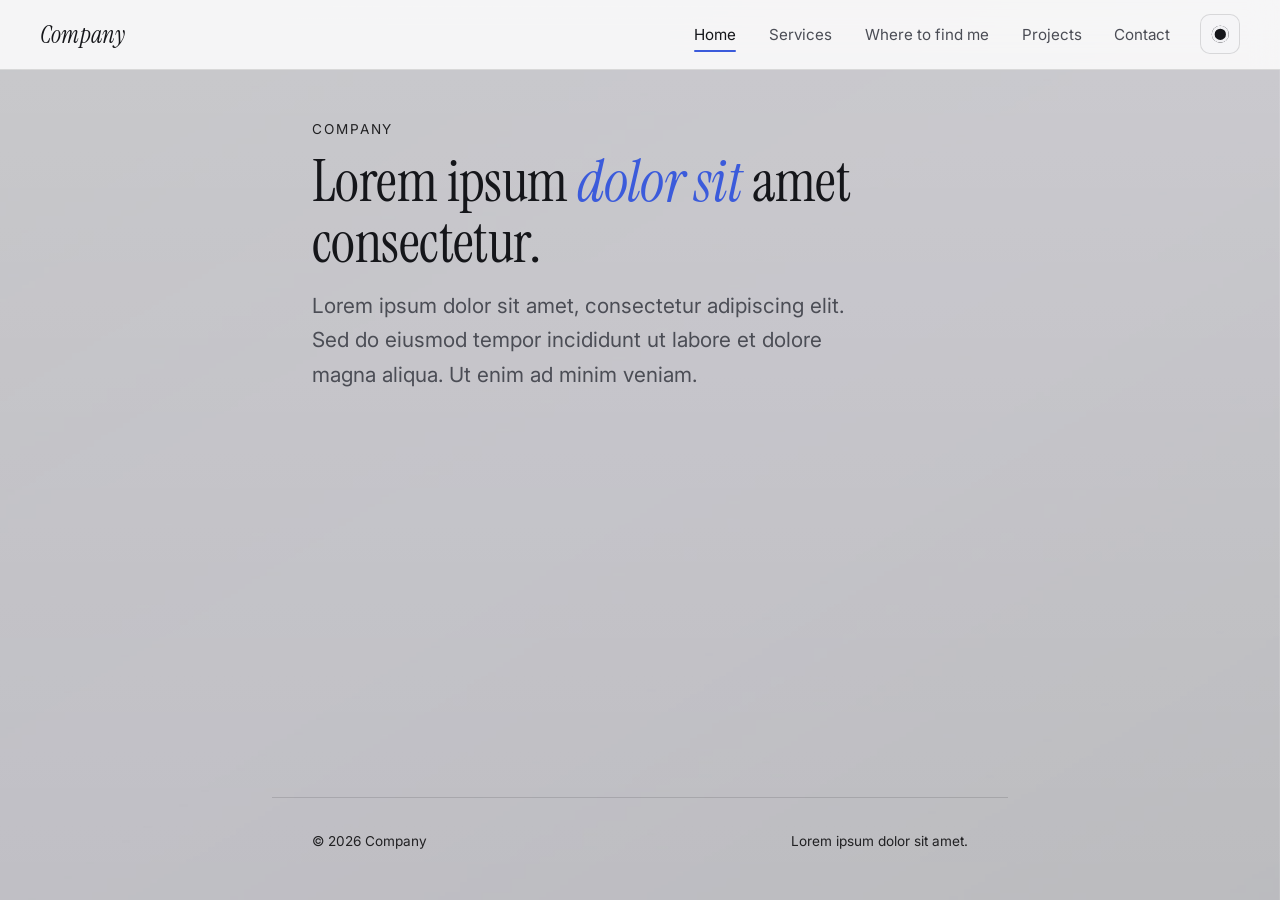
==== index.html @ 8a59957b "mobile changes - firefox bug" ====
<!DOCTYPE html>
<html lang="en">
<head>
    <meta charset="UTF-8"/>
    <meta name="viewport" content="width=device-width, initial-scale=1.0"/>

    <title>Company — Name</title>
    <meta name="description" content="Lorem ipsum dolor sit amet, consectetur adipiscing elit."/>
    <meta name="author" content="Name"/>
    <meta name="theme-color" content="#0e0f13"/>

    <!-- Open Graph / social -->
    <meta property="og:type" content="website"/>
    <meta property="og:title" content="Company — Name"/>
    <meta property="og:description" content="Lorem ipsum dolor sit amet, consectetur adipiscing elit."/>
    <meta property="og:url" content="https://m-remis.github.io/static-web-template/"/>
    <meta name="twitter:card" content="summary"/>

    <link rel="canonical" href="https://m-remis.github.io/static-web-template/"/>
    <link rel="icon" href="assets/favicon.ico" sizes="any"/>
    <link rel="manifest" href="site.webmanifest"/>

    <link rel="preconnect" href="https://fonts.googleapis.com"/>
    <link rel="preconnect" href="https://fonts.gstatic.com" crossorigin/>
    <link href="https://fonts.googleapis.com/css2?family=Inter:wght@400;500;600&family=Instrument+Serif:ital@0;1&display=swap"
          rel="stylesheet"/>

    <link rel="stylesheet" href="styles.css"/>
</head>
<body data-theme="dark">
<!-- Background layer (image + overlay), painted by JS -->
<div class="bg" id="bg" aria-hidden="true"></div>
<div class="bg-overlay" aria-hidden="true"></div>

<!-- Skip link for keyboard users -->
<a class="skip-link" href="#main">Skip to content</a>

<header class="site-header">
    <a class="brand" href="#home" id="brand" aria-label="Home"></a>

    <!-- Desktop navigation -->
    <nav class="nav-desktop" id="navDesktop" aria-label="Primary"></nav>

    <div class="header-actions">
        <button class="theme-toggle" id="themeToggle" type="button" aria-label="Toggle color theme"
                aria-pressed="false">
            <span class="theme-toggle__icon" aria-hidden="true"></span>
        </button>

        <!-- Mobile menu trigger -->
        <button class="menu-toggle" id="menuToggle" type="button" aria-label="Open menu" aria-expanded="false"
                aria-controls="navMobile">
            <span class="menu-toggle__bar"></span>
            <span class="menu-toggle__bar"></span>
            <span class="menu-toggle__bar"></span>
        </button>
    </div>
</header>

<!-- Mobile navigation (separate behavior from desktop) -->
<nav class="nav-mobile" id="navMobile" aria-label="Mobile" aria-hidden="true"></nav>
<div class="nav-mobile__scrim" id="navScrim" hidden></div>

<main id="main" class="content" tabindex="-1"></main>

<footer class="site-footer" id="siteFooter"></footer>

<script src="script.js" defer></script>
</body>
</html>
---- styles.css ----
/* =========================================================
   Static site template
   styles.css
   ========================================================= */

/* ---- Design tokens ---------------------------------------------------- */
:root {
    --font-sans: "Inter", system-ui, -apple-system, "Segoe UI", Roboto, sans-serif;
    --font-serif: "Instrument Serif", Georgia, "Times New Roman", serif;

    --max-width: 46rem;
    --gutter: clamp(1.25rem, 4vw, 2.5rem);
    --radius: 14px;
    --radius-sm: 10px;

    --transition: 220ms cubic-bezier(0.4, 0, 0.2, 1);

    --shadow: 0 1px 2px rgba(0, 0, 0, 0.06),
    0 8px 30px rgba(0, 0, 0, 0.08);
}

/* Dark (default) */
[data-theme="dark"] {
    /* — Backgrounds — */
    --bg-base: #0e0f13; /* page background */
    --bg-panel: rgba(22, 24, 30, 0.62); /* cards / link rows (translucent) */
    --bg-panel-solid: #16181e; /* mobile drawer, buttons (opaque) */

    /* — Text — */
    --text: #ecedf1; /* headings + body */
    --text-soft: #a6a9b4; /* secondary / lead text */
    --text-faint: #6f7280; /* footer / captions */

    /* — Menu / nav — */
    --menu-text: #a6a9b4; /* idle nav link */
    --menu-text-active: #ecedf1; /* hovered / active nav link */
    --menu-hover-bg: rgba(138, 180, 255, 0.14); /* hover pill behind link */

    /* — Accents & lines — */
    --accent: #8ab4ff;
    --accent-soft: rgba(138, 180, 255, 0.14);
    --border: rgba(255, 255, 255, 0.10);

    /* — Background-image overlay & header (advanced) — */
    --overlay: rgba(10, 11, 14, 0.40);
    --overlay-top: rgba(14, 15, 19, 0.48);
    --overlay-bottom: rgba(14, 15, 19, 0.66);
    --header-bg: rgba(14, 15, 19, 0.82);
    --panel-blur: 14px;
}

/* Light */
[data-theme="light"] {
    /* — Backgrounds — */
    --bg-base: #ffffff; /* page background */
    --bg-panel: rgba(244, 244, 246, 0.78); /* cards / link rows (translucent) */
    --bg-panel-solid: #f1f1f4; /* mobile drawer, buttons (opaque) */

    /* — Text — */
    --text: #15161a; /* headings + body */
    --text-soft: #4b4d55; /* secondary / lead text */
    --text-faint: #212123; /* footer / captions */

    /* — Menu / nav — */
    --menu-text: #4b4d55; /* idle nav link */
    --menu-text-active: #15161a; /* hovered / active nav link */
    --menu-hover-bg: rgba(59, 91, 219, 0.10); /* hover pill behind link */

    /* — Accents & lines — */
    --accent: #3b5bdb;
    --accent-soft: rgba(59, 91, 219, 0.10);
    --border: rgba(0, 0, 0, 0.12);

    /* — Background-image overlay & header (advanced) — */
    --overlay: rgba(255, 255, 255, 0.32);
    --overlay-top: rgba(255, 255, 255, 0.77);
    --overlay-bottom: rgba(255, 255, 255, 0.72);
    --header-bg: rgba(255, 255, 255, 0.82);
    --panel-blur: 14px;
}

/* ---- Reset-ish -------------------------------------------------------- */
*,
*::before,
*::after {
    box-sizing: border-box;
}

/* No text I-beam anywhere — mouse stays a normal arrow over text.
   Interactive elements still get the pointer hand below. */
* {
    cursor: default;
}

a, button, [role="tab"], label, summary,
input[type="checkbox"], input[type="radio"],
.menu-toggle, .theme-toggle {
    cursor: pointer;
}

/* No blinking text caret on non-editable content. Clicking text focuses the
   <main> container (it's focusable so the skip-link can target it), which would
   otherwise show an editing caret. Real form fields keep a normal caret + cursor. */
* {
    caret-color: transparent;
}

input, textarea, [contenteditable] {
    caret-color: auto;
    cursor: text;
}

html {
    -webkit-text-size-adjust: 100%;
    scroll-behavior: smooth;
}

body {
    margin: 0;
    min-height: 100vh;
    min-height: 100dvh;
    display: flex;
    flex-direction: column;
    font-family: var(--font-sans);
    font-size: clamp(1rem, 0.96rem + 0.2vw, 1.075rem);
    line-height: 1.65;
    color: var(--text);
    background: var(--bg-base);
    overflow-x: hidden;
    transition: background-color var(--transition), color var(--transition);
}

@media (prefers-reduced-motion: reduce) {
    html {
        scroll-behavior: auto;
    }

    *, *::before, *::after {
        animation-duration: 0.001ms !important;
        transition-duration: 0.001ms !important;
    }
}

img {
    max-width: 100%;
    display: block;
}

a {
    color: inherit;
    text-decoration: none;
}

/* Kill fake mobile/touch focus rings.
   Focus styling appears only after real keyboard navigation. */
:focus {
    outline: none;
}

body.keyboard-nav :focus-visible {
    outline: 2px solid var(--accent);
    outline-offset: 3px;
    border-radius: 4px;
}

body:not(.keyboard-nav) :focus-visible {
    outline: none;
}

/* Extra protection for mobile Firefox / touch browsers. */
@media (hover: none), (pointer: coarse) {
    a:focus,
    button:focus,
    [role="tab"]:focus,
    a:focus-visible,
    button:focus-visible,
    [role="tab"]:focus-visible {
        outline: none;
    }
}

/* Remove the grey/blue tap-highlight rectangle mobile browsers draw on tap. */
a, button, [role="tab"], .menu-toggle, .theme-toggle {
    -webkit-tap-highlight-color: transparent;
}

/* ---- Background ------------------------------------------------------- */
.bg,
.bg-overlay {
    position: fixed;
    inset: 0;
    z-index: -2;
    pointer-events: none;
}

.bg {
    background-size: cover;
    background-position: center;
    background-repeat: no-repeat;
    opacity: 0;
    transition: opacity 600ms ease;
}

.bg.is-loaded {
    opacity: 1;
}

.bg-overlay {
    z-index: -1;
    background: linear-gradient(to bottom, var(--overlay-top), var(--overlay-bottom));
    backdrop-filter: saturate(112%);
    transition: background var(--transition);
}

/* ---- Skip link -------------------------------------------------------- */
.skip-link {
    position: absolute;
    left: 50%;
    top: -3rem;
    transform: translateX(-50%);
    background: var(--accent);
    color: #fff;
    padding: 0.5rem 1rem;
    border-radius: var(--radius-sm);
    z-index: 100;
    transition: top var(--transition);
}

.skip-link:focus {
    top: 0.75rem;
}

/* ---- Header ----------------------------------------------------------- */
.site-header {
    position: sticky;
    top: 0;
    z-index: 40;
    display: flex;
    align-items: center;
    gap: 1rem;
    padding: 0.9rem var(--gutter);
    background: var(--header-bg);
    -webkit-backdrop-filter: blur(var(--panel-blur));
    backdrop-filter: blur(var(--panel-blur));
    border-bottom: 1px solid var(--border);
}

.brand {
    font-family: var(--font-serif);
    font-size: 1.5rem;
    letter-spacing: 0.01em;
    font-style: italic;
    margin-right: auto;
    transition: opacity var(--transition);
}

.brand:hover {
    opacity: 0.7;
}

.nav-desktop {
    display: flex;
    gap: 0.35rem;
}

.nav-desktop a {
    position: relative;
    padding: 0.45rem 0.85rem;
    font-size: 0.95rem;
    color: var(--menu-text);
    border-radius: var(--radius-sm);
    transition: color var(--transition), background var(--transition);
}

.nav-desktop a:hover {
    color: var(--menu-text-active);
    background: var(--menu-hover-bg);
}

.nav-desktop a.is-active {
    color: var(--menu-text-active);
}

.nav-desktop a.is-active::after {
    content: "";
    position: absolute;
    left: 0.85rem;
    right: 0.85rem;
    bottom: 0.15rem;
    height: 2px;
    background: var(--accent);
    border-radius: 2px;
}

.header-actions {
    display: flex;
    align-items: center;
    gap: 0.5rem;
}

/* Theme toggle */
.theme-toggle,
.menu-toggle {
    display: inline-flex;
    align-items: center;
    justify-content: center;
    width: 2.5rem;
    height: 2.5rem;
    border: 1px solid var(--border);
    background: var(--bg-panel);
    backdrop-filter: blur(var(--panel-blur));
    color: var(--text);
    border-radius: var(--radius-sm);
    cursor: pointer;
    transition: border-color var(--transition), background var(--transition), transform var(--transition);
}

.theme-toggle:hover,
.menu-toggle:hover {
    border-color: var(--accent);
}

.theme-toggle:active,
.menu-toggle:active {
    transform: scale(0.94);
}

.theme-toggle__icon {
    width: 1.05rem;
    height: 1.05rem;
    border-radius: 50%;
    background: var(--text);
    box-shadow: inset -0.4rem -0.4rem 0 0 var(--bg-panel-solid);
    transition: all var(--transition);
}

[data-theme="light"] .theme-toggle__icon {
    background: var(--text);
    box-shadow: inset 0 0 0 0.18rem var(--bg-panel-solid);
    transform: rotate(180deg);
}

/* Mobile menu toggle (hidden on desktop) */
.menu-toggle {
    display: none;
    flex-direction: column;
    gap: 4px;
}

.menu-toggle__bar {
    width: 1.1rem;
    height: 2px;
    background: var(--text);
    border-radius: 2px;
    transition: transform var(--transition), opacity var(--transition);
}

.menu-toggle[aria-expanded="true"] .menu-toggle__bar:nth-child(1) {
    transform: translateY(6px) rotate(45deg);
}

.menu-toggle[aria-expanded="true"] .menu-toggle__bar:nth-child(2) {
    opacity: 0;
}

.menu-toggle[aria-expanded="true"] .menu-toggle__bar:nth-child(3) {
    transform: translateY(-6px) rotate(-45deg);
}

/* ---- Mobile nav ------------------------------------------------------- */
.nav-mobile {
    position: fixed;
    top: 0;
    right: 0;
    z-index: 50;
    width: min(78vw, 20rem);
    height: 100vh;
    height: 100dvh;
    padding: 5rem 1.5rem 2rem;
    display: flex;
    flex-direction: column;
    gap: 0.25rem;
    background: var(--bg-panel-solid);
    border-left: 1px solid var(--border);
    transform: translateX(105%);
    transition: transform var(--transition);
    overflow-y: auto;
}

.nav-mobile.is-open {
    transform: translateX(0);
}

.nav-mobile a {
    padding: 0.9rem 1rem;
    font-size: 1.1rem;
    color: var(--menu-text);
    border-radius: var(--radius-sm);
    transition: color var(--transition), background var(--transition);
}

.nav-mobile a:hover,
.nav-mobile a.is-active {
    color: var(--menu-text-active);
    background: var(--menu-hover-bg);
}

.nav-mobile__scrim {
    position: fixed;
    inset: 0;
    z-index: 45;
    background: rgba(0, 0, 0, 0.45);
    opacity: 0;
    transition: opacity var(--transition);
}

.nav-mobile__scrim.is-visible {
    opacity: 1;
}

/* ---- Content ---------------------------------------------------------- */
.content {
    width: 100%;
    max-width: var(--max-width);
    margin: 0 auto;
    padding: clamp(2rem, 6vw, 3rem) var(--gutter) 3rem;
    outline: none;
    flex: 1 0 auto;
}

.section {
    margin-bottom: clamp(3rem, 8vw, 5rem);
}

.section:last-child {
    margin-bottom: 0;
}

/* Tab panels: hidden ones are removed; active one fades in gently */
.content > .section[hidden] {
    display: none;
}

.section--active {
    animation: panel-in 320ms cubic-bezier(0.4, 0, 0.2, 1);
}

@keyframes panel-in {
    from {
        opacity: 0;
        transform: translateY(8px);
    }
    to {
        opacity: 1;
        transform: translateY(0);
    }
}

@media (prefers-reduced-motion: reduce) {
    .section--active {
        animation: none;
    }
}

/* Intro / hero */
.intro__eyebrow {
    font-size: 0.85rem;
    letter-spacing: 0.14em;
    text-transform: uppercase;
    color: var(--text-faint);
    margin: 0 0 0.75rem;
}

.intro__title {
    font-family: var(--font-serif);
    font-weight: 400;
    font-size: clamp(2.4rem, 7vw, 3.6rem);
    line-height: 1.05;
    margin: 0 0 1rem;
    letter-spacing: -0.01em;
}

.intro__title em {
    font-style: italic;
    color: var(--accent);
}

.intro__lead {
    font-size: clamp(1.1rem, 1rem + 0.6vw, 1.3rem);
    color: var(--text-soft);
    max-width: 34rem;
    margin: 0;
}

/* Section headings */
.section__title {
    font-family: var(--font-serif);
    font-weight: 400;
    font-size: clamp(1.6rem, 4vw, 2rem);
    margin: 0 0 1.25rem;
    display: flex;
    align-items: baseline;
    gap: 0.6rem;
}

.section__title::before {
    content: "";
    width: 0.5rem;
    height: 0.5rem;
    border-radius: 50%;
    background: var(--accent);
    flex: none;
}

/* Generic prose */
.prose p {
    color: var(--text-soft);
    margin: 0 0 1rem;
}

.prose p:last-child {
    margin-bottom: 0;
}

/* Card grid (services / projects) */
.card-grid {
    display: grid;
    grid-template-columns: repeat(auto-fit, minmax(min(100%, 15rem), 1fr));
    gap: 1rem;
}

.card {
    padding: 1.35rem 1.4rem;
    background: var(--bg-panel);
    backdrop-filter: blur(var(--panel-blur));
    border: 1px solid var(--border);
    border-radius: var(--radius);
    transition: transform var(--transition), border-color var(--transition);
}

.card:hover {
    transform: translateY(-3px);
    border-color: var(--accent);
}

.card h3 {
    margin: 0 0 0.4rem;
    font-size: 1.1rem;
    font-weight: 600;
}

.card p {
    margin: 0;
    color: var(--text-soft);
    font-size: 0.95rem;
}

a.card__link {
    display: block;
}

.card__meta {
    display: inline-block;
    margin-top: 0.85rem;
    font-size: 0.8rem;
    letter-spacing: 0.06em;
    text-transform: uppercase;
    color: var(--accent);
}

/* Link list (where to find me / contact) */
.link-list {
    list-style: none;
    margin: 0;
    padding: 0;
    display: grid;
    gap: 0.4rem;
}

.link-list a {
    display: flex;
    align-items: center;
    justify-content: space-between;
    gap: 1rem;
    padding: 0.85rem 1.1rem;
    border: 1px solid var(--border);
    border-radius: var(--radius-sm);
    background: var(--bg-panel);
    backdrop-filter: blur(var(--panel-blur));
    color: var(--text);
    transition: border-color var(--transition), transform var(--transition);
}

.link-list a:hover {
    border-color: var(--accent);
    transform: translateX(3px);
}

.link-list .label {
    font-weight: 500;
}

.link-list .handle {
    color: var(--text-faint);
    font-size: 0.9rem;
}

/* Map embed (Where to find me) */
.map-embed {
    margin-top: 1.5rem;
    border: 1px solid var(--border);
    border-radius: var(--radius);
    overflow: hidden;
    background: var(--bg-panel);
    aspect-ratio: 16 / 10;
}

.map-embed iframe {
    width: 100%;
    height: 100%;
    border: 0;
    display: block;
    /* gently match the site mood without breaking legibility */
    filter: saturate(0.95);
}

.map-embed--placeholder {
    display: grid;
    place-items: center;
    min-height: 16rem;
    aspect-ratio: auto;
}

.map-embed__placeholder {
    padding: 1.5rem;
    text-align: center;
    color: var(--text-soft);
}

.map-embed__placeholder p {
    margin: 0 0 1rem;
}

.map-embed__actions {
    display: flex;
    flex-wrap: wrap;
    justify-content: center;
    gap: 0.75rem;
}

.map-embed__load,
.map-embed__open {
    display: inline-flex;
    align-items: center;
    justify-content: center;
    min-height: 2.6rem;
    padding: 0.65rem 1rem;
    border-radius: var(--radius-sm);
    border: 1px solid var(--border);
    background: var(--bg-panel-solid);
    color: var(--text);
    font: inherit;
    line-height: 1;
    transition: border-color var(--transition), transform var(--transition);
}

.map-embed__load:hover,
.map-embed__open:hover {
    border-color: var(--accent);
}

.map-embed__load:active,
.map-embed__open:active {
    transform: scale(0.97);
}

@media (max-width: 640px) {
    .map-embed {
        aspect-ratio: 4 / 5;
    }
}

/* Touch browsers often keep :hover stuck after a tap, especially mobile Firefox.
   Keep hover polish on desktop, but neutralize sticky hover state on touch. */
@media (hover: none), (pointer: coarse) {
    .brand:hover {
        opacity: 1;
    }

    .nav-desktop a:hover,
    .nav-mobile a:hover {
        color: var(--menu-text);
        background: transparent;
    }

    .nav-desktop a.is-active,
    .nav-mobile a.is-active {
        color: var(--menu-text-active);
    }

    .nav-mobile a.is-active {
        background: var(--menu-hover-bg);
    }

    .theme-toggle:hover,
    .menu-toggle:hover,
    .map-embed__load:hover,
    .map-embed__open:hover {
        border-color: var(--border);
    }

    .card:hover {
        transform: none;
        border-color: var(--border);
    }

    .link-list a:hover {
        transform: none;
        border-color: var(--border);
    }

    .site-footer a:hover {
        color: var(--text-soft);
    }
}

/* ---- Footer ----------------------------------------------------------- */
.site-footer {
    width: 100%;
    max-width: var(--max-width);
    margin: 0 auto;
    flex-shrink: 0;
    padding: 2rem var(--gutter) 3rem;
    display: flex;
    flex-wrap: wrap;
    gap: 0.5rem 1rem;
    justify-content: space-between;
    align-items: center;
    color: var(--text-faint);
    font-size: 0.85rem;
    border-top: 1px solid var(--border);
}

.site-footer a {
    color: var(--text-soft);
}

.site-footer a:hover {
    color: var(--accent);
}

/* ---- Responsive ------------------------------------------------------- */
@media (max-width: 640px) {
    .nav-desktop {
        display: none;
    }

    .menu-toggle {
        display: inline-flex;
    }

    .link-list a {
        padding: 1rem 1.1rem;
    }
}

/* Lock scroll when mobile menu open */
body.menu-open {
    overflow: hidden;
}
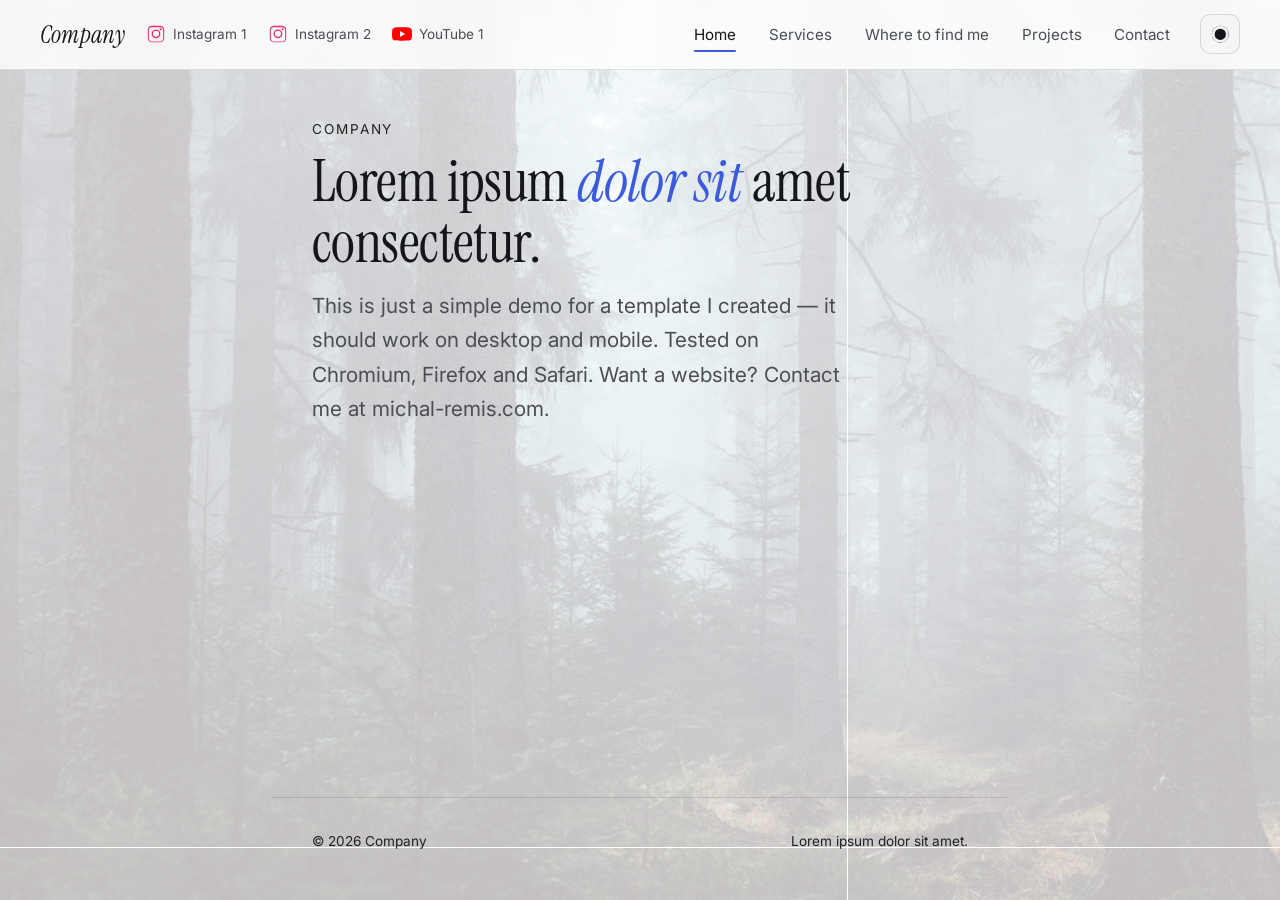
==== commit 3b2e0e87: "docs" ====
--- a/index.html
+++ b/index.html
@@ -67,4 +67,8 @@
 
 <script src="script.js" defer></script>
 </body>
-</html>+<!--
+  Built from m-remis/static-web-template
+  https://github.com/m-remis/static-web-template
+-->
+</html>
--- a/styles.css
+++ b/styles.css
@@ -43,8 +43,8 @@
 
     /* — Background-image overlay & header (advanced) — */
     --overlay: rgba(10, 11, 14, 0.40);
-    --overlay-top: rgba(14, 15, 19, 0.48);
-    --overlay-bottom: rgba(14, 15, 19, 0.66);
+    --overlay-top: rgba(14, 15, 19, 0.79);
+    --overlay-bottom: rgba(14, 15, 19, 0.98);
     --header-bg: rgba(14, 15, 19, 0.82);
     --panel-blur: 14px;
 }
@@ -127,6 +127,9 @@
     color: var(--text);
     background: var(--bg-base);
     overflow-x: hidden;
+    /* Don't let late-loading content (background image, map iframe) pin the
+       viewport to a nearby element and drag the scroll position on refresh. */
+    overflow-anchor: none;
     transition: background-color var(--transition), color var(--transition);
 }
 
@@ -261,6 +264,7 @@
 .nav-desktop {
     display: flex;
     gap: 0.35rem;
+    flex: none;
 }
 
 .nav-desktop a {
@@ -296,6 +300,7 @@
     display: flex;
     align-items: center;
     gap: 0.5rem;
+    flex: none;
 }
 
 /* Theme toggle */
@@ -367,6 +372,69 @@
     transform: translateY(-6px) rotate(-45deg);
 }
 
+/* ---- Brand + socials (header) ----------------------------------------- */
+/* The brand anchor is wrapped in .brand-wrap by JS so social icons can sit
+   right beside it. The wrapper takes over the brand's auto-margin so the
+   header layout (nav + actions pushed right) is unchanged. */
+.brand-wrap {
+    display: flex;
+    align-items: center;
+    gap: 0.75rem;
+    margin-right: auto;
+    /* Hold natural width (don't shrink or clip): the socials keep their real
+       size so they genuinely approach the nav as the window narrows. JS
+       (initHeaderFit) watches that gap and switches to the hamburger before
+       they touch, hiding both the nav and these socials. */
+    flex: none;
+}
+
+.brand-wrap .brand {
+    margin-right: 0;
+    flex: none;
+}
+
+/* ---- Socials ---------------------------------------------------------- */
+.socials {
+    display: flex;
+    align-items: center;
+    gap: 0.25rem;
+}
+
+.socials__link {
+    display: inline-flex;
+    align-items: center;
+    gap: 0.4rem;
+    padding: 0.4rem 0.55rem;
+    border-radius: var(--radius-sm);
+    font-size: 0.85rem;
+    color: var(--menu-text);
+    transition: color var(--transition), background var(--transition);
+}
+
+.socials__link:hover {
+    color: var(--menu-text-active);
+    background: var(--menu-hover-bg);
+}
+
+.socials__label {
+    line-height: 1;
+}
+
+/* Icon takes its brand color; the label stays in the readable menu color.
+   The svg uses fill="currentColor", so we set color only on the svg here. */
+.socials__link svg {
+    display: block;
+    flex: none;
+}
+
+.socials__link--instagram svg {
+    color: #e1306c;
+}
+
+.socials__link--youtube svg {
+    color: #ff0000;
+}
+
 /* ---- Mobile nav ------------------------------------------------------- */
 .nav-mobile {
     position: fixed;
@@ -405,6 +473,25 @@
     background: var(--menu-hover-bg);
 }
 
+/* Social links sit at the bottom of the drawer, stacked one per row, styled
+   exactly like the header version (colored icon + visible label). The generic
+   ".nav-mobile a" rule above sets the row padding/size; these just lay them out
+   vertically and restore the inline icon+label gap. */
+.nav-mobile .socials {
+    display: flex;
+    flex-direction: column;
+    align-items: stretch;
+    gap: 0.25rem;
+    margin-top: 1rem;
+    padding-top: 1rem;
+    border-top: 1px solid var(--border);
+}
+
+.nav-mobile .socials .socials__link {
+    gap: 0.6rem;
+    font-size: 1.1rem;
+}
+
 .nav-mobile__scrim {
     position: fixed;
     inset: 0;
@@ -624,32 +711,11 @@
     filter: saturate(0.95);
 }
 
-.map-embed--placeholder {
-    display: grid;
-    place-items: center;
-    min-height: 16rem;
-    aspect-ratio: auto;
-}
-
-.map-embed__placeholder {
-    padding: 1.5rem;
-    text-align: center;
-    color: var(--text-soft);
-}
-
-.map-embed__placeholder p {
-    margin: 0 0 1rem;
-}
-
-.map-embed__actions {
-    display: flex;
-    flex-wrap: wrap;
-    justify-content: center;
-    gap: 0.75rem;
-}
-
-.map-embed__load,
-.map-embed__open {
+.map-open-row {
+    margin: 0.75rem 0 0;
+}
+
+.map-open-row a {
     display: inline-flex;
     align-items: center;
     justify-content: center;
@@ -657,20 +723,18 @@
     padding: 0.65rem 1rem;
     border-radius: var(--radius-sm);
     border: 1px solid var(--border);
-    background: var(--bg-panel-solid);
+    background: var(--bg-panel);
     color: var(--text);
     font: inherit;
     line-height: 1;
     transition: border-color var(--transition), transform var(--transition);
 }
 
-.map-embed__load:hover,
-.map-embed__open:hover {
+.map-open-row a:hover {
     border-color: var(--accent);
 }
 
-.map-embed__load:active,
-.map-embed__open:active {
+.map-open-row a:active {
     transform: scale(0.97);
 }
 
@@ -681,8 +745,20 @@
 }
 
 /* Touch browsers often keep :hover stuck after a tap, especially mobile Firefox.
-   Keep hover polish on desktop, but neutralize sticky hover state on touch. */
+   Keep hover polish on desktop, but neutralize sticky hover state on touch.
+
+   The map iframe is still visible on mobile, but non-interactive on touch.
+   That prevents Firefox/Android from hijacking random taps and opening Maps.
+   Users can intentionally open it via the explicit "Open in Maps" link. */
 @media (hover: none), (pointer: coarse) {
+    .map-embed iframe {
+        pointer-events: none;
+    }
+
+    .map-open-row {
+        text-align: center;
+    }
+
     .brand:hover {
         opacity: 1;
     }
@@ -704,8 +780,7 @@
 
     .theme-toggle:hover,
     .menu-toggle:hover,
-    .map-embed__load:hover,
-    .map-embed__open:hover {
+    .map-open-row a:hover {
         border-color: var(--border);
     }
 
@@ -721,6 +796,12 @@
 
     .site-footer a:hover {
         color: var(--text-soft);
+    }
+
+    /* Socials: neutralize sticky hover on touch (matches the rest of the site) */
+    .socials__link:hover {
+        color: var(--menu-text);
+        background: transparent;
     }
 }
 
@@ -750,11 +831,37 @@
 }
 
 /* ---- Responsive ------------------------------------------------------- */
+
+/* Mobile nav mode, triggered two ways that behave identically:
+   (1) genuinely small screens via the media query below;
+   (2) the .force-mobile-nav class, added by JS (initHeaderFit) the instant the
+       desktop nav and the header socials would touch. In that mode the desktop
+       nav AND the header socials are both hidden and the hamburger takes over —
+       the socials still live in the mobile drawer, so nothing is lost.
+   CSS can't @media on a class, so the two triggers are kept as parallel rules. */
+.site-header.force-mobile-nav .nav-desktop {
+    display: none;
+}
+
+.site-header.force-mobile-nav .brand-wrap .socials {
+    display: none;
+}
+
+.site-header.force-mobile-nav .menu-toggle {
+    display: inline-flex;
+}
+
 @media (max-width: 640px) {
     .nav-desktop {
         display: none;
     }
 
+    /* On small screens the header socials are hidden too; they appear in the
+       drawer instead. */
+    .brand-wrap .socials {
+        display: none;
+    }
+
     .menu-toggle {
         display: inline-flex;
     }
@@ -767,4 +874,9 @@
 /* Lock scroll when mobile menu open */
 body.menu-open {
     overflow: hidden;
-}+}
+
+/*
+  Built from m-remis/static-web-template
+  https://github.com/m-remis/static-web-template
+*/
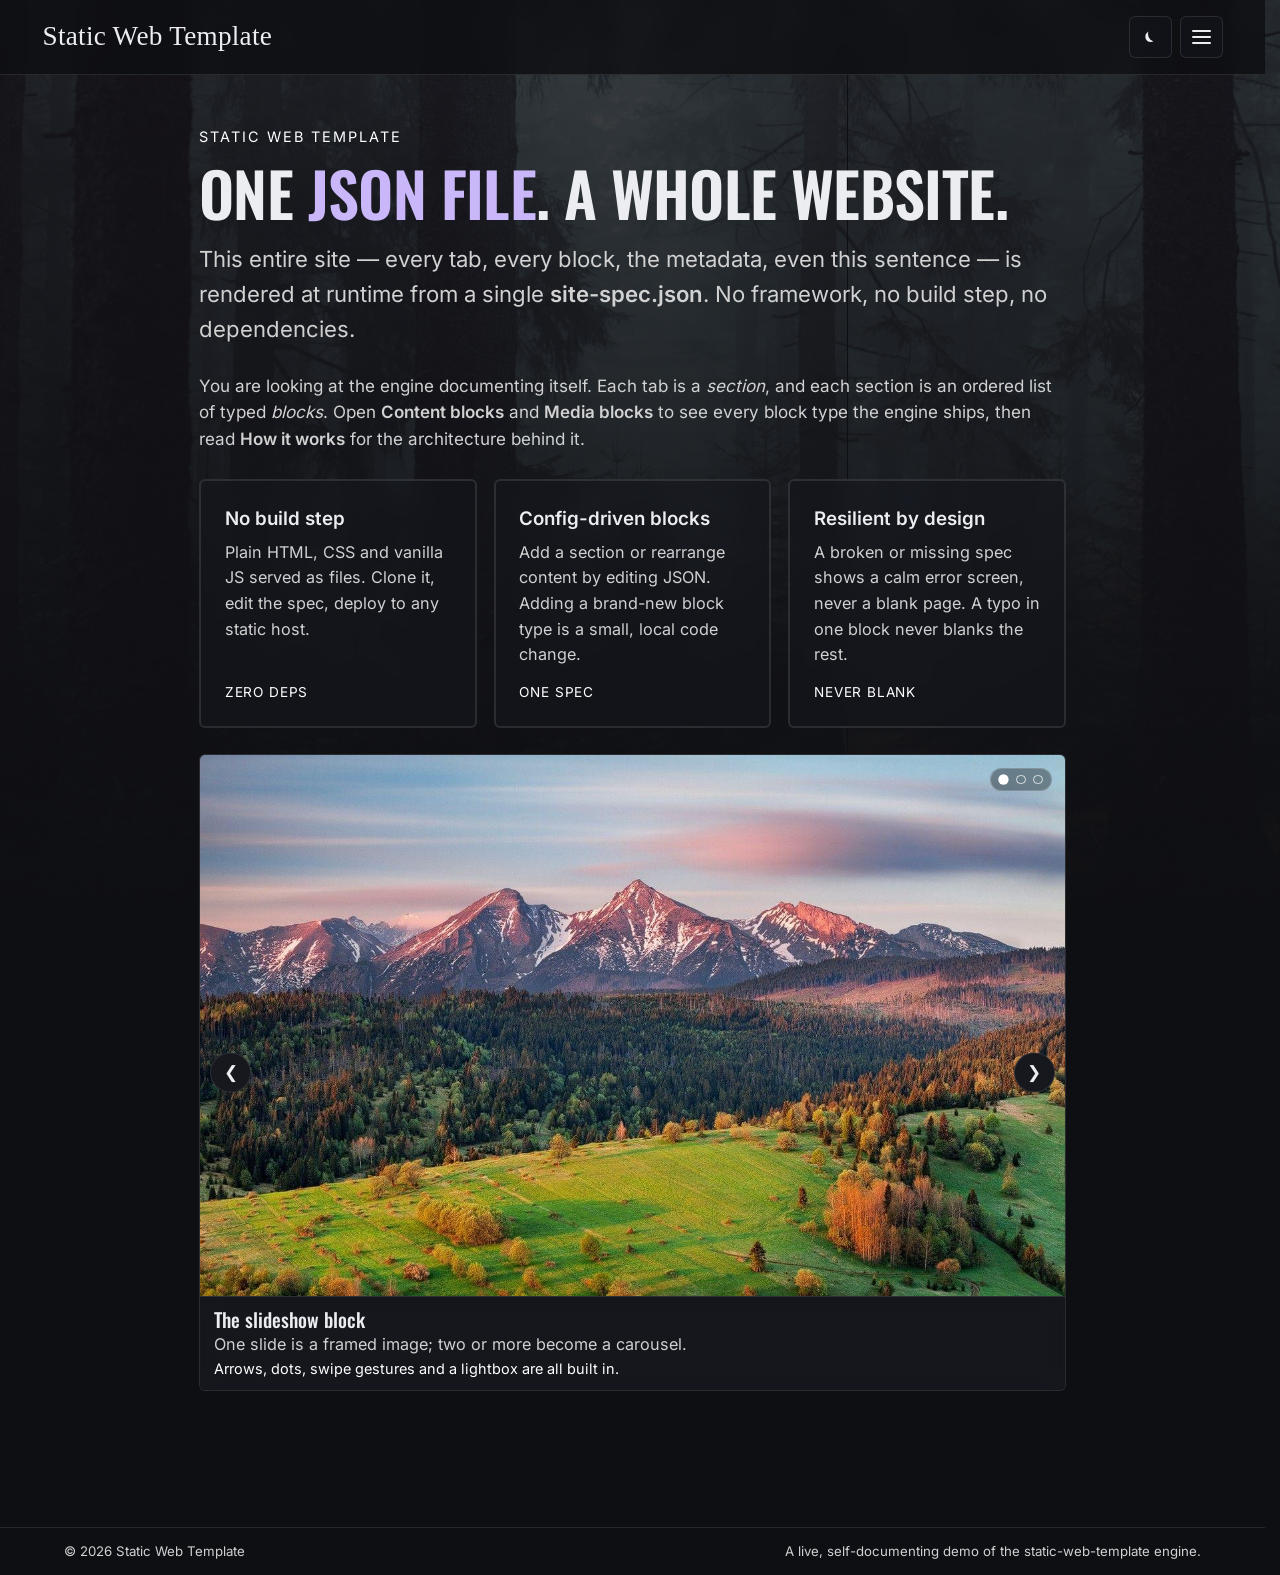
==== commit c6754af1: "refactor" ====
--- a/index.html
+++ b/index.html
@@ -1,53 +1,110 @@
 <!DOCTYPE html>
-<html lang="en">
+<html lang="en" class="site-booting">
 <head>
     <meta charset="UTF-8"/>
     <meta name="viewport" content="width=device-width, initial-scale=1.0"/>
 
-    <title>Company — Name</title>
-    <meta name="description" content="Lorem ipsum dolor sit amet, consectetur adipiscing elit."/>
-    <meta name="author" content="Name"/>
+    <!-- Metadata below is the SSR fallback for crawlers/scrapers. The engine
+         (renderHead in engine.js) overwrites it from SITE.meta in site-spec.json
+         at load — edit the values THERE, not here, and keep these in sync. -->
+    <title>Static Web Template — a JSON-driven static site engine</title>
+    <meta name="description" content="A small, fast static site engine: one site-spec.json renders the whole page — no framework, no build step, no dependencies."/>
+    <meta name="author" content="Static Web Template"/>
     <meta name="theme-color" content="#0e0f13"/>
 
     <!-- Open Graph / social -->
     <meta property="og:type" content="website"/>
-    <meta property="og:title" content="Company — Name"/>
-    <meta property="og:description" content="Lorem ipsum dolor sit amet, consectetur adipiscing elit."/>
-    <meta property="og:url" content="https://m-remis.github.io/static-web-template/"/>
+    <meta property="og:site_name" content="Static Web Template"/>
+    <meta property="og:title" content="Static Web Template — a JSON-driven static site engine"/>
+    <meta property="og:description" content="A small, fast static site engine: one site-spec.json renders the whole page — no framework, no build step, no dependencies."/>
+    <meta property="og:url" content="https://example.com/"/>
+    <!-- Add an og:image once you have one (see meta.ogImage in site-spec.json);
+         the engine + generate-static.mjs will stamp og:image/twitter:image then. -->
     <meta name="twitter:card" content="summary"/>
 
-    <link rel="canonical" href="https://m-remis.github.io/static-web-template/"/>
+    <link rel="canonical" href="https://example.com/"/>
     <link rel="icon" href="assets/favicon.ico" sizes="any"/>
     <link rel="manifest" href="site.webmanifest"/>
+    <!-- Non-standard hint at the LLM-readable summary. Discovery is by
+         convention (/llms.txt at the root, like robots.txt) — this link is
+         belt-and-braces for tools that parse HTML for it. -->
+    <link rel="alternate" type="text/markdown" href="llms.txt" title="LLM-friendly content"/>
 
-    <link rel="preconnect" href="https://fonts.googleapis.com"/>
-    <link rel="preconnect" href="https://fonts.gstatic.com" crossorigin/>
-    <link href="https://fonts.googleapis.com/css2?family=Inter:wght@400;500;600&family=Instrument+Serif:ital@0;1&display=swap"
-          rel="stylesheet"/>
+    <!-- Fonts are self-hosted variable woff2 (declared in styles.css) — no
+         Google Fonts request chain. Preload latin + latin-ext of both families
+         for the first paint. crossorigin is required on font preloads even
+         same-origin. -->
+    <link rel="preload" href="assets/fonts/oswald-latin.woff2" as="font" type="font/woff2" crossorigin/>
+    <link rel="preload" href="assets/fonts/oswald-latin-ext.woff2" as="font" type="font/woff2" crossorigin/>
+    <link rel="preload" href="assets/fonts/inter-latin.woff2" as="font" type="font/woff2" crossorigin/>
+    <link rel="preload" href="assets/fonts/inter-latin-ext.woff2" as="font" type="font/woff2" crossorigin/>
 
     <link rel="stylesheet" href="styles.css"/>
+
+    <!-- Parallelize the content waterfall: without these hints the browser
+         only discovers site-spec.json after engine.js has downloaded, parsed,
+         and started executing (loadContent() runs on boot). Preloading both
+         lets them fetch concurrently instead of serially. -->
+    <link rel="modulepreload" href="engine.js"/>
+    <link rel="preload" href="site-spec.json" as="fetch" crossorigin="anonymous"/>
+
+    <!-- Anti-flash safety net: html.site-booting hides the shell until the
+         engine swaps it to site-ready. If JS is off or fails to load, that
+         swap never happens — so force the page visible for no-JS users. -->
+    <noscript>
+        <style>html.site-booting body { opacity: 1 !important; }</style>
+    </noscript>
+
+    <!-- Static mirror of the runtime JSON-LD for crawlers that don't run JS.
+         GENERATED — do not edit: run `node generate-static.mjs`. The engine
+         upserts this same tag (by its data-jsonld marker) at boot. -->
+    <script type="application/ld+json" data-jsonld="business">{"@context":"https://schema.org","@type":"BikeStore","name":"Static Web Template","legalName":"Static Web Template","telephone":"+1 (000) 000-0000","email":"name@example.com","description":"A small, fast static site engine: one site-spec.json renders the whole page — no framework, no build step, no dependencies.","url":"https://example.com/","address":{"@type":"PostalAddress","streetAddress":"123 Example Street","addressLocality":"Anytown","postalCode":"00000","addressCountry":"Country"},"hasMap":"https://www.google.com/maps/search/?api=1&query=Times%20Square%2C%20New%20York%2C%20NY","sameAs":["https://instagram.com/","https://youtube.com/","https://spotify.com/"],"openingHoursSpecification":[{"@type":"OpeningHoursSpecification","dayOfWeek":"Monday","opens":"09:00","closes":"17:00"},{"@type":"OpeningHoursSpecification","dayOfWeek":"Tuesday","opens":"09:00","closes":"17:00"},{"@type":"OpeningHoursSpecification","dayOfWeek":"Wednesday","opens":"09:00","closes":"17:00"},{"@type":"OpeningHoursSpecification","dayOfWeek":"Thursday","opens":"09:00","closes":"17:00"},{"@type":"OpeningHoursSpecification","dayOfWeek":"Friday","opens":"09:00","closes":"17:00"}]}</script>
+    <!-- Preload of the default tab's first image (the likely LCP element),
+         so it downloads in parallel with engine.js instead of waiting for
+         the render. GENERATED — do not edit: run `node generate-static.mjs`. -->
+    <link rel="preload" data-preload="lcp" as="image" href="assets/slides/mountains.jpg" fetchpriority="high"/>
 </head>
 <body data-theme="dark">
+<!-- Keyboard/screen-reader skip link: jumps past the header to the main
+     content. Visually hidden until focused (see .skip-link in styles.css);
+     targets #main, which is tabindex="-1" so it can receive focus. -->
+<a class="skip-link" href="#main">Skip to content</a>
 <!-- Background layer (image + overlay), painted by JS -->
 <div class="bg" id="bg" aria-hidden="true"></div>
+<div class="bg" id="bg2" aria-hidden="true"></div>
 <div class="bg-overlay" aria-hidden="true"></div>
-
-<!-- Skip link for keyboard users -->
-<a class="skip-link" href="#main">Skip to content</a>
 
 <header class="site-header">
     <a class="brand" href="#home" id="brand" aria-label="Home"></a>
 
-    <!-- Desktop navigation -->
     <nav class="nav-desktop" id="navDesktop" aria-label="Primary"></nav>
 
     <div class="header-actions">
         <button class="theme-toggle" id="themeToggle" type="button" aria-label="Toggle color theme"
                 aria-pressed="false">
-            <span class="theme-toggle__icon" aria-hidden="true"></span>
+            <svg class="theme-toggle__icon" aria-hidden="true" viewBox="0 0 24 24" width="20" height="20">
+                <!-- One shape morphs between a crescent moon (dark) and a rayed sun (light).
+                     The bite is a mask circle that slides away in light mode; the rays
+                     fade in. All transitions are CSS, driven by [data-theme] on <body>. -->
+                <mask id="themeToggleMoonCut">
+                    <rect x="0" y="0" width="24" height="24" fill="#fff"/>
+                    <circle class="theme-toggle__cut" cx="18" cy="9" r="9" fill="#000"/>
+                </mask>
+                <circle class="theme-toggle__core" cx="12" cy="12" r="6"
+                        fill="currentColor" mask="url(#themeToggleMoonCut)"/>
+                <g class="theme-toggle__rays" stroke="currentColor" stroke-width="2" stroke-linecap="round">
+                    <line x1="12" y1="1" x2="12" y2="3.5"/>
+                    <line x1="12" y1="20.5" x2="12" y2="23"/>
+                    <line x1="1" y1="12" x2="3.5" y2="12"/>
+                    <line x1="20.5" y1="12" x2="23" y2="12"/>
+                    <line x1="4.2" y1="4.2" x2="5.9" y2="5.9"/>
+                    <line x1="18.1" y1="18.1" x2="19.8" y2="19.8"/>
+                    <line x1="4.2" y1="19.8" x2="5.9" y2="18.1"/>
+                    <line x1="18.1" y1="5.9" x2="19.8" y2="4.2"/>
+                </g>
+            </svg>
         </button>
 
-        <!-- Mobile menu trigger -->
         <button class="menu-toggle" id="menuToggle" type="button" aria-label="Open menu" aria-expanded="false"
                 aria-controls="navMobile">
             <span class="menu-toggle__bar"></span>
@@ -58,14 +115,26 @@
 </header>
 
 <!-- Mobile navigation (separate behavior from desktop) -->
-<nav class="nav-mobile" id="navMobile" aria-label="Mobile" aria-hidden="true"></nav>
+<nav class="nav-mobile" id="navMobile" aria-label="Mobile" aria-hidden="true" inert></nav>
 <div class="nav-mobile__scrim" id="navScrim" hidden></div>
 
-<main id="main" class="content" tabindex="-1"></main>
+<main id="main" class="content" tabindex="-1">
+    <!-- No-JS fallback: the engine renders all content from site-spec.json,
+         so without JavaScript this page is an empty shell. Content-free by
+         design (no contact data duplicated here — the golden rule); it just
+         explains the situation and points at the plain-text mirror. -->
+    <noscript>
+        <div class="block">
+            <h1>Company</h1>
+            <p>This website requires JavaScript for rendering the content.</p>
+            <p><a href="llms.txt">Text version of the site</a></p>
+        </div>
+    </noscript>
+</main>
 
 <footer class="site-footer" id="siteFooter"></footer>
 
-<script src="script.js" defer></script>
+<script type="module" src="engine.js"></script>
 </body>
 <!--
   Built from m-remis/static-web-template
--- a/styles.css
+++ b/styles.css
@@ -3,23 +3,117 @@
    styles.css
    ========================================================= */
 
+/* ---- Webfonts (self-hosted) -------------------------------------------
+   Variable woff2 files served from our own origin — no Google Fonts request
+   chain in the critical path, no third-party connection (EU-friendly). One
+   file per family+subset covers every weight the site uses (Inter 400–600,
+   Oswald 500–600); the browser only fetches the subsets the text needs
+   (Slovak pulls latin + latin-ext). index.html preloads all four. */
+@font-face {
+    font-family: "Inter";
+    font-style: normal;
+    font-weight: 400 600;
+    font-display: swap;
+    src: url("assets/fonts/inter-latin.woff2") format("woff2");
+    unicode-range: U+0000-00FF, U+0131, U+0152-0153, U+02BB-02BC, U+02C6, U+02DA, U+02DC, U+0304, U+0308, U+0329, U+2000-206F, U+20AC, U+2122, U+2191, U+2193, U+2212, U+2215, U+FEFF, U+FFFD;
+}
+
+@font-face {
+    font-family: "Inter";
+    font-style: normal;
+    font-weight: 400 600;
+    font-display: swap;
+    src: url("assets/fonts/inter-latin-ext.woff2") format("woff2");
+    unicode-range: U+0100-02BA, U+02BD-02C5, U+02C7-02CC, U+02CE-02D7, U+02DD-02FF, U+0304, U+0308, U+0329, U+1D00-1DBF, U+1E00-1E9F, U+1EF2-1EFF, U+2020, U+20A0-20AB, U+20AD-20C0, U+2113, U+2C60-2C7F, U+A720-A7FF;
+}
+
+@font-face {
+    font-family: "Oswald";
+    font-style: normal;
+    font-weight: 500 600;
+    font-display: swap;
+    src: url("assets/fonts/oswald-latin.woff2") format("woff2");
+    unicode-range: U+0000-00FF, U+0131, U+0152-0153, U+02BB-02BC, U+02C6, U+02DA, U+02DC, U+0304, U+0308, U+0329, U+2000-206F, U+20AC, U+2122, U+2191, U+2193, U+2212, U+2215, U+FEFF, U+FFFD;
+}
+
+@font-face {
+    font-family: "Oswald";
+    font-style: normal;
+    font-weight: 500 600;
+    font-display: swap;
+    src: url("assets/fonts/oswald-latin-ext.woff2") format("woff2");
+    unicode-range: U+0100-02BA, U+02BD-02C5, U+02C7-02CC, U+02CE-02D7, U+02DD-02FF, U+0304, U+0308, U+0329, U+1D00-1DBF, U+1E00-1E9F, U+1EF2-1EFF, U+2020, U+20A0-20AB, U+20AD-20C0, U+2113, U+2C60-2C7F, U+A720-A7FF;
+}
+
 /* ---- Design tokens ---------------------------------------------------- */
 :root {
     --font-sans: "Inter", system-ui, -apple-system, "Segoe UI", Roboto, sans-serif;
-    --font-serif: "Instrument Serif", Georgia, "Times New Roman", serif;
-
-    --max-width: 46rem;
+    /* Headings: bold/industrial condensed face. */
+    --font-serif: "Oswald", "Arial Narrow", system-ui, sans-serif;
+    /* Brand wordmark only. The header brand renders as an image (spec-level
+       brandImage), so this only shows on the error screen's text fallback —
+       no webfont is loaded for it, system serif is enough. */
+    --font-brand: Georgia, "Times New Roman", serif;
+
+    /* Single content column width. Blocks fill it; the page gutter keeps them
+       off the screen edges on small viewports. */
+    --content-width: 56rem;
+
+    /* Uniform vertical rhythm between consecutive blocks in a section. */
+    --block-gap: 1.5rem;
+
+    /* GLOBAL SIZE DIAL. Everything below is in rem / rem-based clamp(), so it
+       all scales off the root font-size. Change this one value to make the
+       whole site (text, headings, gutters, gaps, content widths) bigger or
+       smaller proportionally. 100% = browser default (usually 16px);
+       106.25% ≈ 17px; 112.5% ≈ 18px. Applied on `html` below. */
+    --root-scale: 106.25%;
+
     --gutter: clamp(1.25rem, 4vw, 2.5rem);
-    --radius: 14px;
-    --radius-sm: 10px;
+    --radius: 6px;
+    --radius-sm: 6px;
 
     --transition: 220ms cubic-bezier(0.4, 0, 0.2, 1);
 
-    --shadow: 0 1px 2px rgba(0, 0, 0, 0.06),
-    0 8px 30px rgba(0, 0, 0, 0.08);
-}
-
-/* Dark (default) */
+    /* Interaction tokens — theme-independent (same in light + dark).
+       Keyboard focus ring (only shown after real keyboard nav) and the
+       subtle "press" shrink shared by every button-like control. */
+    --focus-ring: 2px solid var(--accent);
+    --focus-offset: 3px;
+
+    --unicode-arrow: "\2192"; /* Unicode for → */
+
+    /* Theme-independent tokens — identical in light + dark, so defined once
+       here instead of duplicated in both [data-theme] blocks.
+
+       --brand-* : per-platform social/contact icon tints. renderTheme() can
+                   override these from SITE.theme.socialColors.
+       --on-image-* / --dot-* / --carousel-chip-* : controls that sit ON TOP of
+                   photos (lightbox, carousel dots/counter), so they stay
+                   dark-on-light in BOTH themes for legibility over any image. */
+    --panel-blur: 8px; /* frosted-glass radius; kept modest to ease scroll repaint cost */
+
+    --brand-instagram: #e1306c;
+    --brand-youtube: #ff0000;
+    --brand-spotify: #1db954;
+    --brand-phone: #2e9e4f;
+    --brand-email: #3b5bdb;
+
+    --on-image-text: #fff;
+    --on-image-btn-bg: rgba(0, 0, 0, 0.45);
+    --on-image-btn-bg-hover: rgba(0, 0, 0, 0.7);
+    --on-image-hairline: rgba(255, 255, 255, 0.25);
+    --on-image-veil: rgba(0, 0, 0, 0.88);
+
+    --dot-veil-bg: rgba(0, 0, 0, 0.35);
+    --dot-ring: rgba(255, 255, 255, 0.75);
+    --dot-fill-hover: rgba(255, 255, 255, 0.35);
+
+    --carousel-chip-text: #f4f5f8;
+}
+
+/* Dark (default) — only tokens that DIFFER from light live here. Shared,
+   theme-independent tokens (brand/on-image/dot/chip/panel-blur) are in :root. */
 [data-theme="dark"] {
     /* — Backgrounds — */
     --bg-base: #0e0f13; /* page background */
@@ -28,55 +122,68 @@
 
     /* — Text — */
     --text: #ecedf1; /* headings + body */
-    --text-soft: #a6a9b4; /* secondary / lead text */
-    --text-faint: #6f7280; /* footer / captions */
+    --text-soft: #d1d1d1; /* secondary / lead text */
+    --text-faint: #ffffff; /* footer / captions */
 
     /* — Menu / nav — */
     --menu-text: #a6a9b4; /* idle nav link */
     --menu-text-active: #ecedf1; /* hovered / active nav link */
-    --menu-hover-bg: rgba(138, 180, 255, 0.14); /* hover pill behind link */
+    --menu-hover-bg: var(--accent-soft); /* hover pill behind link */
 
     /* — Accents & lines — */
-    --accent: #8ab4ff;
-    --accent-soft: rgba(138, 180, 255, 0.14);
+    --accent: #C9B7FA;
+    /* Derived from --accent so changing the brand color updates the soft
+       accent (hover pills, focus glow) automatically — one value, many uses. */
+    --accent-soft: color-mix(in srgb, var(--accent) 14%, transparent);
     --border: rgba(255, 255, 255, 0.10);
 
-    /* — Background-image overlay & header (advanced) — */
-    --overlay: rgba(10, 11, 14, 0.40);
+    /* — Background-image overlay & header — */
     --overlay-top: rgba(14, 15, 19, 0.79);
     --overlay-bottom: rgba(14, 15, 19, 0.98);
     --header-bg: rgba(14, 15, 19, 0.82);
-    --panel-blur: 14px;
-}
-
-/* Light */
+
+    /* — Monochrome icon/logo inversion —
+       Card icons and the optional header logo are black PNGs on transparent
+      .  Black art is invisible on the dark
+       theme, so dark inverts it to white; light leaves it untouched. */
+    --mono-icon-filter: invert(1);
+}
+
+/* Light — only tokens that DIFFER from dark; shared tokens are in :root. */
 [data-theme="light"] {
     /* — Backgrounds — */
     --bg-base: #ffffff; /* page background */
-    --bg-panel: rgba(244, 244, 246, 0.78); /* cards / link rows (translucent) */
+    /* Cards/rows are more opaque in light mode so text sits on a near-solid
+       surface instead of letting the background photo bleed through. */
+    --bg-panel: rgba(248, 248, 250, 0.90); /* cards / link rows */
     --bg-panel-solid: #f1f1f4; /* mobile drawer, buttons (opaque) */
 
     /* — Text — */
     --text: #15161a; /* headings + body */
-    --text-soft: #4b4d55; /* secondary / lead text */
+    --text-soft: #131415; /* secondary / lead text */
     --text-faint: #212123; /* footer / captions */
 
     /* — Menu / nav — */
     --menu-text: #4b4d55; /* idle nav link */
     --menu-text-active: #15161a; /* hovered / active nav link */
-    --menu-hover-bg: rgba(59, 91, 219, 0.10); /* hover pill behind link */
+    --menu-hover-bg: var(--accent-soft); /* hover pill behind link */
 
     /* — Accents & lines — */
-    --accent: #3b5bdb;
-    --accent-soft: rgba(59, 91, 219, 0.10);
-    --border: rgba(0, 0, 0, 0.12);
-
-    /* — Background-image overlay & header (advanced) — */
-    --overlay: rgba(255, 255, 255, 0.32);
-    --overlay-top: rgba(255, 255, 255, 0.77);
-    --overlay-bottom: rgba(255, 255, 255, 0.72);
-    --header-bg: rgba(255, 255, 255, 0.82);
-    --panel-blur: 14px;
+    --accent: #8C1C6C;
+    /* Derived from --accent. Light mode uses a slightly lower 10% tint. */
+    --accent-soft: color-mix(in srgb, var(--accent) 10%, transparent);
+    --border: rgba(43, 43, 43, 0.49);
+
+    /* — Background-image overlay & header —
+       Heavier than dark: pushes the background photo back so cards/text read
+       cleanly in light mode while still showing the image. */
+    --overlay-top: rgba(255, 255, 255, 0.47);
+    --overlay-bottom: rgba(255, 255, 255, 0.62);
+    --header-bg: rgba(255, 255, 255, 0.90);
+
+    /* — Monochrome icon/logo inversion —
+       Black art already reads on the white theme — no filter. */
+    --mono-icon-filter: none;
 }
 
 /* ---- Reset-ish -------------------------------------------------------- */
@@ -111,8 +218,41 @@
 }
 
 html {
+    /* Root font-size = the global size dial (--root-scale in :root). All rem
+       units resolve against this, so changing the token rescales the whole
+       site. Must live here on `html`, not body — rem is anchored to the root. */
+    font-size: var(--root-scale);
+
     -webkit-text-size-adjust: 100%;
     scroll-behavior: smooth;
+
+    /* Reserve vertical scrollbar space even on tabs that do not need scrolling.
+       Without this, switching from a short tab to a tall tab makes the browser
+       add the right scrollbar, shrink the layout viewport, and visually squish
+       / shift the centered content by the scrollbar width. */
+    scrollbar-gutter: stable;
+}
+
+html, body {
+    overscroll-behavior-y: none;
+}
+
+html.site-booting body {
+    opacity: 0;
+}
+
+html.site-ready body {
+    opacity: 1;
+    transition: opacity 100ms ease;
+}
+
+/* Fallback for older browsers that do not support scrollbar-gutter.
+   Keep this on the root scroll container, not body, so the page layout width
+   stays consistent between short and long tabs. */
+@supports not (scrollbar-gutter: stable) {
+    html {
+        overflow-y: scroll;
+    }
 }
 
 body {
@@ -122,8 +262,8 @@
     display: flex;
     flex-direction: column;
     font-family: var(--font-sans);
-    font-size: clamp(1rem, 0.96rem + 0.2vw, 1.075rem);
-    line-height: 1.65;
+    font-size: clamp(0.94rem, 0.9rem + 0.15vw, 1rem);
+    line-height: 1.58;
     color: var(--text);
     background: var(--bg-base);
     overflow-x: hidden;
@@ -161,8 +301,8 @@
 }
 
 body.keyboard-nav :focus-visible {
-    outline: 2px solid var(--accent);
-    outline-offset: 3px;
+    outline: var(--focus-ring);
+    outline-offset: var(--focus-offset);
     border-radius: 4px;
 }
 
@@ -187,25 +327,66 @@
     -webkit-tap-highlight-color: transparent;
 }
 
+/* ---- Hover / press policy ---------------------------------------------
+   Hover styling lives in per-component `@media (hover: hover)` blocks, so
+   touch devices never get sticky hover states — no per-component "undo on
+   touch" rules needed. Press feedback (:active) stays unconditional so taps
+   still respond. The bordered controls share one press rule: */
+.theme-toggle:active,
+.menu-toggle:active,
+.nav-mobile__close:active,
+.map-open-row a:active,
+.carousel__nav:active,
+.gallery__item:active {
+    border-color: var(--accent);
+}
+
 /* ---- Background ------------------------------------------------------- */
 .bg,
 .bg-overlay {
     position: fixed;
-    inset: 0;
+    top: 0;
+    left: 0;
+    right: 0;
+    width: 100%;
+    height: 100vh; /* fallback */
+    height: 100lvh; /* LARGE viewport height: the tallest state (URL bar hidden), and it does NOT change as the bar slides — so no resize on scroll */
     z-index: -2;
     pointer-events: none;
 }
 
+/* Two stacked background layers so we can crossfade between images without a
+   flash. JS toggles .is-active to fade one in while the other fades out, and
+   each active layer runs a slow Ken Burns drift/zoom. */
 .bg {
     background-size: cover;
     background-position: center;
     background-repeat: no-repeat;
     opacity: 0;
-    transition: opacity 600ms ease;
-}
-
-.bg.is-loaded {
+    transition: opacity 1200ms ease;
+    /* Continuous, seamless drift — zoom in and back out forever, no snap.
+       Runs on both layers always; opacity (.is-active) decides which shows. */
+    /* Ken Burns drift — toggle by commenting line below. */
+    animation: bg-drift 15s ease-in-out infinite alternate;
+}
+
+.bg.is-active {
     opacity: 1;
+}
+
+@keyframes bg-drift {
+    from {
+        transform: scale(1.02) translate(0, 0);
+    }
+    to {
+        transform: scale(1.12) translate(-1.5%, -1.5%);
+    }
+}
+
+@media (prefers-reduced-motion: reduce) {
+    .bg {
+        animation: none;
+    }
 }
 
 .bg-overlay {
@@ -249,16 +430,39 @@
 }
 
 .brand {
-    font-family: var(--font-serif);
-    font-size: 1.5rem;
+    font-family: var(--font-brand);
+    font-size: 1.6rem;
     letter-spacing: 0.01em;
-    font-style: italic;
+    font-style: normal;
     margin-right: auto;
     transition: opacity var(--transition);
 }
 
-.brand:hover {
-    opacity: 0.7;
+@media (hover: hover) {
+    .brand:hover {
+        opacity: 0.7;
+    }
+}
+
+/* Brand as a PNG logo — set by renderNav() when the spec has `brandImage`.
+   The image is height-bound to roughly the text brand's visual size so the
+   header layout and header-fit math stay unchanged; width follows the asset's
+   aspect ratio. Monochrome black logos get the same dark-theme inversion as
+   card icons via --mono-icon-filter. */
+.brand--image {
+    display: flex;
+    align-items: center;
+}
+
+.brand__img {
+    display: block;
+    height: 2.1rem;
+    width: auto;
+    max-width: 8rem;
+    object-fit: contain;
+    filter: var(--mono-icon-filter);
+    user-select: none;
+    -webkit-user-select: none;
 }
 
 .nav-desktop {
@@ -276,9 +480,11 @@
     transition: color var(--transition), background var(--transition);
 }
 
-.nav-desktop a:hover {
-    color: var(--menu-text-active);
-    background: var(--menu-hover-bg);
+@media (hover: hover) {
+    .nav-desktop a:hover {
+        color: var(--menu-text-active);
+        background: var(--menu-hover-bg);
+    }
 }
 
 .nav-desktop a.is-active {
@@ -320,29 +526,49 @@
     transition: border-color var(--transition), background var(--transition), transform var(--transition);
 }
 
-.theme-toggle:hover,
-.menu-toggle:hover {
-    border-color: var(--accent);
-}
-
-.theme-toggle:active,
-.menu-toggle:active {
-    transform: scale(0.94);
-}
-
+@media (hover: hover) {
+    .theme-toggle:hover,
+    .menu-toggle:hover {
+        border-color: var(--accent);
+    }
+}
+
+/* Theme toggle icon — one SVG that morphs between a crescent moon (dark mode,
+   default) and a rayed sun (light mode). The "bite" is a mask circle that
+   slides off-shape in light mode; the rays fade + scale in. Pure CSS, driven
+   by [data-theme="light"] on <body>. The global prefers-reduced-motion rule
+   collapses these transitions to an instant swap. */
 .theme-toggle__icon {
-    width: 1.05rem;
-    height: 1.05rem;
-    border-radius: 50%;
-    background: var(--text);
-    box-shadow: inset -0.4rem -0.4rem 0 0 var(--bg-panel-solid);
-    transition: all var(--transition);
-}
-
-[data-theme="light"] .theme-toggle__icon {
-    background: var(--text);
-    box-shadow: inset 0 0 0 0.18rem var(--bg-panel-solid);
-    transform: rotate(180deg);
+    width: 1.25rem;
+    height: 1.25rem;
+    color: var(--text);
+    overflow: visible;
+}
+
+.theme-toggle__cut {
+    /* Slides between biting into the core (crescent) and fully clear (disc). */
+    transition: transform var(--transition);
+    transform: translateX(0);
+}
+
+.theme-toggle__rays {
+    opacity: 0;
+    transform: scale(0.4);
+    transform-origin: center;
+    transition: opacity var(--transition), transform var(--transition);
+}
+
+/* Light mode → sun: the mask bite slides fully clear (disc), rays bloom in.
+   The core radius is intentionally NOT animated: animating the SVG `r`
+   property isn't a valid CSS length without a unit and isn't supported in
+   Firefox, and the bite-slide + rays carry the morph on their own. */
+[data-theme="light"] .theme-toggle__cut {
+    transform: translateX(20px);
+}
+
+[data-theme="light"] .theme-toggle__rays {
+    opacity: 1;
+    transform: scale(1);
 }
 
 /* Mobile menu toggle (hidden on desktop) */
@@ -411,9 +637,11 @@
     transition: color var(--transition), background var(--transition);
 }
 
-.socials__link:hover {
-    color: var(--menu-text-active);
-    background: var(--menu-hover-bg);
+@media (hover: hover) {
+    .socials__link:hover {
+        color: var(--menu-text-active);
+        background: var(--menu-hover-bg);
+    }
 }
 
 .socials__label {
@@ -428,11 +656,23 @@
 }
 
 .socials__link--instagram svg {
-    color: #e1306c;
+    color: var(--brand-instagram);
 }
 
 .socials__link--youtube svg {
-    color: #ff0000;
+    color: var(--brand-youtube);
+}
+
+.socials__link--spotify svg {
+    color: var(--brand-spotify);
+}
+
+.socials__link--phone svg {
+    color: var(--brand-phone);
+}
+
+.socials__link--email svg {
+    color: var(--brand-email);
 }
 
 /* ---- Mobile nav ------------------------------------------------------- */
@@ -448,11 +688,42 @@
     display: flex;
     flex-direction: column;
     gap: 0.25rem;
-    background: var(--bg-panel-solid);
+    /* Frosted, like the header — translucent panel + blur instead of solid. */
+    background: var(--header-bg);
+    -webkit-backdrop-filter: blur(var(--panel-blur));
+    backdrop-filter: blur(var(--panel-blur));
     border-left: 1px solid var(--border);
     transform: translateX(105%);
     transition: transform var(--transition);
     overflow-y: auto;
+    overscroll-behavior: contain;
+}
+
+/* Close button pinned top-right inside the drawer. */
+.nav-mobile__close {
+    position: absolute;
+    top: 1rem;
+    right: 1rem;
+    width: 2.5rem;
+    height: 2.5rem;
+    display: inline-flex;
+    align-items: center;
+    justify-content: center;
+    border: 1px solid var(--border);
+    border-radius: var(--radius-sm);
+    background: var(--bg-panel);
+    -webkit-backdrop-filter: blur(var(--panel-blur));
+    backdrop-filter: blur(var(--panel-blur));
+    color: var(--text);
+    font-size: 1.4rem;
+    line-height: 1;
+    transition: border-color var(--transition), transform var(--transition);
+}
+
+@media (hover: hover) {
+    .nav-mobile__close:hover {
+        border-color: var(--accent);
+    }
 }
 
 .nav-mobile.is-open {
@@ -467,10 +738,16 @@
     transition: color var(--transition), background var(--transition);
 }
 
-.nav-mobile a:hover,
 .nav-mobile a.is-active {
     color: var(--menu-text-active);
     background: var(--menu-hover-bg);
+}
+
+@media (hover: hover) {
+    .nav-mobile a:hover {
+        color: var(--menu-text-active);
+        background: var(--menu-hover-bg);
+    }
 }
 
 /* Social links sit at the bottom of the drawer, stacked one per row, styled
@@ -499,16 +776,17 @@
     background: rgba(0, 0, 0, 0.45);
     opacity: 0;
     transition: opacity var(--transition);
-}
-
-.nav-mobile__scrim.is-visible {
-    opacity: 1;
+    /* When visible, swallow scroll/touch so the page behind can't be scrolled. */
+    touch-action: none;
+    overscroll-behavior: contain;
 }
 
 /* ---- Content ---------------------------------------------------------- */
+/* The content column is the single site width; blocks fill it and the gutter
+   keeps them off the edges on small screens. */
 .content {
     width: 100%;
-    max-width: var(--max-width);
+    max-width: var(--content-width);
     margin: 0 auto;
     padding: clamp(2rem, 6vw, 3rem) var(--gutter) 3rem;
     outline: none;
@@ -528,18 +806,47 @@
     display: none;
 }
 
+/* Off-screen embed warm-up — driven by warmUpIframes() in engine.js, which
+   pre-loads a hidden tab's map/video iframes so opening that tab is instant.
+   A display:none panel gives its iframes no box, and a zero-size YouTube
+   player locks onto its smallest (cropped, pixelated) poster rendition, so
+   for the few seconds the embeds are loading the panel is laid out at its
+   real width instead — parked outside the viewport.
+
+   Two properties are load-bearing, and both are the way they are because the
+   obvious alternatives failed:
+   - `left: -200vw` (not `visibility: hidden`) is what keeps the panel from
+     being seen. `visibility` is inherited but a DESCENDANT CAN TURN IT BACK
+     ON, and the carousel does exactly that (`.carousel__slide.is-active,
+     .carousel--single .carousel__slide { visibility: visible }`) — a warming
+     panel's slideshow painted straight over the live page. Being genuinely
+     off-screen can't be overridden from the inside. `opacity: 0` backs it up
+     for the same reason: it applies to the subtree as a group.
+   - `position: fixed` keeps the panel out of the scrollable area, so warming
+     can never add a scrollbar or shift the centered layout. Fixed elements
+     don't contribute to scroll overflow, so the negative offset is free.
+   The [hidden] in the selector means opening the tab mid-warm cancels all of
+   this by itself. */
+.content > .section[hidden].is-warming {
+    display: block;
+    position: fixed;
+    top: 0;
+    left: -200vw;
+    width: var(--warm-width, 100%);
+    opacity: 0;
+    pointer-events: none;
+}
+
 .section--active {
-    animation: panel-in 320ms cubic-bezier(0.4, 0, 0.2, 1);
+    animation: panel-in 150ms cubic-bezier(0.4, 0, 0.2, 1);
 }
 
 @keyframes panel-in {
     from {
         opacity: 0;
-        transform: translateY(8px);
     }
     to {
         opacity: 1;
-        transform: translateY(0);
     }
 }
 
@@ -547,6 +854,48 @@
     .section--active {
         animation: none;
     }
+}
+
+/* ---- Block layout: uniform spacing ----------------------------------- */
+/* Every rendered block is wrapped by JS in a .block element. This is the
+   single source of truth for the vertical rhythm between blocks. Adding a new
+   block type needs no new spacing CSS — it inherits .block + .block. Blocks
+   fill the content column; control a block's own width inside its builder/CSS
+   if it ever needs to be narrower. */
+.block {
+    width: 100%;
+    margin-inline: auto;
+}
+
+/* Uniform gap between consecutive blocks. Replaces the old per-pair adjacency
+   rules (.section__text + .card-grid, etc.) with one rule that covers every
+   combination, present and future. */
+.block + .block {
+    margin-top: var(--block-gap);
+}
+
+/* A section title sits above the first block; give the first block air below
+   the title without needing the block to know about it. */
+.section__title + .block {
+    margin-top: 0;
+}
+
+/* Shared block heading + intro line. Seven block types (table, faq, slideshow,
+   gallery, hours, review, text) open with an optional serif name and a prose blurb;
+   these were six identical rule pairs. Builders now emit `block__name` /
+   `block__blurb` alongside the type-specific class (e.g. "block__name
+   table__name"), so the common look lives here once and a new block's heading
+   is styled for free. Override per type by adding rules to the specific class. */
+.block__name {
+    font-family: var(--font-serif);
+    font-weight: 500;
+    font-size: 1.25rem;
+    margin: 0 0 0.6rem;
+    color: var(--text);
+}
+
+.block__blurb {
+    margin: 0 0 0.75rem;
 }
 
 /* Intro / hero */
@@ -560,43 +909,45 @@
 
 .intro__title {
     font-family: var(--font-serif);
-    font-weight: 400;
+    font-weight: 600;
     font-size: clamp(2.4rem, 7vw, 3.6rem);
     line-height: 1.05;
     margin: 0 0 1rem;
     letter-spacing: -0.01em;
+    text-transform: uppercase;
 }
 
 .intro__title em {
-    font-style: italic;
+    font-style: normal;
     color: var(--accent);
 }
 
 .intro__lead {
     font-size: clamp(1.1rem, 1rem + 0.6vw, 1.3rem);
     color: var(--text-soft);
-    max-width: 34rem;
     margin: 0;
 }
 
 /* Section headings */
 .section__title {
     font-family: var(--font-serif);
-    font-weight: 400;
+    font-weight: 600;
     font-size: clamp(1.6rem, 4vw, 2rem);
     margin: 0 0 1.25rem;
     display: flex;
     align-items: baseline;
     gap: 0.6rem;
-}
-
-.section__title::before {
-    content: "";
-    width: 0.5rem;
-    height: 0.5rem;
-    border-radius: 50%;
-    background: var(--accent);
-    flex: none;
+    text-transform: uppercase;
+    letter-spacing: 0.01em;
+}
+
+/* Accent via <em> in the spec's section `title` — same treatment as
+   .intro__title em: accent color, no italics. NOTE: .section__title is a
+   flex container, so spec titles should wrap the WHOLE text in one <em>
+   (a partial <em> would split the title into gap-separated flex items). */
+.section__title em {
+    font-style: normal;
+    color: var(--accent);
 }
 
 /* Generic prose */
@@ -608,7 +959,6 @@
 .prose p:last-child {
     margin-bottom: 0;
 }
-
 /* Card grid (services / projects) */
 .card-grid {
     display: grid;
@@ -620,14 +970,66 @@
     padding: 1.35rem 1.4rem;
     background: var(--bg-panel);
     backdrop-filter: blur(var(--panel-blur));
-    border: 1px solid var(--border);
+    border: 2px solid var(--border);
     border-radius: var(--radius);
-    transition: transform var(--transition), border-color var(--transition);
-}
-
-.card:hover {
-    transform: translateY(-3px);
-    border-color: var(--accent);
+    /* transform uses a short ease-OUT (fast start, gentle settle) so the 3px
+       lift feels crisp, not draggy; border-color keeps the shared curve. The
+       lift is composited (see will-change on a.card__link) so moving the
+       blurred panel doesn't repaint the backdrop-filter every frame — that
+       repaint was the stutter. */
+    transition: transform 140ms cubic-bezier(0.2, 0.7, 0.3, 1), border-color var(--transition);
+    display: flex;
+    flex-direction: column;
+}
+
+/* Only clickable cards react to the cursor. A plain (non-linked) .card stays
+   put — reacting like a button would be a false affordance (user hovers, it
+   lifts and glows, click does nothing). The lift/accent is reserved for
+   a.card__link, which is what buildCards adds only when the card is a link. */
+@media (hover: hover) {
+    a.card__link:hover {
+        transform: translateY(-3px);
+        border-color: var(--accent);
+    }
+}
+
+/* Card icon — set by buildCards() when an item has an `icon`: a monochrome
+   black-on-transparent PNG, sat to the LEFT of the text
+   and vertically centered against it (.card--icon switches the card from the
+   default column to a row). The --mono-icon-filter token inverts it to white
+   in dark theme and leaves it alone in light, so one asset works on both
+   themes. */
+.card--icon {
+    flex-direction: row;
+    align-items: center;
+    gap: 1.1rem;
+}
+
+.card__icon {
+    display: block;
+    width: 4rem;
+    height: 4rem;
+    flex: none;
+}
+
+.card__icon img {
+    display: block;
+    width: 100%;
+    height: 100%;
+    object-fit: contain;
+    filter: var(--mono-icon-filter);
+    user-select: none;
+    -webkit-user-select: none;
+}
+
+/* The text column inside an icon card. Mirrors the plain card's column flow
+   so .card__meta's margin-top:auto (stick to bottom) keeps working; min-width
+   lets long titles wrap instead of pushing the icon out of the card. */
+.card__body {
+    display: flex;
+    flex-direction: column;
+    flex: 1;
+    min-width: 0;
 }
 
 .card h3 {
@@ -643,16 +1045,67 @@
 }
 
 a.card__link {
-    display: block;
+    display: flex;
+    cursor: pointer;
+    position: relative;
+    will-change: transform;
+}
+
+/* Persistent "go" cue on clickable cards, so the affordance survives on touch
+   (no hover on mobile) — not just on desktop hover. The arrow rides on the
+   accent meta line and nudges right on hover. */
+a.card__link .card__meta::after {
+    /* content: var(--unicode-arrow); */ /* arrow cue intentionally disabled */
+    margin-left: 0.4rem;
+    display: inline-block;
+    font-size: 2.5em;
+    line-height: 0.5;
+    vertical-align: -0.09em;
+    transition: transform var(--transition);
+}
+
+@media (hover: hover) {
+    a.card__link:hover .card__meta::after {
+        transform: translateX(3px);
+    }
+}
+
+/* Fallback for clickable cards with no meta line: a corner arrow on the card
+   itself, so the cue is guaranteed regardless of content. (The card is
+   position:relative above to anchor this.) */
+a.card__link:not(:has(.card__meta))::after {
+    /* content: var(--unicode-arrow); */
+    position: absolute;
+    top: 1.1rem;
+    right: 1.2rem;
+    font-size: 1.2rem;
+    line-height: 1;
+    color: var(--accent);
+    transition: transform var(--transition);
+}
+
+@media (hover: hover) {
+    a.card__link:not(:has(.card__meta)):hover::after {
+        transform: translateX(3px);
+    }
 }
 
 .card__meta {
     display: inline-block;
-    margin-top: 0.85rem;
+    margin-top: auto;
+    padding-top: 0.85rem;
     font-size: 0.8rem;
     letter-spacing: 0.06em;
     text-transform: uppercase;
     color: var(--accent);
+}
+
+/* The accent meta line doubles as the "this card is a link" cue (paired with
+   the hover lift on a.card__link). On a plain, non-clickable card the same
+   accent would be a false affordance — mute it to the caption color so the
+   accent keeps meaning "clickable" everywhere. */
+article.card .card__meta {
+    color: var(--text-faint);
 }
 
 /* Link list (where to find me / contact) */
@@ -667,8 +1120,7 @@
 .link-list a {
     display: flex;
     align-items: center;
-    justify-content: space-between;
-    gap: 1rem;
+    gap: 0.6rem;
     padding: 0.85rem 1.1rem;
     border: 1px solid var(--border);
     border-radius: var(--radius-sm);
@@ -678,28 +1130,460 @@
     transition: border-color var(--transition), transform var(--transition);
 }
 
-.link-list a:hover {
-    border-color: var(--accent);
-    transform: translateX(3px);
-}
-
+@media (hover: hover) {
+    .link-list a:hover {
+        border-color: var(--accent);
+        transform: translateX(3px);
+    }
+}
+
+/* Kind + value stack in a column next to the icon */
+.link-list__text {
+    display: flex;
+    flex-direction: column;
+    gap: 0.1rem;
+    min-width: 0;
+}
+
+/* Small muted "what is this" line ("Telefón", "Instagram", …) */
+.link-list__kind {
+    font-size: 0.72rem;
+    letter-spacing: 0.07em;
+    text-transform: uppercase;
+    color: var(--text-faint);
+}
+
+/* Label hugs the icon on the left */
 .link-list .label {
     font-weight: 500;
-}
-
+    overflow-wrap: anywhere;
+}
+
+/* Persistent clickability cue — same arrow language as redirect cards, so
+   contact rows never need a "these are clickable" sentence in the copy. */
+.link-list__arrow {
+    margin-left: auto;
+    flex: none;
+    display: inline-flex;
+    align-items: center;
+    color: var(--accent);
+}
+
+.link-list__arrow::after {
+    /* content: var(--unicode-arrow); */
+    font-size: 1.5rem;
+    line-height: 1;
+}
+
+/* When a handle is present it takes the auto-push; the arrow just trails it. */
+.link-list a:has(.handle) .link-list__arrow {
+    margin-left: 0.75rem;
+}
+
+/* layout: "grid" — rows become side-by-side tiles (auto-stacks when narrow). */
+.link-list--grid {
+    grid-template-columns: repeat(auto-fit, minmax(15rem, 1fr));
+    gap: 0.6rem;
+}
+
+.link-list--grid a {
+    padding: 1.05rem 1.15rem;
+}
+
+@media (hover: hover) {
+    .link-list--grid a:hover {
+        transform: translateY(-2px);
+    }
+}
+
+/* Handle pushed to the right end. margin-left:auto does the "space-between"
+   job without forcing a wrap. */
 .link-list .handle {
+    margin-left: auto;
     color: var(--text-faint);
     font-size: 0.9rem;
-}
-
-/* Map embed (Where to find me) */
+    text-align: right;
+    overflow-wrap: anywhere;
+}
+
+/* Below this width, EVERY button stacks the handle under the label, so they
+   all stay consistent (not one wrapped, others not). Tune the 26rem to taste. */
+@media (max-width: 26rem) {
+    .link-list a {
+        flex-wrap: wrap;
+    }
+
+    .link-list .handle {
+        margin-left: 0; /* drop to its own line, align under label */
+        flex-basis: 100%;
+        text-align: left;
+        padding-left: calc(2rem + 0.6rem); /* indent under the label, past the icon */
+        order: 10; /* wrap below; the arrow stays up on the value line */
+    }
+
+    /* With the handle on its own line, the arrow takes the auto-push again. */
+    .link-list a:has(.handle) .link-list__arrow {
+        margin-left: auto;
+    }
+}
+
+.link-list__icon {
+    display: inline-flex;
+    align-items: center;
+    flex: none;
+    margin-right: 0.75rem;
+    color: var(--text-soft);
+}
+
+/* Per-platform brand colors for contact-row icons. Brand colors, not theme
+   tokens — intentionally identical in light and dark mode, and kept on hover. */
+.link-list--phone .link-list__icon {
+    color: var(--brand-phone);
+}
+
+.link-list--email .link-list__icon {
+    color: var(--brand-email);
+}
+
+.link-list--instagram .link-list__icon {
+    color: var(--brand-instagram);
+}
+
+.link-list--youtube .link-list__icon {
+    color: var(--brand-youtube);
+}
+
+.link-list--spotify .link-list__icon {
+    color: var(--brand-spotify);
+}
+
+/* ---- Table (price list / structured rows) ----------------------------- */
+/* A structured table rendered by buildTable() in engine.js from a `table`
+   block: an optional name + blurb, then `headings` (the columns) and `rows`
+   (arrays of cells in heading order). Colors come from the same theme tokens
+   as cards and the link list, so it re-themes automatically. The .table-scroll
+   wrapper lets a wide table scroll sideways on narrow screens instead of
+   squashing columns or forcing the whole page wider.
+
+   On mobile (<= 640px) the table is restructured into stacked row-cards — see
+   the stacking block inside the responsive section near the bottom. The base
+   rules here are the DESKTOP table; do not put display:block / card styling
+   here or it leaks onto desktop. */
+
+/* Scroll container: holds the panel frame and clips the corners. On desktop a
+   very wide table can scroll sideways here; on mobile this is neutralized and
+   the rows stack instead (see responsive section). */
+.table-scroll {
+    border: 1px solid var(--border);
+    border-radius: var(--radius);
+    overflow-x: auto;
+    background: var(--bg-panel);
+    backdrop-filter: blur(var(--panel-blur));
+}
+
+/* Collapsible table (opt-in via `collapsible: true` in the spec): styled like
+   a FAQ item — the block carries the frame, the name renders as a flat toggle
+   row inside it, and the inner .table-scroll frame is stripped so the open
+   state reads as ONE table continuing under the toggle row. The +/- icon is
+   drawn by the shared .faq__icon rules (they also target .table__toggle-icon);
+   the panel collapses via [hidden] set in JS. */
+.table-block--collapsible {
+    border: 1px solid var(--border);
+    border-radius: var(--radius-sm);
+    background: var(--bg-panel);
+    -webkit-backdrop-filter: blur(var(--panel-blur));
+    backdrop-filter: blur(var(--panel-blur));
+    overflow: hidden;
+}
+
+/* Consecutive collapsible tables fuse into one accordion list with the FAQ's
+   tight gap. Progressive enhancement: no :has() support = normal block gap. */
+.block:has(> .table-block--collapsible) + .block:has(> .table-block--collapsible) {
+    margin-top: 0.5rem;
+}
+
+.table__name--toggle {
+    margin: 0;
+}
+
+/* The toggle row + its hover live in the shared .faq__q/.table__toggle rules
+   (FAQ section) — like the +/- icon, the accordion look is styled once. */
+
+/* Open panel: divider under the toggle row, like .faq__a. */
+.table__panel {
+    border-top: 1px solid var(--border);
+}
+
+.table__panel .block__blurb {
+    margin: 0;
+    padding: 0.85rem 1.1rem 0;
+}
+
+/* The outer block already carries the frame — strip the inner one, and the
+   last row's divider so it doesn't double with the frame's bottom edge. */
+.table-block--collapsible .table-scroll {
+    border: 0;
+    border-radius: 0;
+    background: transparent;
+    -webkit-backdrop-filter: none;
+    backdrop-filter: none;
+}
+
+.table-block--collapsible .data-table tbody tr:last-child td {
+    border-bottom: 0;
+}
+
+.data-table {
+    width: 100%;
+    border-collapse: collapse;
+    font-size: 0.8rem;
+}
+
+.data-table th,
+.data-table td {
+    padding: 0.85rem 1.1rem;
+    text-align: left;
+    vertical-align: top;
+    border-bottom: 1px solid var(--border);
+}
+
+/* Header row: serif heading style, consistent with section/slideshow names. */
+.data-table thead th {
+    font-family: var(--font-serif);
+    font-weight: 500;
+    font-size: 1.05rem;
+    color: var(--text);
+    white-space: nowrap;
+}
+
+/* Body cells default to the softer body text color, like card/prose copy. */
+.data-table tbody td {
+    color: var(--text-soft);
+}
+
+/* Last column reads as a price/value: right-aligned, accented, won't wrap.
+   width:1% + nowrap = shrink-to-fit, so the column sits at the panel's right
+   edge in EVERY table instead of drifting with each table's longest cell. */
+.data-table__value {
+    text-align: right;
+    white-space: nowrap;
+    width: 1%;
+}
+
+.data-table td.data-table__value {
+    color: var(--accent);
+    font-weight: 600;
+}
+
+/* Gentle row highlight on hover, matching the link-list/card feel. */
+.data-table tbody tr {
+    transition: background var(--transition);
+}
+
+.data-table tbody tr:hover {
+    /* background: var(--menu-hover-bg); */
+}
+
+/* ---- Wide-table mobile accordion (.table-cards) ----------------------- */
+/* The mobile mirror of a 3+ column table, built by buildTable alongside the
+   <table>. Hidden by default; the mobile @media swaps the two. Each item is a
+   framed disclosure (shared .table-cards__toggle / __icon rules with the FAQ)
+   whose panel lists the row's other columns as label → value pairs. */
+.table-cards {
+    display: none;
+}
+
+.table-cards__item {
+    border: 1px solid var(--border);
+    border-radius: var(--radius-sm);
+    background: var(--bg-panel);
+    -webkit-backdrop-filter: blur(var(--panel-blur));
+    backdrop-filter: blur(var(--panel-blur));
+    overflow: hidden;
+}
+
+/* The clicked row: the package name in the serif heading style, like a table
+   name/th, so a collapsed list reads as a column of titles. */
+.table-cards__name {
+    font-family: var(--font-serif);
+    font-size: 1.05rem;
+    color: var(--text);
+}
+
+/* Detail panel: a thin divider from the toggle, then one line per column. */
+.table-cards__panel {
+    padding: 0.3rem 1.1rem 0.85rem;
+    border-top: 1px solid var(--border);
+}
+
+.table-cards__row {
+    padding: 0.55rem 0;
+    border-bottom: 1px solid color-mix(in srgb, var(--border) 50%, transparent);
+}
+
+.table-cards__row:last-child {
+    border-bottom: none;
+}
+
+/* Column heading as a small eyebrow above its value. */
+.table-cards__label {
+    display: block;
+    margin-bottom: 0.15rem;
+    font-family: var(--font-serif);
+    font-size: 0.72rem;
+    font-weight: 500;
+    letter-spacing: 0.06em;
+    text-transform: uppercase;
+    color: var(--text-soft);
+    opacity: 0.7;
+}
+
+.table-cards__value {
+    display: block;
+    color: var(--text-soft);
+    overflow-wrap: anywhere;
+}
+
+/* Price column keeps the accent treatment it has in the desktop table. */
+.table-cards__row--value .table-cards__value {
+    color: var(--accent);
+    font-weight: 600;
+}
+
+/* ---- FAQ / accordion -------------------------------------------------- */
+/* Rendered by buildFaq() in engine.js from a `faq` block: optional name +
+   blurb, then `items` of { q, a }. Each row is a native <button> (the
+   question) toggling a `.faq__a` panel (the answer). Uses the same panel
+   tokens as cards/links/table so it re-themes in light/dark for free. The
+   +/- icon is drawn with pseudo-elements (no icon font / SVG asset). */
+
+.faq__list {
+    display: grid;
+    gap: 0.5rem;
+}
+
+.faq__item {
+    border: 1px solid var(--border);
+    border-radius: var(--radius-sm);
+    background: var(--bg-panel);
+    -webkit-backdrop-filter: blur(var(--panel-blur));
+    backdrop-filter: blur(var(--panel-blur));
+    overflow: hidden;
+}
+
+/* Shared accordion toggle button: the FAQ question row and the collapsible
+   table's name row (same deduplication as the +/- icon rules below). Fills
+   its row, sits flat — the .faq__item / .table-block--collapsible frames it;
+   the 1.1rem inline padding lines the table name up with its cells. */
+.faq__q,
+.table__toggle,
+.table-cards__toggle {
+    width: 100%;
+    display: flex;
+    align-items: center;
+    justify-content: space-between;
+    gap: 1rem;
+    padding: 0.95rem 1.1rem;
+    border: 0;
+    background: transparent;
+    cursor: pointer;
+    text-align: left;
+    font: inherit;
+    color: inherit;
+    transition: background var(--transition), color var(--transition);
+}
+
+/* Only the type treatment diverges: FAQ questions are sans semibold; the
+   table toggle keeps color/font inherited from its serif .block__name h3. */
+.faq__q {
+    font-weight: 600;
+    color: var(--text);
+}
+
+@media (hover: hover) {
+    .faq__q:hover,
+    .table__toggle:hover,
+    .table-cards__toggle:hover {
+        background: var(--menu-hover-bg);
+        color: var(--accent);
+    }
+}
+
+.faq__q-text,
+.table-cards__name {
+    flex: 1;
+}
+
+/* +/- toggle drawn from two bars; the vertical one hides when expanded.
+   Shared with the collapsible table's .table__toggle-icon. */
+.faq__icon,
+.table__toggle-icon,
+.table-cards__icon {
+    position: relative;
+    flex: none;
+    width: 14px;
+    height: 14px;
+}
+
+.faq__icon::before,
+.faq__icon::after,
+.table__toggle-icon::before,
+.table__toggle-icon::after,
+.table-cards__icon::before,
+.table-cards__icon::after {
+    content: "";
+    position: absolute;
+    background: var(--accent);
+    transition: transform var(--transition), opacity var(--transition);
+}
+
+.faq__icon::before,
+.table__toggle-icon::before,
+.table-cards__icon::before { /* horizontal bar */
+    top: 50%;
+    left: 0;
+    width: 100%;
+    height: 2px;
+    transform: translateY(-50%);
+}
+
+.faq__icon::after,
+.table__toggle-icon::after,
+.table-cards__icon::after { /* vertical bar */
+    left: 50%;
+    top: 0;
+    width: 2px;
+    height: 100%;
+    transform: translateX(-50%);
+}
+
+/* Expanded: rotate the set and collapse the vertical bar into a minus. */
+.faq__q[aria-expanded="true"] .faq__icon::after,
+.table__toggle[aria-expanded="true"] .table__toggle-icon::after,
+.table-cards__toggle[aria-expanded="true"] .table-cards__icon::after {
+    opacity: 0;
+    transform: translateX(-50%) rotate(90deg);
+}
+
+/* The answer panel. `hidden` (set by JS) collapses it; when shown it gets a
+   thin divider from the question and the standard prose treatment inside. */
+.faq__a {
+    padding: 0 1.1rem 1rem;
+    border-top: 1px solid var(--border);
+    color: var(--text-soft);
+}
+
+.faq__a .prose {
+    margin-top: 0.85rem;
+}
+
+/* ---- Map: embed mode (live Google iframe) ----------------------------- */
 .map-embed {
-    margin-top: 1.5rem;
     border: 1px solid var(--border);
     border-radius: var(--radius);
     overflow: hidden;
     background: var(--bg-panel);
-    aspect-ratio: 16 / 10;
+    aspect-ratio: 21 / 9; /* wider, shorter — more of a rectangle */
 }
 
 .map-embed iframe {
@@ -709,10 +1593,44 @@
     display: block;
     /* gently match the site mood without breaking legibility */
     filter: saturate(0.95);
-}
-
+    pointer-events: none; /* view-only on all browsers; open via the button */
+}
+
+/* ---- Map: static mode (no iframe, clean themed card) ------------------ */
+/* Rendered when a `map` block sets mode: "static". A lightweight panel that
+   matches cards/table — location name, optional address, and the Open-in-Maps
+   button — instead of the noisier live iframe. */
+.map-card {
+    border: 1px solid var(--border);
+    border-radius: var(--radius);
+    background: var(--bg-panel);
+    backdrop-filter: blur(var(--panel-blur));
+    padding: 1.35rem 1.4rem;
+}
+
+.map-card__name {
+    margin: 0;
+    font-family: var(--font-serif);
+    font-weight: 500;
+    font-size: 1.25rem;
+    line-height: 1.2;
+    color: var(--text);
+}
+
+.map-card__address {
+    margin: 0.4rem 0 0;
+    color: var(--text-soft);
+    font-size: 0.95rem;
+}
+
+/* The Open-in-Maps button row is shared by both map modes. */
 .map-open-row {
     margin: 0.75rem 0 0;
+}
+
+/* In embed mode the row sits just under the framed map. */
+.map-embed + .map-open-row {
+    margin-top: 0.75rem;
 }
 
 .map-open-row a {
@@ -730,12 +1648,10 @@
     transition: border-color var(--transition), transform var(--transition);
 }
 
-.map-open-row a:hover {
-    border-color: var(--accent);
-}
-
-.map-open-row a:active {
-    transform: scale(0.97);
+@media (hover: hover) {
+    .map-open-row a:hover {
+        border-color: var(--accent);
+    }
 }
 
 @media (max-width: 640px) {
@@ -744,81 +1660,590 @@
     }
 }
 
-/* Touch browsers often keep :hover stuck after a tap, especially mobile Firefox.
-   Keep hover polish on desktop, but neutralize sticky hover state on touch.
-
-   The map iframe is still visible on mobile, but non-interactive on touch.
-   That prevents Firefox/Android from hijacking random taps and opening Maps.
-   Users can intentionally open it via the explicit "Open in Maps" link. */
+/* ---- Video (YouTube embed) --------------------------------------------- */
+/* Rendered by buildVideo() in engine.js from a `video` block. Same framed-
+   panel treatment as .map-embed, but fixed 16:9 at every width (video content
+   is 16:9 — a portrait crop would letterbox badly) and the iframe stays
+   interactive (no pointer-events trick; the visitor must be able to press
+   play). Solid panel behind it so any player letterboxing reads as intended,
+   matching the carousel viewport. Heading + blurb come from the shared
+   .block__name / .block__blurb rules — no CSS needed here. */
+.video-embed {
+    border: 1px solid var(--border);
+    border-radius: var(--radius);
+    overflow: hidden;
+    background: var(--bg-panel-solid);
+    aspect-ratio: 16 / 9;
+}
+
+.video-embed iframe {
+    width: 100%;
+    height: 100%;
+    border: 0;
+    display: block;
+}
+
+/* ---- Carousel / slideshow --------------------------------------------- */
+/* Reusable image slideshow rendered by buildCarousel() in engine.js. Used by
+   a `slideshow` block. One slide = a plain framed image (.carousel--single, no
+   controls); two or more = manual carousel with prev/next buttons, dots, and an
+   "n / total" chip. Colors come from the theme tokens above so it re-themes and
+   matches cards/map automatically. */
+
+.carousel {
+    position: relative;
+    border: 1px solid var(--border);
+    border-radius: var(--radius);
+    overflow: hidden;
+    background: var(--bg-panel);
+    backdrop-filter: blur(var(--panel-blur));
+
+    /* One canonical IMAGE shape. The chin (caption) is no longer a hardcoded
+       height: slides are grid-stacked in the viewport below, so the frame is
+       image (fixed ratio) + the tallest caption in this carousel. Still no
+       per-slide jumping — the container is sized by the tallest slide, once,
+       and never resizes as slides change. */
+    --carousel-ratio: 16 / 10;
+}
+
+.carousel__viewport {
+    /* Grid-stacking replaces the old absolute/inset-0 stack. Every slide
+       occupies the same 1/1 cell, so they overlap for the crossfade AND the
+       container auto-sizes to the tallest slide. This is what lets captions
+       be content-sized (no fixed --carousel-caption-height) without the
+       slideshow resizing between slides. */
+    display: grid;
+    background: var(--bg-panel-solid);
+    overflow: hidden;
+
+    /* Horizontal belongs to initSwipe, vertical stays the browser's page
+       scroll. Load-bearing — see the swipe gotcha in AGENTS.md: drop this and
+       the browser can claim the whole gesture, so the swipe never fires. */
+    touch-action: pan-y;
+}
+
+/* All slides stay in the stack; opacity shows/hides. A slide is a 2-row grid:
+   row 1 = image at the canonical ratio, row 2 = chin, which flexes to fill
+   whatever the tallest caption claimed — so chins match across slides. */
+.carousel__slide {
+    grid-area: 1 / 1;
+    min-width: 0;
+    margin: 0;
+
+    display: grid;
+    grid-template-rows: auto 1fr;
+
+    /* Keep all slides in the stack.
+       Opacity handles showing/hiding.
+       This is what allows real overlap. */
+    opacity: 0;
+
+    transition: opacity 500ms ease-in-out;
+
+    pointer-events: none;
+}
+
+.carousel__slide.is-active,
+.carousel--single .carousel__slide {
+    opacity: 1;
+    pointer-events: auto;
+    visibility: visible;
+}
+
+@media (prefers-reduced-motion: reduce) {
+    .carousel__slide {
+        transition: none;
+    }
+}
+
+/* Expand button wraps the image so it's a real, focusable control that opens
+   the lightbox. The canonical ratio now lives HERE, not on the viewport —
+   the image area is the fixed part of the frame, the chin is the flexible
+   part. zoom-in cursor hints it's clickable. */
+.carousel__expand {
+    grid-row: 1;
+    width: 100%;
+    aspect-ratio: var(--carousel-ratio);
+    min-height: 0;
+    padding: 0;
+    margin: 0;
+    border: 0;
+    background: none;
+    display: block;
+    overflow: hidden;
+    cursor: zoom-in;
+}
+
+.carousel__expand:focus-visible {
+    outline: var(--focus-ring);
+    outline-offset: -2px;
+}
+
+.carousel__img {
+    width: 100%;
+    height: 100%;
+    min-height: 0;
+    object-fit: cover;
+    display: block;
+}
+
+/* If a slide image 404s, hide the broken-image glyph; the panel background
+   shows through instead (silent fail, like the page background). */
+.carousel__img.is-broken {
+    visibility: hidden;
+}
+
+/* Number counter hidden: dots are the indicator. Keeping both is visual noise
+   and increases the chance of overlapping real image content. */
+.carousel__counter {
+    display: none;
+}
+
+/* Caption / chin.
+   Uses normal site theme tokens, not hardcoded photo-overlay colors.
+
+   Content-sized: the line-clamps below are the ceiling, not a fixed pixel
+   height. The old fixed height (clamp + vw) was smaller than 1 title line +
+   2 text lines on phones, and justify-content: center clipped the overflow
+   on BOTH edges — that was the sliced-title / mid-word-cut bug. */
+.carousel__caption {
+    z-index: 2;
+
+    display: flex;
+    flex-direction: column;
+    justify-content: center;
+    gap: 0.15rem;
+
+    min-height: 3rem; /* small floor so a one-liner chin doesn't look pinched */
+
+    padding: 0.7rem 0.85rem;
+    overflow: hidden;
+
+    background: var(--bg-panel);
+    color: var(--text);
+    border-top: 1px solid var(--border);
+
+    -webkit-backdrop-filter: blur(var(--panel-blur));
+    backdrop-filter: blur(var(--panel-blur));
+}
+
+.carousel__title {
+    font-family: var(--font-serif);
+    font-size: 1.15rem;
+    line-height: 1.2;
+    color: var(--text);
+}
+
+.carousel__text {
+    font-size: 0.95rem;
+    line-height: 1.35;
+    color: var(--text-soft);
+}
+
+.carousel__subtext {
+    font-size: 0.85rem;
+    line-height: 1.35;
+    color: var(--text-faint);
+}
+
+/* Line-clamps are now the ONLY cap on caption size. Overflow past the clamp
+   ends on a line boundary with an ellipsis — never a sliced glyph. */
+.carousel__title,
+.carousel__text,
+.carousel__subtext {
+    overflow: hidden;
+    display: -webkit-box;
+    -webkit-box-orient: vertical;
+}
+
+.carousel__title {
+    -webkit-line-clamp: 1;
+    line-clamp: 1;
+}
+
+.carousel__text,
+.carousel__subtext {
+    -webkit-line-clamp: 2;
+    line-clamp: 2;
+}
+
+/* Prev / next buttons, vertically centered on each edge. */
+.carousel__nav {
+    position: absolute;
+    top: 50%;
+    transform: translateY(-50%);
+    z-index: 3;
+    display: inline-flex;
+    align-items: center;
+    justify-content: center;
+    width: 2.4rem;
+    height: 2.4rem;
+    border: 1px solid var(--border);
+    border-radius: 50%;
+    background: var(--bg-panel-solid);
+    color: var(--text);
+    font-size: 1rem;
+    line-height: 1;
+    transition: border-color var(--transition), background var(--transition), transform var(--transition);
+}
+
+.carousel__nav--prev {
+    left: 0.6rem;
+}
+
+.carousel__nav--next {
+    right: 0.6rem;
+}
+
+@media (hover: hover) {
+    .carousel__nav:hover {
+        border-color: var(--accent);
+        background: var(--menu-hover-bg);
+    }
+}
+
+/* Dots indicator, floating inside the image without sitting on captions. */
+.carousel__dots {
+    position: absolute;
+    top: 0.75rem;
+    right: 0.75rem;
+    z-index: 4;
+
+    display: flex;
+    justify-content: center;
+    align-items: center;
+    gap: 0.45rem;
+
+    padding: 0.35rem 0.5rem;
+    border-radius: 999px;
+
+    background: var(--dot-veil-bg);
+    border: 1px solid rgba(255, 255, 255, 0.18);
+
+    -webkit-backdrop-filter: blur(6px);
+    backdrop-filter: blur(6px);
+}
+
+.carousel__dot {
+    width: 0.55rem;
+    height: 0.55rem;
+    padding: 0;
+    border: 1px solid var(--dot-ring);
+    border-radius: 50%;
+    background: transparent;
+    transition: background var(--transition), transform var(--transition);
+}
+
+@media (hover: hover) {
+    .carousel__dot:hover {
+        background: var(--dot-fill-hover);
+    }
+
+    /* Keep the active dot solid even under the hover fill. */
+    .carousel__dot.is-active:hover {
+        background: var(--on-image-text);
+    }
+}
+
+.carousel__dot.is-active {
+    background: var(--on-image-text);
+    transform: scale(1.15);
+}
+
+@media (max-width: 640px) {
+    .carousel {
+        --carousel-ratio: 4 / 3;
+        /* --carousel-caption-height removed — the chin is content-sized now */
+    }
+
+    .carousel__nav {
+        width: 2.1rem;
+        height: 2.1rem;
+    }
+}
+
+/* ---- Gallery (image grid) --------------------------------------------- */
+/* Rendered by buildGallery() in engine.js. Sibling to the carousel: same theme
+   tokens, same shared lightbox (getLightbox), but a scannable grid of tiles
+   instead of one paged frame. A `gallery` block shows all images at once;
+   clicking any tile opens the lightbox at that image. A `photo` block is a
+   one-image gallery. */
+
+.gallery__grid {
+    display: grid;
+    /* Auto-fit tiles; min tile ~13rem, never overflowing a narrow screen. */
+    grid-template-columns: repeat(auto-fit, minmax(min(100%, 13rem), 1fr));
+    gap: 0.75rem;
+}
+
+/* Optional hard column hints (data-columns="2|3|4"); still collapse on narrow
+   viewports via the media query below. */
+.gallery__grid[data-columns="2"] {
+    grid-template-columns: repeat(2, 1fr);
+}
+
+.gallery__grid[data-columns="3"] {
+    grid-template-columns: repeat(3, 1fr);
+}
+
+.gallery__grid[data-columns="4"] {
+    grid-template-columns: repeat(4, 1fr);
+}
+
+/* Each tile is a button so it's focusable/keyboard-openable. Strip button
+   chrome; the image fills it. zoom-in cursor signals it opens the lightbox —
+   same affordance language as .carousel__expand. */
+.gallery__item {
+    display: flex;
+    flex-direction: column;
+    padding: 0;
+    margin: 0;
+    border: 1px solid var(--border);
+    border-radius: var(--radius);
+    overflow: hidden;
+    background: var(--bg-panel);
+    -webkit-backdrop-filter: blur(var(--panel-blur));
+    backdrop-filter: blur(var(--panel-blur));
+    cursor: zoom-in;
+    transition: transform var(--transition), border-color var(--transition);
+}
+
+@media (hover: hover) {
+    .gallery__item:hover {
+        transform: translateY(-3px);
+        border-color: var(--accent);
+    }
+}
+
+.gallery__item:focus-visible {
+    outline: var(--focus-ring);
+    outline-offset: 2px;
+}
+
+/* Square tile. object-fit: cover crops uniformly so a ragged set of photo
+   dimensions still reads as a tidy grid (same trick as .carousel__img). */
+.gallery__img {
+    width: 100%;
+    aspect-ratio: 1 / 1;
+    object-fit: cover;
+    display: block;
+    min-height: 0;
+}
+
+/* Broken image: hide the glyph, let the panel show through (silent fail,
+   matches .carousel__img.is-broken). */
+.gallery__img.is-broken {
+    visibility: hidden;
+}
+
+/* Pager: prev / "page / total" / next. Sits centered under the grid; only
+   rendered when the set spans more than one page (engine.js). Uses the same
+   token language as the rest of the UI. */
+.gallery__pager {
+    display: flex;
+    align-items: center;
+    justify-content: center;
+    gap: 0.75rem;
+    margin-top: 0.9rem;
+}
+
+.gallery__pager-status {
+    font-variant-numeric: tabular-nums;
+    font-size: 0.95rem;
+    color: var(--text-soft);
+    min-width: 3.5rem;
+    text-align: center;
+}
+
+.gallery__pager-btn {
+    display: inline-flex;
+    align-items: center;
+    justify-content: center;
+    width: 2.25rem;
+    height: 2.25rem;
+    padding: 0;
+    border: 1px solid var(--border);
+    border-radius: var(--radius);
+    background: var(--bg-panel);
+    color: var(--text);
+    font-size: 1rem;
+    line-height: 1;
+    cursor: pointer;
+    transition: transform var(--transition), border-color var(--transition);
+}
+
+@media (hover: hover) {
+    .gallery__pager-btn:hover:not(:disabled) {
+        transform: translateY(-2px);
+        border-color: var(--accent);
+    }
+}
+
+.gallery__pager-btn:focus-visible {
+    outline: var(--focus-ring);
+    outline-offset: 2px;
+}
+
+.gallery__pager-btn:disabled {
+    opacity: 0.4;
+    cursor: default;
+}
+
+/* Narrow screens: relax forced column counts to two so tiles stay tappable. */
+@media (max-width: 640px) {
+    .gallery__grid[data-columns="3"],
+    .gallery__grid[data-columns="4"] {
+        grid-template-columns: repeat(2, 1fr);
+    }
+}
+
+/* ----------------------------------------------------------------------
+   Opening hours block. A definition list rendered as label/value rows;
+   today's row is highlighted. Mirrors the panel/border token language used
+   by the table and gallery blocks.
+---------------------------------------------------------------------- */
+
+.hours__list {
+    margin: 0;
+    border: 1px solid var(--border);
+    border-radius: var(--radius);
+    overflow: hidden;
+    background: var(--bg-panel);
+    -webkit-backdrop-filter: blur(var(--panel-blur));
+    backdrop-filter: blur(var(--panel-blur));
+}
+
+.hours__row {
+    display: flex;
+    align-items: baseline;
+    justify-content: space-between;
+    gap: 1rem;
+    padding: 0.6rem 0.85rem;
+    border-top: 1px solid var(--border);
+}
+
+.hours__row:first-child {
+    border-top: 0;
+}
+
+.hours__day {
+    margin: 0;
+    color: var(--text-soft);
+}
+
+.hours__value {
+    margin: 0;
+    text-align: right;
+    font-variant-numeric: tabular-nums;
+    color: var(--text);
+}
+
+/* Today's row: tinted background, accent edge, and a bolder day label so the
+   current day reads at a glance without needing a separate badge. */
+.hours__row.is-today {
+    background: var(--accent-soft);
+    box-shadow: inset 3px 0 0 var(--accent);
+}
+
+.hours__row.is-today .hours__day {
+    color: var(--text);
+    font-weight: 600;
+}
+
+/* ---- Review block ----------------------------------------------------- */
+/* Rendered by buildReview() in engine.js from a `review` block. Outbound
+   "leave a review" CTAs (Google, Facebook, …). No backend — each is a link to
+   the platform's own review page. Surfaces match cards/links so it re-themes
+   for free in light/dark and on the 404 page. */
+
+.review__list {
+    display: grid;
+    gap: 0.6rem;
+}
+
+/* A CTA row: icon + label + trailing arrow, matching .link-list a treatment. */
+.review__cta {
+    display: flex;
+    align-items: center;
+    gap: 0.75rem;
+    padding: 0.85rem 1.1rem;
+    border: 1px solid var(--border);
+    border-radius: var(--radius-sm);
+    background: var(--bg-panel);
+    -webkit-backdrop-filter: blur(var(--panel-blur));
+    backdrop-filter: blur(var(--panel-blur));
+    color: var(--text);
+    text-decoration: none;
+    transition: border-color 0.18s ease, background 0.18s ease, transform 0.18s ease;
+}
+
+@media (hover: hover) {
+    .review__cta:hover {
+        border-color: var(--accent);
+        background: var(--accent-soft);
+        transform: translateY(-1px);
+    }
+}
+
+.review__cta:focus-visible {
+    outline: var(--focus-ring);
+    outline-offset: 2px;
+}
+
+.review__cta-icon {
+    display: inline-flex;
+    flex: 0 0 auto;
+    line-height: 0;
+}
+
+.review__cta-label {
+    flex: 1 1 auto;
+    font-weight: 500;
+}
+
+/* Trailing arrow, mirroring .link-list__arrow. */
+.review__cta-arrow {
+    flex: 0 0 auto;
+    width: 18px;
+    height: 18px;
+    background: currentColor;
+    opacity: 0.55;
+    -webkit-mask: no-repeat center / contain url('data:image/svg+xml;utf8,<svg xmlns="http://www.w3.org/2000/svg" viewBox="0 0 24 24" fill="none" stroke="black" stroke-width="2" stroke-linecap="round" stroke-linejoin="round"><path d="M5 12h14"/><path d="m13 6 6 6-6 6"/></svg>');
+    mask: no-repeat center / contain url('data:image/svg+xml;utf8,<svg xmlns="http://www.w3.org/2000/svg" viewBox="0 0 24 24" fill="none" stroke="black" stroke-width="2" stroke-linecap="round" stroke-linejoin="round"><path d="M5 12h14"/><path d="m13 6 6 6-6 6"/></svg>');
+    transition: transform 0.18s ease, opacity 0.18s ease;
+}
+
+@media (hover: hover) {
+    .review__cta:hover .review__cta-arrow {
+        opacity: 1;
+        transform: translateX(2px);
+    }
+}
+
+/* Touch layout tweak: center the Open-in-Maps button under the full-width
+   embed. (The iframe itself is view-only via pointer-events: none in its base
+   rule, so Firefox/Android can't hijack scroll taps into Maps.) Hover styling
+   needs no touch overrides — it's gated behind @media (hover: hover) at each
+   component, so touch never receives sticky hover states in the first place. */
 @media (hover: none), (pointer: coarse) {
-    .map-embed iframe {
-        pointer-events: none;
-    }
-
     .map-open-row {
         text-align: center;
-    }
-
-    .brand:hover {
-        opacity: 1;
-    }
-
-    .nav-desktop a:hover,
-    .nav-mobile a:hover {
-        color: var(--menu-text);
-        background: transparent;
-    }
-
-    .nav-desktop a.is-active,
-    .nav-mobile a.is-active {
-        color: var(--menu-text-active);
-    }
-
-    .nav-mobile a.is-active {
-        background: var(--menu-hover-bg);
-    }
-
-    .theme-toggle:hover,
-    .menu-toggle:hover,
-    .map-open-row a:hover {
-        border-color: var(--border);
-    }
-
-    .card:hover {
-        transform: none;
-        border-color: var(--border);
-    }
-
-    .link-list a:hover {
-        transform: none;
-        border-color: var(--border);
-    }
-
-    .site-footer a:hover {
-        color: var(--text-soft);
-    }
-
-    /* Socials: neutralize sticky hover on touch (matches the rest of the site) */
-    .socials__link:hover {
-        color: var(--menu-text);
-        background: transparent;
     }
 }
 
 /* ---- Footer ----------------------------------------------------------- */
 .site-footer {
     width: 100%;
-    max-width: var(--max-width);
-    margin: 0 auto;
+    max-width: none;
     flex-shrink: 0;
-    padding: 2rem var(--gutter) 3rem;
+    padding: 0.75rem clamp(1.5rem, 5vw, 4rem);
     display: flex;
     flex-wrap: wrap;
-    gap: 0.5rem 1rem;
+    gap: 0.4rem 1rem;
     justify-content: space-between;
     align-items: center;
-    color: var(--text-faint);
-    font-size: 0.85rem;
+    color: var(--text-soft);
+    font-size: 0.78rem;
     border-top: 1px solid var(--border);
 }
 
@@ -826,8 +2251,27 @@
     color: var(--text-soft);
 }
 
-.site-footer a:hover {
-    color: var(--accent);
+@media (hover: hover) {
+    .site-footer a:hover {
+        color: var(--accent);
+    }
+}
+
+/* Visitor count sits right after the © line. Empty until the count loads
+   (or stays empty if analytics is off / unreachable), and the ::before dot
+   only shows once there's text, so there's no stray leading dot. When it
+   links to the public dashboard it's a plain footer link and inherits the
+   shared `.site-footer a` style — same as the credit link — so both match.
+   The faint color applies only to the non-link span variant. */
+span.footer__count {
+    color: var(--text-soft);
+}
+
+.footer__count:not(:empty)::before {
+    content: "·";
+    margin: 0 0.5rem 0 0;
+    color: var(--text-soft);
+    opacity: 0.6;
 }
 
 /* ---- Responsive ------------------------------------------------------- */
@@ -869,11 +2313,360 @@
     .link-list a {
         padding: 1rem 1.1rem;
     }
-}
-
-/* Lock scroll when mobile menu open */
+
+    /* ---- Stack data tables on mobile ---------------------------------- */
+    /* Long-text tables (e.g. Podmienky servisu) are unreadable as a
+       side-scrolling 2-column grid on a narrow screen. Instead of scrolling
+       horizontally, turn each row into a self-contained card with cells
+       stacked vertically. Works off source order, no JS change needed.
+
+       This is the ONLY place the card/stacking treatment lives — the base
+       .data-table rules above stay a normal desktop table. */
+    /* Neutralize the scroll frame: the cards carry their own borders now. */
+    .table-scroll {
+        overflow-x: visible;
+        border: none;
+        background: transparent;
+        backdrop-filter: none;
+        -webkit-backdrop-filter: none;
+        min-width: 0;
+    }
+
+    /* Collapse the table structure to blocks so rows/cells stack. min-width:0
+       lets them shrink below their intrinsic content width — this is what stops
+       a long sentence (e.g. the skladovanie row) from forcing a sideways scroll. */
+    .data-table,
+    .data-table thead,
+    .data-table tbody,
+    .data-table tr,
+    .data-table td {
+        display: block;
+        width: 100%;
+        min-width: 0;
+    }
+
+    /* Visually hide the header row — each stacked row is self-explanatory in
+       source order (e.g. condition then detail, or úkon/popis/cena). Kept in
+       the DOM for screen readers. */
+    .data-table thead {
+        position: absolute;
+        width: 1px;
+        height: 1px;
+        overflow: hidden;
+        clip: rect(0 0 0 0);
+        clip-path: inset(50%);
+        white-space: nowrap;
+    }
+
+    /* Stacked rows fuse into ONE continuous panel, like .hours__list: the
+       tbody carries the frame (border/radius/background), rows carry only a
+       divider — so there are no doubled borders and no gaps between rows. */
+    .data-table tbody {
+        border: 1px solid var(--border);
+        border-radius: var(--radius);
+        background: var(--bg-panel);
+        backdrop-filter: blur(var(--panel-blur));
+        -webkit-backdrop-filter: blur(var(--panel-blur));
+        overflow: hidden;
+    }
+
+    .data-table tbody tr {
+        padding: 0.5rem 1.25rem;
+        border-top: 1px solid var(--border);
+    }
+
+    /* Stacked cards keep the original left-aligned, wrapping value cell —
+       the desktop right-align/nowrap treatment is a column concept and the
+       columns don't exist here. */
+    .data-table td.data-table__value {
+        text-align: left;
+        white-space: normal;
+    }
+
+    /* Inside a collapsible table the outer block already carries the frame —
+       strip the stacked-card tbody's own frame so it doesn't double up. */
+    .table-block--collapsible .data-table tbody {
+        border: none;
+        border-radius: 0;
+        background: transparent;
+        backdrop-filter: none;
+        -webkit-backdrop-filter: none;
+    }
+
+    .data-table tbody tr:first-child {
+        border-top: 0;
+    }
+
+    /* Cells stack inside the row; a divider sits between them, none after
+       the last. The cell divider is a FADED version of the row divider
+       (derived from --border like --accent-soft is from --accent), so row
+       boundaries read stronger than cell boundaries inside the fused panel.
+       overflow-wrap/word-break guarantee even an unbroken string can't push
+       the row wider than the screen. */
+    .data-table tbody td {
+        padding: 0.55rem 0;
+        border-bottom: 1px solid color-mix(in srgb, var(--border) 50%, transparent);
+        white-space: normal;
+        overflow-wrap: anywhere;
+        word-break: break-word;
+    }
+
+    .data-table tbody tr td:last-child {
+        border-bottom: none;
+    }
+
+    /* Price/value cell: drop the right-align + nowrap so it reads as a normal
+       value inside the stacked row. Keeps the accent color + weight. */
+    .data-table td.data-table__value {
+        text-align: left;
+        white-space: normal;
+    }
+
+    /* No sticky hover-fill on the stacked cards. */
+    .data-table tbody tr:hover {
+        background: var(--bg-panel);
+    }
+
+    /* ---- Wide tables become a row accordion on mobile ------------------ */
+    /* A 3+ column table can't stack readably (see .table-cards below), so on a
+       narrow screen swap the <table> out for its accordion mirror. Both are
+       built by buildTable; hiding one with display:none also drops it from the
+       a11y tree, so only the visible representation is ever announced. */
+    .data-table--multicol {
+        display: none;
+    }
+
+    .table-cards {
+        display: grid;
+        gap: 0.5rem;
+    }
+}
+
+/* Mobile drawer is fixed/overlayed.
+   Do NOT lock vertical body scroll here. On some mobile browsers / scrollbar
+   setups, changing body overflow while the drawer is open changes the viewport
+   calculation and makes the centered content look pushed or narrower.
+
+   Keep the same horizontal overflow behavior as the normal body state so opening
+   the menu does not change layout width. */
 body.menu-open {
+    overflow-x: hidden;
+}
+
+/* ---- Lightbox (expanded image view) ----------------------------------- */
+/* A single shared overlay (created once in JS) reused by every carousel.
+   Shows the full image letterboxed (object-fit: contain) so each image keeps
+   its own aspect ratio inside one uniform frame — nothing is cropped. */
+.lightbox {
+    position: fixed;
+    inset: 0;
+    z-index: 200;
+    display: flex;
+    flex-direction: column;
+    align-items: center;
+    justify-content: center;
+    gap: 1rem;
+    padding: clamp(1rem, 4vw, 3rem);
+    background: var(--on-image-veil);
+    -webkit-backdrop-filter: blur(4px);
+    backdrop-filter: blur(4px);
+    opacity: 0;
+    transition: opacity 200ms ease;
+    cursor: zoom-out;
+
+    /* The overlay owns every gesture (initSwipe: sideways = next/prev,
+       down = close). Page scroll behind is already locked by .lightbox-open,
+       so the only thing given up here is pinch-zoom on the expanded image. */
+    touch-action: none;
+}
+
+.lightbox.is-open {
+    opacity: 1;
+}
+
+/* The image: capped to the viewport, letterboxed, never cropped or upscaled
+   past its natural size beyond the frame. All expanded images share this same
+   bounding frame, so they read as a consistent set. */
+.lightbox__img {
+    max-width: 100%;
+    max-height: 82vh;
+    width: auto;
+    height: auto;
+    object-fit: contain;
+    border-radius: var(--radius);
+    box-shadow: 0 10px 40px rgba(0, 0, 0, 0.5);
+    cursor: default;
+}
+
+.lightbox__caption {
+    margin: 0;
+    max-width: min(100%, 48rem);
+    text-align: center;
+    color: var(--carousel-chip-text);
+    font-size: 0.95rem;
+    line-height: 1.4;
+    cursor: default;
+}
+
+.lightbox__close {
+    position: absolute;
+    top: clamp(0.75rem, 3vw, 1.5rem);
+    right: clamp(0.75rem, 3vw, 1.5rem);
+    width: 2.75rem;
+    height: 2.75rem;
+    display: inline-flex;
+    align-items: center;
+    justify-content: center;
+    border: 1px solid var(--on-image-hairline);
+    border-radius: 50%;
+    background: var(--on-image-btn-bg);
+    color: var(--on-image-text);
+    font-size: 1.6rem;
+    line-height: 1;
+    cursor: pointer;
+    transition: border-color var(--transition), background var(--transition), transform var(--transition);
+}
+
+@media (hover: hover) {
+    .lightbox__close:hover {
+        border-color: var(--on-image-text);
+        background: var(--on-image-btn-bg-hover);
+    }
+}
+
+/* Press feedback on the photo-overlay controls (their own tint, not accent). */
+.lightbox__close:active,
+.lightbox__nav:active {
+    border-color: var(--on-image-text);
+}
+
+.lightbox__close:focus-visible {
+    outline: var(--focus-ring);
+    outline-offset: var(--focus-offset);
+}
+
+/* Prev / next arrows in the expanded view, vertically centered on each edge.
+   Hidden by JS when the carousel has only one image. */
+.lightbox__nav {
+    position: absolute;
+    top: 50%;
+    transform: translateY(-50%);
+    width: 3rem;
+    height: 3rem;
+    display: inline-flex;
+    align-items: center;
+    justify-content: center;
+    border: 1px solid var(--on-image-hairline);
+    border-radius: 50%;
+    background: var(--on-image-btn-bg);
+    color: var(--on-image-text);
+    font-size: 1.4rem;
+    line-height: 1;
+    cursor: pointer;
+    transition: border-color var(--transition), background var(--transition), transform var(--transition);
+}
+
+.lightbox__nav--prev {
+    left: clamp(0.5rem, 3vw, 1.5rem);
+}
+
+.lightbox__nav--next {
+    right: clamp(0.5rem, 3vw, 1.5rem);
+}
+
+@media (hover: hover) {
+    .lightbox__nav:hover {
+        border-color: var(--on-image-text);
+        background: var(--on-image-btn-bg-hover);
+    }
+}
+
+.lightbox__nav:focus-visible {
+    outline: var(--focus-ring);
+    outline-offset: var(--focus-offset);
+}
+
+@media (prefers-reduced-motion: reduce) {
+    .lightbox {
+        transition: none;
+    }
+}
+
+/* Lock page scroll behind the open lightbox. */
+body.lightbox-open {
     overflow: hidden;
+}
+
+/* While fading out (is-open removed but not yet hidden), let the cursor and
+   clicks fall through immediately instead of being held by the zoom-out
+   overlay during the 200ms fade. */
+.lightbox:not(.is-open) {
+    pointer-events: none;
+}
+
+/* ----------------------------------------------------------------------
+   ERROR STATE — shown when site-spec.json can't be loaded/parsed and there
+   is no inline content to fall back to. Append to styles.css. Uses the same
+   theme tokens as the rest of the site, so it re-themes for free.
+---------------------------------------------------------------------- */
+
+.error-state {
+    /* Roomy, centered card so the message reads as intentional, not broken. */
+    padding: 2.5rem 1.75rem;
+    border: 1px solid var(--border, rgba(127, 127, 127, 0.25));
+    border-radius: 14px;
+    background: var(--bg-panel);
+    text-align: center;
+}
+
+.error-state__title {
+    margin: 0 0 0.75rem;
+    font-size: clamp(1.4rem, 4vw, 2rem);
+    line-height: 1.2;
+}
+
+.error-state__lead {
+    margin: 0 auto 1.5rem;
+    max-width: 38rem;
+    color: var(--text-soft);
+    line-height: 1.6;
+}
+
+/* Reuse the header .socials layout but center it here. */
+.error-state .socials {
+    justify-content: center;
+    margin: 0 auto 1.5rem;
+}
+
+.error-state__details {
+    margin-top: 1.5rem;
+    text-align: left;
+    max-width: 38rem;
+    margin-left: auto;
+    margin-right: auto;
+    font-size: 0.875rem;
+    color: var(--text-soft);
+}
+
+.error-state__details summary {
+    cursor: pointer;
+    user-select: none;
+    opacity: 0.8;
+}
+
+@media (hover: hover) {
+    .error-state__details summary:hover {
+        opacity: 1;
+    }
+}
+
+.error-state__details p {
+    margin: 0.5rem 0 0;
+    padding: 0.75rem;
+    border-radius: 8px;
+    background: var(--bg-base, rgba(127, 127, 127, 0.1));
+    font-family: ui-monospace, "SF Mono", Menlo, Consolas, monospace;
+    word-break: break-word;
 }
 
 /*
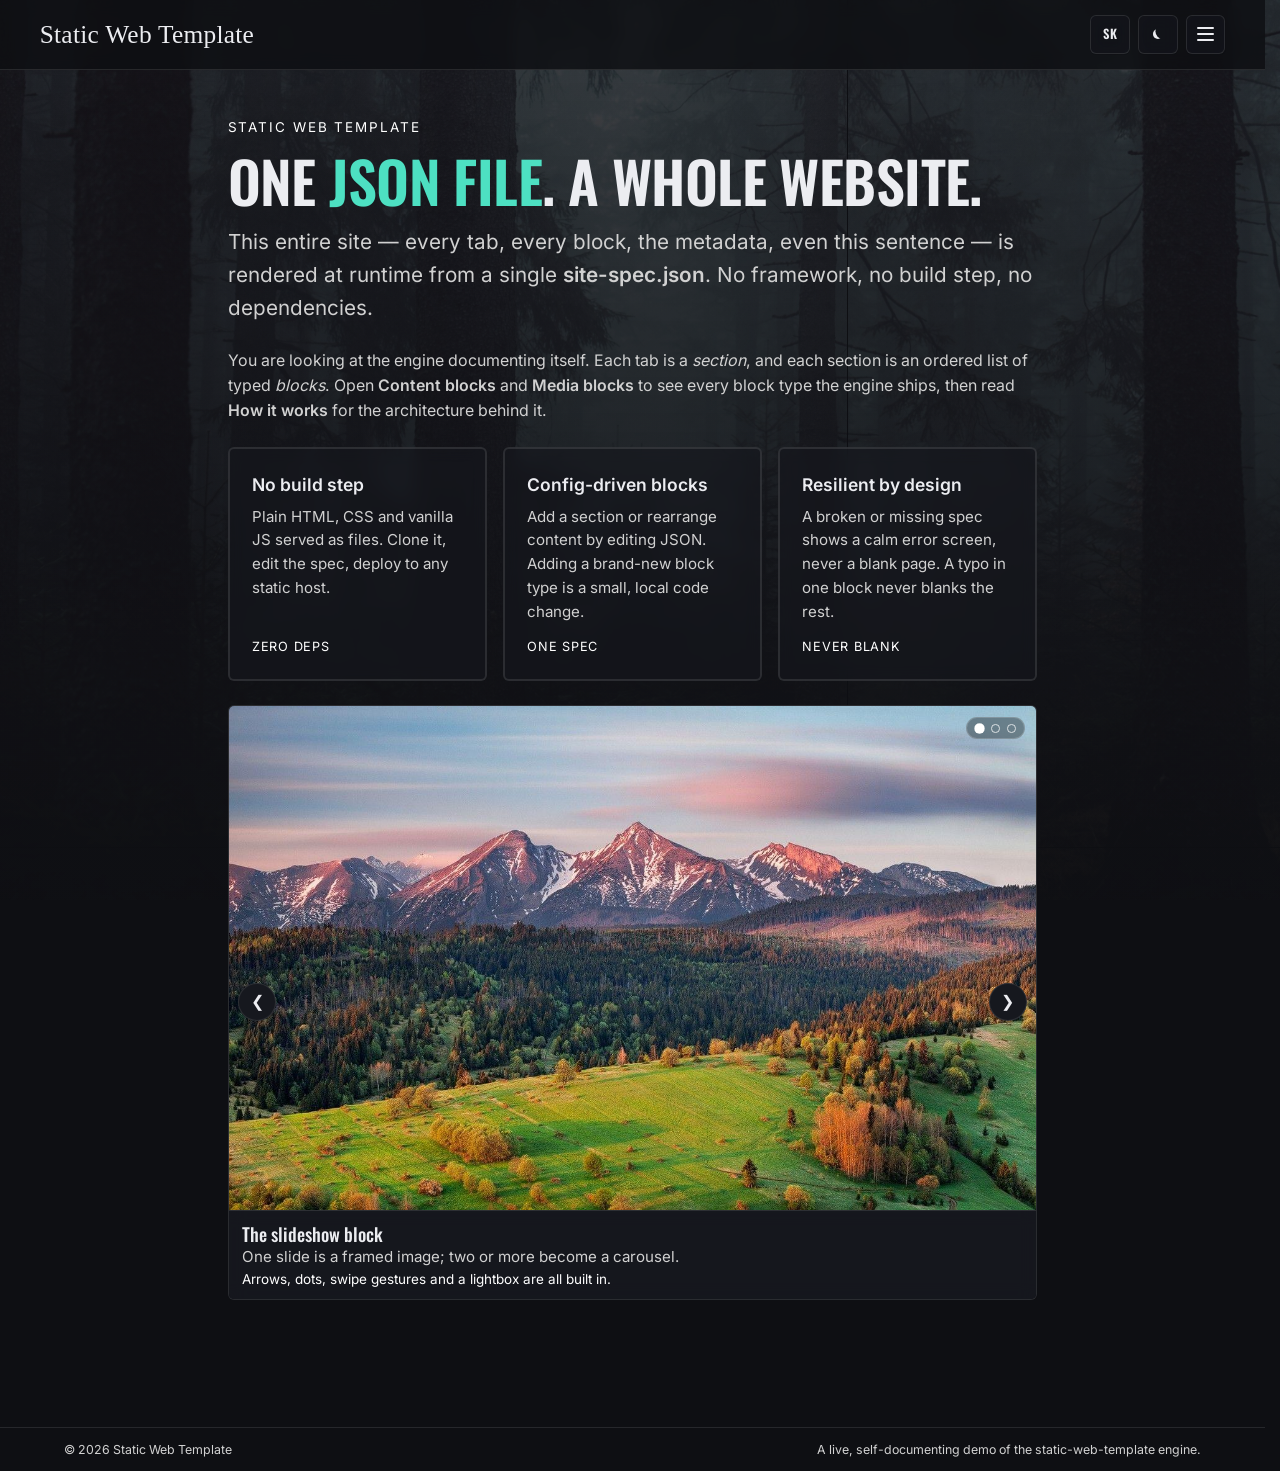
==== commit bac4770b: "i18n" ====
--- a/index.html
+++ b/index.html
@@ -58,7 +58,7 @@
     <!-- Static mirror of the runtime JSON-LD for crawlers that don't run JS.
          GENERATED — do not edit: run `node generate-static.mjs`. The engine
          upserts this same tag (by its data-jsonld marker) at boot. -->
-    <script type="application/ld+json" data-jsonld="business">{"@context":"https://schema.org","@type":"BikeStore","name":"Static Web Template","legalName":"Static Web Template","telephone":"+1 (000) 000-0000","email":"name@example.com","description":"A small, fast static site engine: one site-spec.json renders the whole page — no framework, no build step, no dependencies.","url":"https://example.com/","address":{"@type":"PostalAddress","streetAddress":"123 Example Street","addressLocality":"Anytown","postalCode":"00000","addressCountry":"Country"},"hasMap":"https://www.google.com/maps/search/?api=1&query=Times%20Square%2C%20New%20York%2C%20NY","sameAs":["https://instagram.com/","https://youtube.com/","https://spotify.com/"],"openingHoursSpecification":[{"@type":"OpeningHoursSpecification","dayOfWeek":"Monday","opens":"09:00","closes":"17:00"},{"@type":"OpeningHoursSpecification","dayOfWeek":"Tuesday","opens":"09:00","closes":"17:00"},{"@type":"OpeningHoursSpecification","dayOfWeek":"Wednesday","opens":"09:00","closes":"17:00"},{"@type":"OpeningHoursSpecification","dayOfWeek":"Thursday","opens":"09:00","closes":"17:00"},{"@type":"OpeningHoursSpecification","dayOfWeek":"Friday","opens":"09:00","closes":"17:00"}]}</script>
+    <script type="application/ld+json" data-jsonld="business">{"@context":"https://schema.org","@type":"Store","name":"Static Web Template","legalName":"Static Web Template","telephone":"+1 (000) 000-0000","email":"name@example.com","description":"A small, fast static site engine: one site-spec.json renders the whole page — no framework, no build step, no dependencies.","url":"https://example.com/","address":{"@type":"PostalAddress","streetAddress":"123 Example Street","addressLocality":"Anytown","postalCode":"00000","addressCountry":"Country"},"hasMap":"https://www.google.com/maps/search/?api=1&query=Times%20Square%2C%20New%20York%2C%20NY","sameAs":["https://instagram.com/","https://youtube.com/","https://spotify.com/"],"openingHoursSpecification":[{"@type":"OpeningHoursSpecification","dayOfWeek":"Monday","opens":"09:00","closes":"17:00"},{"@type":"OpeningHoursSpecification","dayOfWeek":"Tuesday","opens":"09:00","closes":"17:00"},{"@type":"OpeningHoursSpecification","dayOfWeek":"Wednesday","opens":"09:00","closes":"17:00"},{"@type":"OpeningHoursSpecification","dayOfWeek":"Thursday","opens":"09:00","closes":"17:00"},{"@type":"OpeningHoursSpecification","dayOfWeek":"Friday","opens":"09:00","closes":"17:00"}]}</script>
     <!-- Preload of the default tab's first image (the likely LCP element),
          so it downloads in parallel with engine.js instead of waiting for
          the render. GENERATED — do not edit: run `node generate-static.mjs`. -->
@@ -80,6 +80,14 @@
     <nav class="nav-desktop" id="navDesktop" aria-label="Primary"></nav>
 
     <div class="header-actions">
+        <!-- Language switcher. Ships HIDDEN and is revealed by the engine
+             (initLang) only when a second locale exists — a single-locale site
+             shows no switcher at all, even before/without JS. initLang sets the
+             target-language label and wires the localStorage-backed reload. -->
+        <button class="lang-toggle" id="langToggle" type="button" aria-label="Change language" hidden>
+            <span class="lang-toggle__label" aria-hidden="true"></span>
+        </button>
+
         <button class="theme-toggle" id="themeToggle" type="button" aria-label="Toggle color theme"
                 aria-pressed="false">
             <svg class="theme-toggle__icon" aria-hidden="true" viewBox="0 0 24 24" width="20" height="20">
--- a/styles.css
+++ b/styles.css
@@ -67,7 +67,7 @@
        whole site (text, headings, gutters, gaps, content widths) bigger or
        smaller proportionally. 100% = browser default (usually 16px);
        106.25% ≈ 17px; 112.5% ≈ 18px. Applied on `html` below. */
-    --root-scale: 106.25%;
+    --root-scale: 99.25%;
 
     --gutter: clamp(1.25rem, 4vw, 2.5rem);
     --radius: 6px;
@@ -131,7 +131,7 @@
     --menu-hover-bg: var(--accent-soft); /* hover pill behind link */
 
     /* — Accents & lines — */
-    --accent: #C9B7FA;
+    --accent: #4de0c2;
     /* Derived from --accent so changing the brand color updates the soft
        accent (hover pills, focus glow) automatically — one value, many uses. */
     --accent-soft: color-mix(in srgb, var(--accent) 14%, transparent);
@@ -169,7 +169,7 @@
     --menu-hover-bg: var(--accent-soft); /* hover pill behind link */
 
     /* — Accents & lines — */
-    --accent: #8C1C6C;
+    --accent: #0b7d6c;
     /* Derived from --accent. Light mode uses a slightly lower 10% tint. */
     --accent-soft: color-mix(in srgb, var(--accent) 10%, transparent);
     --border: rgba(43, 43, 43, 0.49);
@@ -334,6 +334,7 @@
    still respond. The bordered controls share one press rule: */
 .theme-toggle:active,
 .menu-toggle:active,
+.lang-toggle:active,
 .nav-mobile__close:active,
 .map-open-row a:active,
 .carousel__nav:active,
@@ -511,7 +512,8 @@
 
 /* Theme toggle */
 .theme-toggle,
-.menu-toggle {
+.menu-toggle,
+.lang-toggle {
     display: inline-flex;
     align-items: center;
     justify-content: center;
@@ -528,9 +530,27 @@
 
 @media (hover: hover) {
     .theme-toggle:hover,
-    .menu-toggle:hover {
+    .menu-toggle:hover,
+    .lang-toggle:hover {
         border-color: var(--accent);
     }
+}
+
+/* Language switcher — same chrome as the theme toggle, but shows a short
+   two-letter code (the OTHER locale) instead of an icon. It ships `hidden`
+   and the engine reveals it only when a second locale exists; the base
+   `display: inline-flex` above would otherwise override `[hidden]`, so this
+   rule (class + attribute = higher specificity) keeps it hidden until then. */
+.lang-toggle[hidden] {
+    display: none;
+}
+
+.lang-toggle__label {
+    font-family: var(--font-serif);
+    font-weight: 700;
+    font-size: 0.8rem;
+    line-height: 1;
+    letter-spacing: 0.04em;
 }
 
 /* Theme toggle icon — one SVG that morphs between a crescent moon (dark mode,
@@ -1145,7 +1165,7 @@
     min-width: 0;
 }
 
-/* Small muted "what is this" line ("Telefón", "Instagram", …) */
+/* Small muted "what is this" line ("Phone", "Instagram", …) */
 .link-list__kind {
     font-size: 0.72rem;
     letter-spacing: 0.07em;
@@ -2346,7 +2366,7 @@
     }
 
     /* Visually hide the header row — each stacked row is self-explanatory in
-       source order (e.g. condition then detail, or úkon/popis/cena). Kept in
+       source order (e.g. condition then detail, or task/description/price). Kept in
        the DOM for screen readers. */
     .data-table thead {
         position: absolute;
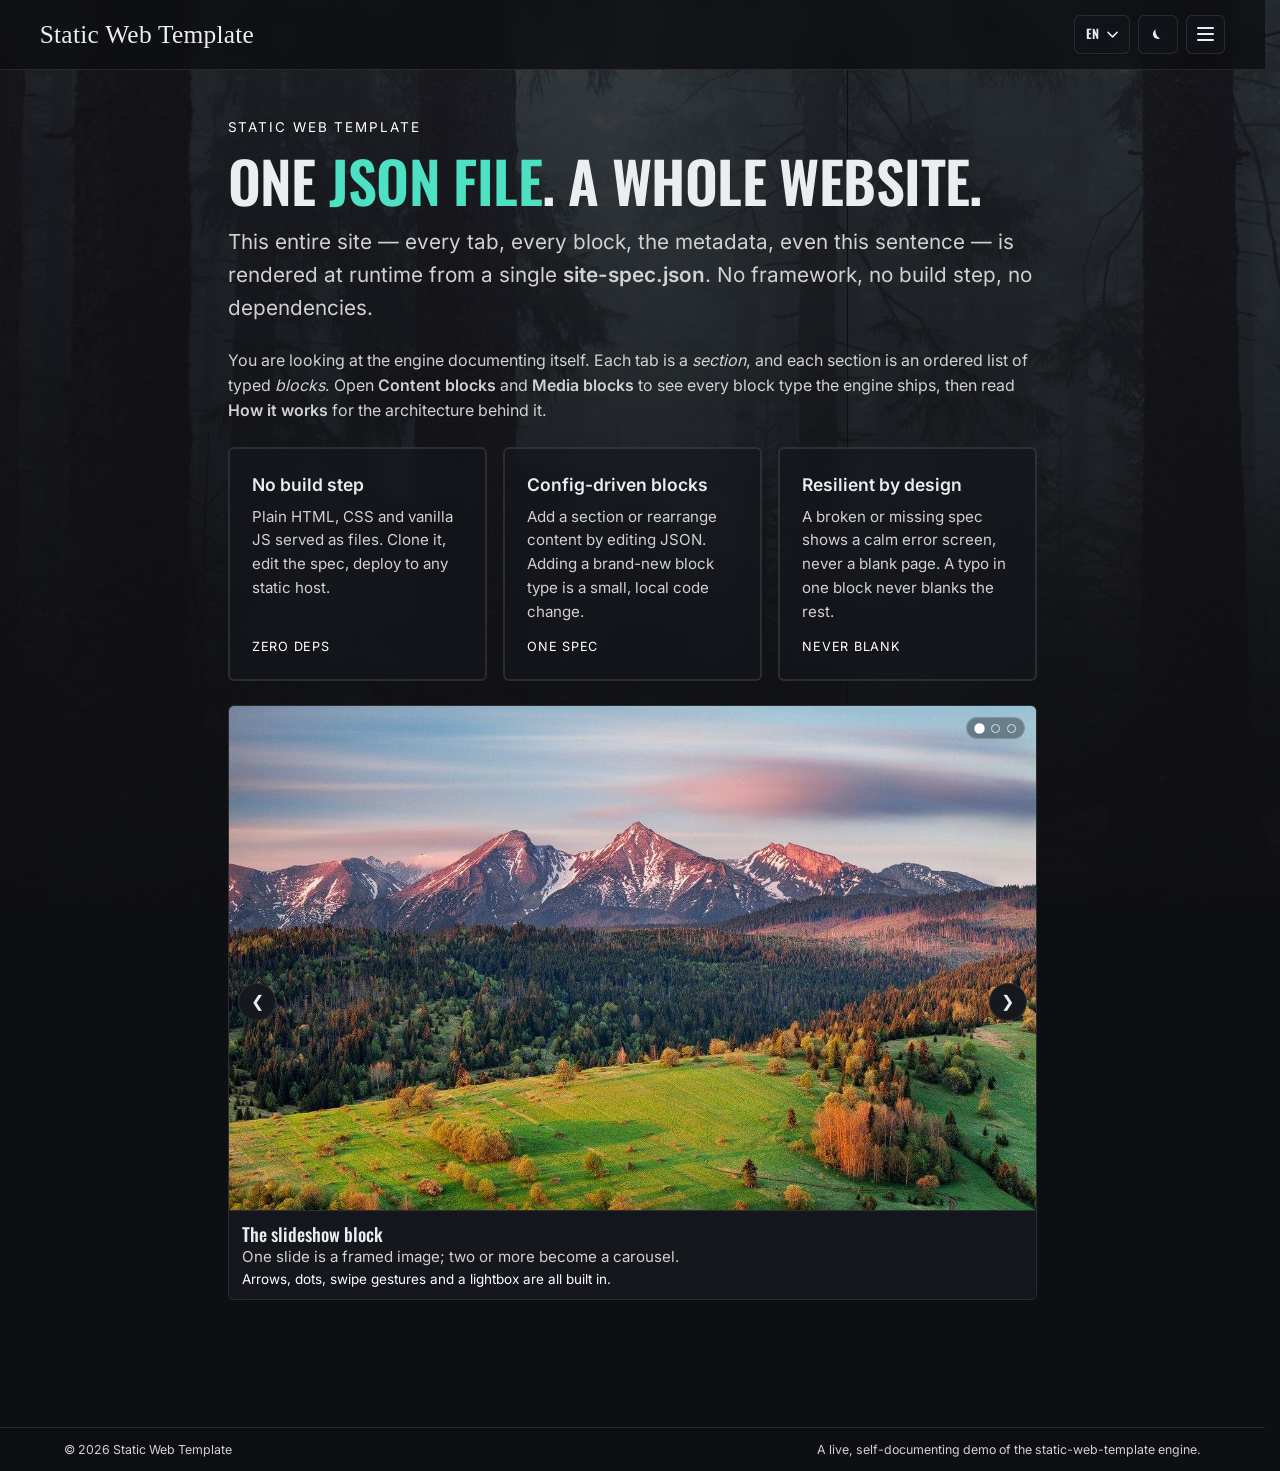
==== commit 20153537: "language toggle" ====
--- a/index.html
+++ b/index.html
@@ -58,7 +58,7 @@
     <!-- Static mirror of the runtime JSON-LD for crawlers that don't run JS.
          GENERATED — do not edit: run `node generate-static.mjs`. The engine
          upserts this same tag (by its data-jsonld marker) at boot. -->
-    <script type="application/ld+json" data-jsonld="business">{"@context":"https://schema.org","@type":"Store","name":"Static Web Template","legalName":"Static Web Template","telephone":"+1 (000) 000-0000","email":"name@example.com","description":"A small, fast static site engine: one site-spec.json renders the whole page — no framework, no build step, no dependencies.","url":"https://example.com/","address":{"@type":"PostalAddress","streetAddress":"123 Example Street","addressLocality":"Anytown","postalCode":"00000","addressCountry":"Country"},"hasMap":"https://www.google.com/maps/search/?api=1&query=Times%20Square%2C%20New%20York%2C%20NY","sameAs":["https://instagram.com/","https://youtube.com/","https://spotify.com/"],"openingHoursSpecification":[{"@type":"OpeningHoursSpecification","dayOfWeek":"Monday","opens":"09:00","closes":"17:00"},{"@type":"OpeningHoursSpecification","dayOfWeek":"Tuesday","opens":"09:00","closes":"17:00"},{"@type":"OpeningHoursSpecification","dayOfWeek":"Wednesday","opens":"09:00","closes":"17:00"},{"@type":"OpeningHoursSpecification","dayOfWeek":"Thursday","opens":"09:00","closes":"17:00"},{"@type":"OpeningHoursSpecification","dayOfWeek":"Friday","opens":"09:00","closes":"17:00"}]}</script>
+    <script type="application/ld+json" data-jsonld="business">{"@context":"https://schema.org","@type":"Store","name":"Static Web Template","legalName":"Static Web Template","telephone":"+1 (000) 000-0000","email":"name@example.com","description":"A small, fast static site engine: one site-spec.json renders the whole page — no framework, no build step, no dependencies.","url":"https://example.com/","address":{"@type":"PostalAddress","streetAddress":"123 Example Street","addressLocality":"Anytown","postalCode":"00000","addressCountry":"Country"},"hasMap":"https://www.google.com/maps/search/?api=1&query=Times%20Square%2C%20New%20York%2C%20NY","sameAs":["https://instagram.com/","https://youtube.com/","https://spotify.com/","https://github.com/","https://linkedin.com/"],"openingHoursSpecification":[{"@type":"OpeningHoursSpecification","dayOfWeek":"Monday","opens":"09:00","closes":"17:00"},{"@type":"OpeningHoursSpecification","dayOfWeek":"Tuesday","opens":"09:00","closes":"17:00"},{"@type":"OpeningHoursSpecification","dayOfWeek":"Wednesday","opens":"09:00","closes":"17:00"},{"@type":"OpeningHoursSpecification","dayOfWeek":"Thursday","opens":"09:00","closes":"17:00"},{"@type":"OpeningHoursSpecification","dayOfWeek":"Friday","opens":"09:00","closes":"17:00"}]}</script>
     <!-- Preload of the default tab's first image (the likely LCP element),
          so it downloads in parallel with engine.js instead of waiting for
          the render. GENERATED — do not edit: run `node generate-static.mjs`. -->
@@ -80,13 +80,11 @@
     <nav class="nav-desktop" id="navDesktop" aria-label="Primary"></nav>
 
     <div class="header-actions">
-        <!-- Language switcher. Ships HIDDEN and is revealed by the engine
-             (initLang) only when a second locale exists — a single-locale site
-             shows no switcher at all, even before/without JS. initLang sets the
-             target-language label and wires the localStorage-backed reload. -->
-        <button class="lang-toggle" id="langToggle" type="button" aria-label="Change language" hidden>
-            <span class="lang-toggle__label" aria-hidden="true"></span>
-        </button>
+        <!-- Language switcher: a custom <details> dropdown built by the engine
+             (initLang) into this container — a frosted button + a site-styled
+             option list. Ships HIDDEN and is revealed only when a second locale
+             exists, so a single-locale site shows no switcher even without JS. -->
+        <div class="lang-switcher" id="langSwitcher" hidden></div>
 
         <button class="theme-toggle" id="themeToggle" type="button" aria-label="Toggle color theme"
                 aria-pressed="false">
--- a/styles.css
+++ b/styles.css
@@ -98,6 +98,7 @@
     --brand-spotify: #1db954;
     --brand-phone: #2e9e4f;
     --brand-email: #3b5bdb;
+    --brand-linkedin: #0a66c2;
 
     --on-image-text: #fff;
     --on-image-btn-bg: rgba(0, 0, 0, 0.45);
@@ -334,7 +335,7 @@
    still respond. The bordered controls share one press rule: */
 .theme-toggle:active,
 .menu-toggle:active,
-.lang-toggle:active,
+.lang-dd__current:active,
 .nav-mobile__close:active,
 .map-open-row a:active,
 .carousel__nav:active,
@@ -512,8 +513,7 @@
 
 /* Theme toggle */
 .theme-toggle,
-.menu-toggle,
-.lang-toggle {
+.menu-toggle {
     display: inline-flex;
     align-items: center;
     justify-content: center;
@@ -531,26 +531,106 @@
 @media (hover: hover) {
     .theme-toggle:hover,
     .menu-toggle:hover,
-    .lang-toggle:hover {
+    .lang-dd__current:hover {
         border-color: var(--accent);
     }
 }
 
-/* Language switcher — same chrome as the theme toggle, but shows a short
-   two-letter code (the OTHER locale) instead of an icon. It ships `hidden`
-   and the engine reveals it only when a second locale exists; the base
-   `display: inline-flex` above would otherwise override `[hidden]`, so this
-   rule (class + attribute = higher specificity) keeps it hidden until then. */
-.lang-toggle[hidden] {
+/* Language switcher — a custom <details> dropdown (built by initLang). The
+   summary is the frosted "button" (same chrome as the theme toggle); the list
+   is a fully site-styled panel, since native <select> option lists can't be
+   themed. Ships hidden; the container is revealed only for a multi-locale site. */
+.lang-switcher[hidden] {
     display: none;
 }
 
-.lang-toggle__label {
+.lang-dd {
+    position: relative;
+}
+
+/* Trigger button (the <summary>) — the frosted control the site already uses. */
+.lang-dd__current {
+    display: inline-flex;
+    align-items: center;
+    gap: 0.45rem;
+    height: 2.5rem;
+    padding: 0 0.7rem;
+    border: 1px solid var(--border);
+    background-color: var(--bg-panel);
+    -webkit-backdrop-filter: blur(var(--panel-blur));
+    backdrop-filter: blur(var(--panel-blur));
+    color: var(--text);
+    border-radius: var(--radius-sm);
+    cursor: pointer;
     font-family: var(--font-serif);
     font-weight: 700;
     font-size: 0.8rem;
-    line-height: 1;
     letter-spacing: 0.04em;
+    user-select: none;
+    list-style: none; /* drop the default disclosure triangle */
+    transition: border-color var(--transition), background-color var(--transition);
+}
+
+/* Remove the WebKit/Safari disclosure marker too. */
+.lang-dd__current::-webkit-details-marker {
+    display: none;
+}
+
+.lang-dd__caret {
+    width: 0.7rem;
+    height: 0.7rem;
+    transition: transform var(--transition);
+}
+
+.lang-dd[open] .lang-dd__caret {
+    transform: rotate(180deg);
+}
+
+/* Option list — a frosted panel dropped below the button, matching the cards
+   and mobile drawer. Sits above the sticky header. */
+.lang-dd__list {
+    position: absolute;
+    top: calc(100% + 0.4rem);
+    right: 0;
+    z-index: 60;
+    min-width: 100%;
+    margin: 0;
+    padding: 0.3rem;
+    list-style: none;
+    border: 1px solid var(--border);
+    border-radius: var(--radius-sm);
+    background-color: var(--bg-panel-solid);
+    -webkit-backdrop-filter: blur(var(--panel-blur));
+    backdrop-filter: blur(var(--panel-blur));
+    box-shadow: 0 14px 32px -14px rgba(0, 0, 0, 0.55);
+}
+
+.lang-dd__option {
+    display: block;
+    width: 100%;
+    padding: 0.45rem 0.95rem;
+    border: none;
+    background: transparent;
+    color: var(--menu-text);
+    font-family: var(--font-serif);
+    font-weight: 500;
+    font-size: 0.8rem;
+    letter-spacing: 0.06em;
+    text-align: left;
+    border-radius: calc(var(--radius-sm) - 2px);
+    cursor: pointer;
+    transition: color var(--transition), background var(--transition);
+}
+
+@media (hover: hover) {
+    .lang-dd__option:hover {
+        color: var(--menu-text-active);
+        background: var(--menu-hover-bg);
+    }
+}
+
+.lang-dd__option.is-active {
+    color: var(--accent);
 }
 
 /* Theme toggle icon — one SVG that morphs between a crescent moon (dark mode,
@@ -693,6 +773,16 @@
 
 .socials__link--email svg {
     color: var(--brand-email);
+}
+
+/* GitHub is a monochrome mark — it follows the text color so it stays legible
+   in both themes; LinkedIn keeps its brand blue (a mid blue readable on both). */
+.socials__link--github svg {
+    color: var(--text);
+}
+
+.socials__link--linkedin svg {
+    color: var(--brand-linkedin);
 }
 
 /* ---- Mobile nav ------------------------------------------------------- */
@@ -1277,6 +1367,14 @@
     color: var(--brand-spotify);
 }
 
+.link-list--github .link-list__icon {
+    color: var(--text);
+}
+
+.link-list--linkedin .link-list__icon {
+    color: var(--brand-linkedin);
+}
+
 /* ---- Table (price list / structured rows) ----------------------------- */
 /* A structured table rendered by buildTable() in engine.js from a `table`
    block: an optional name + blurb, then `headings` (the columns) and `rows`
@@ -2330,6 +2428,31 @@
         display: inline-flex;
     }
 
+    /* Let the brand shrink + ellipsis so the action buttons (lang/theme/menu)
+       ALWAYS fit — a long brand otherwise overflows the header and clips the
+       menu button off-screen (body is overflow-x:hidden). Safe here: the
+       desktop nav is already hidden at this width, so header-fit's
+       natural-width measurement is moot. header-actions stays flex:none so the
+       buttons never shrink. */
+    .site-header {
+        gap: 0.5rem;
+    }
+
+    .brand-wrap {
+        flex: 0 1 auto;
+        min-width: 0;
+    }
+
+    .brand-wrap .brand,
+    .brand {
+        flex: 0 1 auto;
+        min-width: 0;
+        overflow: hidden;
+        text-overflow: ellipsis;
+        white-space: nowrap;
+        font-size: 1.35rem;
+    }
+
     .link-list a {
         padding: 1rem 1.1rem;
     }
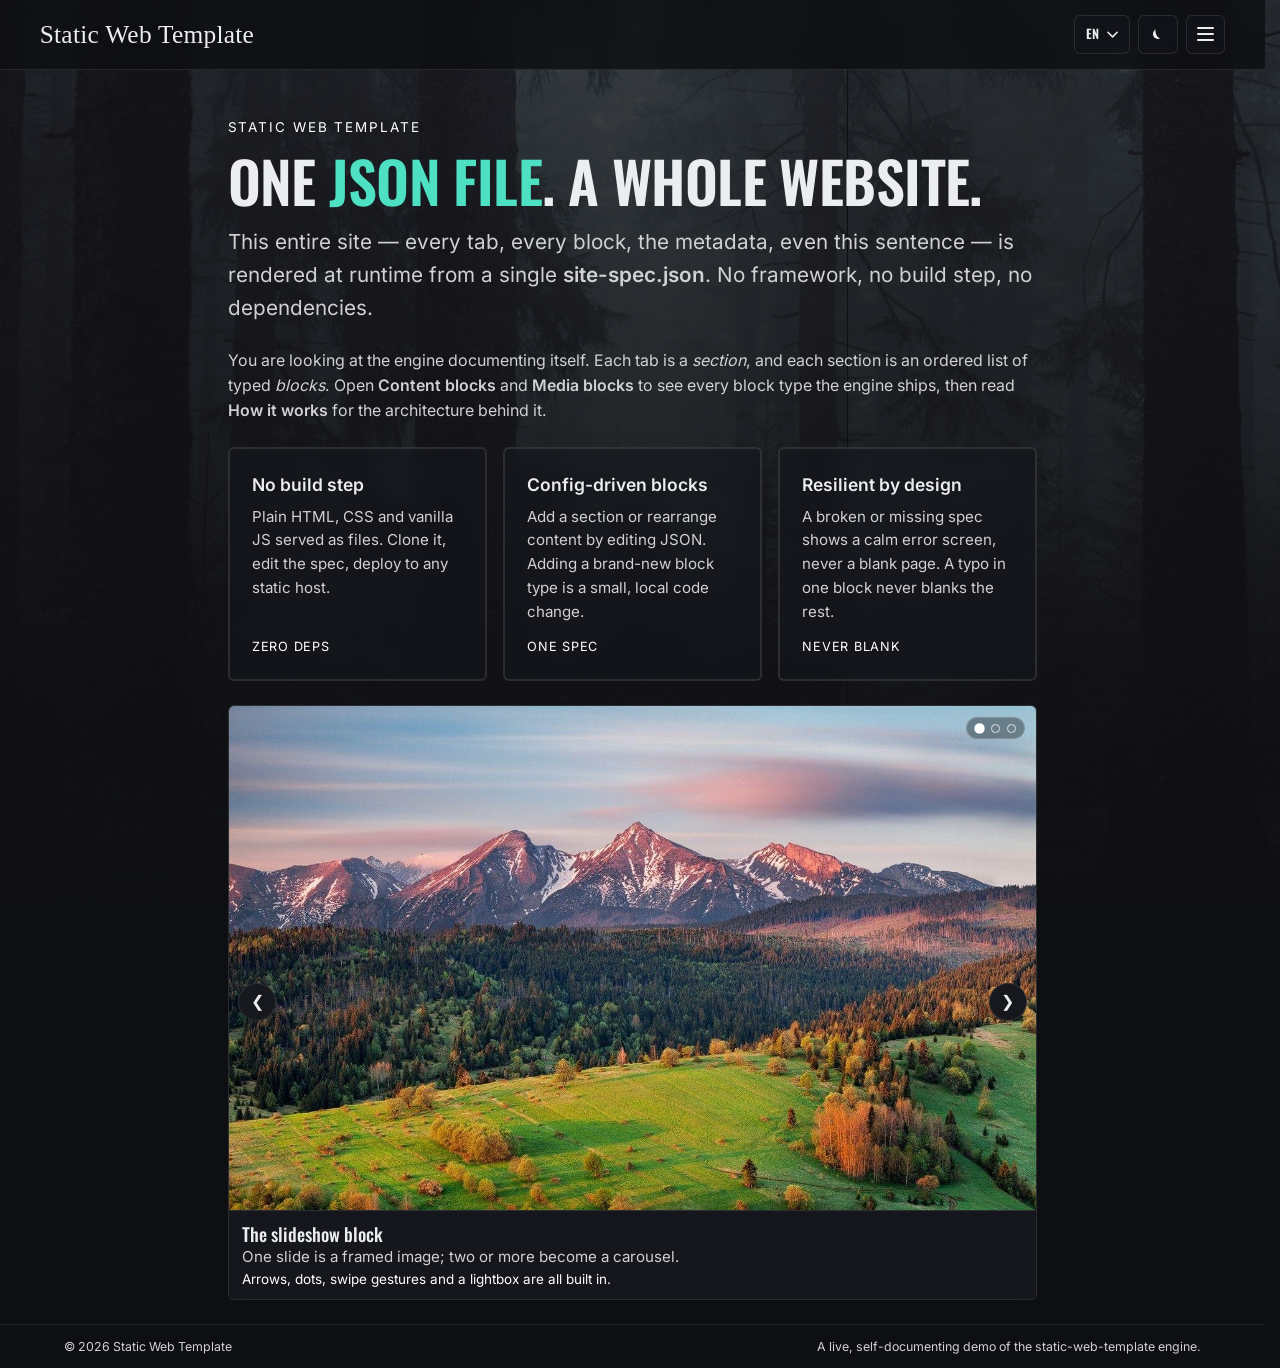
==== commit fbe63f95: "refactor" ====
--- a/index.html
+++ b/index.html
@@ -11,6 +11,10 @@
     <meta name="description" content="A small, fast static site engine: one site-spec.json renders the whole page — no framework, no build step, no dependencies."/>
     <meta name="author" content="Static Web Template"/>
     <meta name="theme-color" content="#0e0f13"/>
+    <!-- Lets the browser paint its own UI (canvas, scrollbar) dark from the
+         first frame, before styles.css loads. Dark first = the default theme;
+         styles.css sets the real color-scheme per theme. -->
+    <meta name="color-scheme" content="dark light"/>
 
     <!-- Open Graph / social -->
     <meta property="og:type" content="website"/>
@@ -131,7 +135,7 @@
          explains the situation and points at the plain-text mirror. -->
     <noscript>
         <div class="block">
-            <h1>Company</h1>
+            <h1>Static Web Template</h1>
             <p>This website requires JavaScript for rendering the content.</p>
             <p><a href="llms.txt">Text version of the site</a></p>
         </div>
--- a/styles.css
+++ b/styles.css
@@ -113,6 +113,20 @@
     --carousel-chip-text: #f4f5f8;
 }
 
+/* Browser-drawn UI (the root scrollbar that scrollbar-gutter keeps permanently
+   visible, form controls, the canvas before the stylesheet paints) follows
+   `color-scheme` on the ROOT element, not our tokens. data-theme sits on
+   <body>, so the root is reached with :has(). Dark is the default theme, hence
+   the bare rule; index.html / 404.html repeat it in a <meta name="color-scheme">
+   so the very first paint is right too. */
+html {
+    color-scheme: dark;
+}
+
+html:has(body[data-theme="light"]) {
+    color-scheme: light;
+}
+
 /* Dark (default) — only tokens that DIFFER from light live here. Shared,
    theme-independent tokens (brand/on-image/dot/chip/panel-blur) are in :root. */
 [data-theme="dark"] {
@@ -144,9 +158,9 @@
     --header-bg: rgba(14, 15, 19, 0.82);
 
     /* — Monochrome icon/logo inversion —
-       Card icons and the optional header logo are black PNGs on transparent
-      .  Black art is invisible on the dark
-       theme, so dark inverts it to white; light leaves it untouched. */
+       Card icons and the optional header logo are black PNGs on transparent.
+       Black art is invisible on the dark theme, so dark inverts it to white;
+       light leaves it untouched. */
     --mono-icon-filter: invert(1);
 }
 
@@ -245,6 +259,22 @@
 html.site-ready body {
     opacity: 1;
     transition: opacity 100ms ease;
+}
+
+/* Language swap (switchLocale) has NO CSS on purpose: the copy is replaced in
+   place within a single frame, with no fade. Don't add a transition on #main or
+   the nav for it - a fade-out is dead time the new text has to wait behind. */
+
+/* Theme switch (the toggle in initTheme): every element changes color in the
+   same frame. Components carry their own color/border/background transitions
+   for hover and press feedback, and with those running a theme flip would
+   ripple across the page at different speeds. The engine sets this class on
+   <html> for the one frame in which data-theme changes, then removes it. */
+html.theme-switching,
+html.theme-switching *,
+html.theme-switching *::before,
+html.theme-switching *::after {
+    transition: none !important;
 }
 
 /* Fallback for older browsers that do not support scrollbar-gutter.
@@ -343,6 +373,35 @@
     border-color: var(--accent);
 }
 
+/* ---- Frosted panels ----------------------------------------------------
+   Every translucent surface blurs what is behind it by --panel-blur. Declared
+   ONCE here, with the -webkit- prefix Safari before 18 still needs - add a new
+   frosted surface to this list instead of repeating the pair in its own rule.
+   Rules that must opt out set `backdrop-filter: none` themselves (see the
+   collapsible table and the mobile table stack). */
+.site-header,
+.theme-toggle,
+.menu-toggle,
+.lang-dd__current,
+.lang-dd__list,
+.nav-mobile,
+.nav-mobile__close,
+.card,
+.link-list a,
+.table-scroll,
+.table-block--collapsible,
+.table-cards__item,
+.faq__item,
+.map-card,
+.carousel,
+.carousel__caption,
+.gallery__item,
+.hours__list,
+.review__cta {
+    -webkit-backdrop-filter: blur(var(--panel-blur));
+    backdrop-filter: blur(var(--panel-blur));
+}
+
 /* ---- Background ------------------------------------------------------- */
 .bg,
 .bg-overlay {
@@ -405,7 +464,10 @@
     top: -3rem;
     transform: translateX(-50%);
     background: var(--accent);
-    color: #fff;
+    /* The page background is the one token guaranteed to contrast with the
+       accent in both themes (dark text on the light dark-theme accent, white
+       on the dark light-theme accent). */
+    color: var(--bg-base);
     padding: 0.5rem 1rem;
     border-radius: var(--radius-sm);
     z-index: 100;
@@ -426,8 +488,6 @@
     gap: 1rem;
     padding: 0.9rem var(--gutter);
     background: var(--header-bg);
-    -webkit-backdrop-filter: blur(var(--panel-blur));
-    backdrop-filter: blur(var(--panel-blur));
     border-bottom: 1px solid var(--border);
 }
 
@@ -521,7 +581,6 @@
     height: 2.5rem;
     border: 1px solid var(--border);
     background: var(--bg-panel);
-    backdrop-filter: blur(var(--panel-blur));
     color: var(--text);
     border-radius: var(--radius-sm);
     cursor: pointer;
@@ -557,8 +616,6 @@
     padding: 0 0.7rem;
     border: 1px solid var(--border);
     background-color: var(--bg-panel);
-    -webkit-backdrop-filter: blur(var(--panel-blur));
-    backdrop-filter: blur(var(--panel-blur));
     color: var(--text);
     border-radius: var(--radius-sm);
     cursor: pointer;
@@ -600,8 +657,6 @@
     border: 1px solid var(--border);
     border-radius: var(--radius-sm);
     background-color: var(--bg-panel-solid);
-    -webkit-backdrop-filter: blur(var(--panel-blur));
-    backdrop-filter: blur(var(--panel-blur));
     box-shadow: 0 14px 32px -14px rgba(0, 0, 0, 0.55);
 }
 
@@ -800,8 +855,6 @@
     gap: 0.25rem;
     /* Frosted, like the header — translucent panel + blur instead of solid. */
     background: var(--header-bg);
-    -webkit-backdrop-filter: blur(var(--panel-blur));
-    backdrop-filter: blur(var(--panel-blur));
     border-left: 1px solid var(--border);
     transform: translateX(105%);
     transition: transform var(--transition);
@@ -822,8 +875,6 @@
     border: 1px solid var(--border);
     border-radius: var(--radius-sm);
     background: var(--bg-panel);
-    -webkit-backdrop-filter: blur(var(--panel-blur));
-    backdrop-filter: blur(var(--panel-blur));
     color: var(--text);
     font-size: 1.4rem;
     line-height: 1;
@@ -898,17 +949,19 @@
     width: 100%;
     max-width: var(--content-width);
     margin: 0 auto;
-    padding: clamp(2rem, 6vw, 3rem) var(--gutter) 3rem;
+    /* Bottom: the same gap that separates two blocks, so the last block sits
+       one block-gap above the footer line. */
+    padding: clamp(2rem, 6vw, 3rem) var(--gutter) var(--block-gap);
     outline: none;
     flex: 1 0 auto;
 }
 
+/* Sections are tab panels: exactly one is visible at a time, so they carry no
+   outer margin of their own. (A bottom margin here stacked on top of .content's
+   padding and left a large empty band above the footer - and :last-child could
+   not cancel it, because the visible panel is rarely the last one in the DOM.) */
 .section {
-    margin-bottom: clamp(3rem, 8vw, 5rem);
-}
-
-.section:last-child {
-    margin-bottom: 0;
+    margin: 0;
 }
 
 /* Tab panels: hidden ones are removed; active one fades in gently */
@@ -1079,7 +1132,6 @@
 .card {
     padding: 1.35rem 1.4rem;
     background: var(--bg-panel);
-    backdrop-filter: blur(var(--panel-blur));
     border: 2px solid var(--border);
     border-radius: var(--radius);
     /* transform uses a short ease-OUT (fast start, gentle settle) so the 3px
@@ -1235,7 +1287,6 @@
     border: 1px solid var(--border);
     border-radius: var(--radius-sm);
     background: var(--bg-panel);
-    backdrop-filter: blur(var(--panel-blur));
     color: var(--text);
     transition: border-color var(--transition), transform var(--transition);
 }
@@ -1384,19 +1435,18 @@
    squashing columns or forcing the whole page wider.
 
    On mobile (<= 640px) the table is restructured into stacked row-cards — see
-   the stacking block inside the responsive section near the bottom. The base
+   "Table on mobile" right below the .table-cards rules. The base
    rules here are the DESKTOP table; do not put display:block / card styling
    here or it leaks onto desktop. */
 
 /* Scroll container: holds the panel frame and clips the corners. On desktop a
    very wide table can scroll sideways here; on mobile this is neutralized and
-   the rows stack instead (see responsive section). */
+   the rows stack instead (see "Table on mobile" below). */
 .table-scroll {
     border: 1px solid var(--border);
     border-radius: var(--radius);
     overflow-x: auto;
     background: var(--bg-panel);
-    backdrop-filter: blur(var(--panel-blur));
 }
 
 /* Collapsible table (opt-in via `collapsible: true` in the spec): styled like
@@ -1409,8 +1459,6 @@
     border: 1px solid var(--border);
     border-radius: var(--radius-sm);
     background: var(--bg-panel);
-    -webkit-backdrop-filter: blur(var(--panel-blur));
-    backdrop-filter: blur(var(--panel-blur));
     overflow: hidden;
 }
 
@@ -1493,15 +1541,6 @@
     font-weight: 600;
 }
 
-/* Gentle row highlight on hover, matching the link-list/card feel. */
-.data-table tbody tr {
-    transition: background var(--transition);
-}
-
-.data-table tbody tr:hover {
-    /* background: var(--menu-hover-bg); */
-}
-
 /* ---- Wide-table mobile accordion (.table-cards) ----------------------- */
 /* The mobile mirror of a 3+ column table, built by buildTable alongside the
    <table>. Hidden by default; the mobile @media swaps the two. Each item is a
@@ -1515,8 +1554,6 @@
     border: 1px solid var(--border);
     border-radius: var(--radius-sm);
     background: var(--bg-panel);
-    -webkit-backdrop-filter: blur(var(--panel-blur));
-    backdrop-filter: blur(var(--panel-blur));
     overflow: hidden;
 }
 
@@ -1568,6 +1605,125 @@
     font-weight: 600;
 }
 
+/* ---- Table on mobile (<= 640px) ---------------------------------------- */
+/* Kept right after the desktop table + .table-cards rules it overrides (it
+   must come AFTER them in the file to win at equal specificity). */
+@media (max-width: 640px) {
+    /* Long-text tables (e.g. Podmienky servisu) are unreadable as a
+       side-scrolling 2-column grid on a narrow screen. Instead of scrolling
+       horizontally, turn each row into a self-contained card with cells
+       stacked vertically. Works off source order, no JS change needed.
+
+       This is the ONLY place the card/stacking treatment lives — the base
+       .data-table rules above stay a normal desktop table. */
+    /* Neutralize the scroll frame: the cards carry their own borders now. */
+    .table-scroll {
+        overflow-x: visible;
+        border: none;
+        background: transparent;
+        backdrop-filter: none;
+        -webkit-backdrop-filter: none;
+        min-width: 0;
+    }
+
+    /* Collapse the table structure to blocks so rows/cells stack. min-width:0
+       lets them shrink below their intrinsic content width — this is what stops
+       a long sentence (e.g. the skladovanie row) from forcing a sideways scroll. */
+    .data-table,
+    .data-table thead,
+    .data-table tbody,
+    .data-table tr,
+    .data-table td {
+        display: block;
+        width: 100%;
+        min-width: 0;
+    }
+
+    /* Visually hide the header row — each stacked row is self-explanatory in
+       source order (e.g. condition then detail, or task/description/price). Kept in
+       the DOM for screen readers. */
+    .data-table thead {
+        position: absolute;
+        width: 1px;
+        height: 1px;
+        overflow: hidden;
+        clip: rect(0 0 0 0);
+        clip-path: inset(50%);
+        white-space: nowrap;
+    }
+
+    /* Stacked rows fuse into ONE continuous panel, like .hours__list: the
+       tbody carries the frame (border/radius/background), rows carry only a
+       divider — so there are no doubled borders and no gaps between rows. */
+    .data-table tbody {
+        border: 1px solid var(--border);
+        border-radius: var(--radius);
+        background: var(--bg-panel);
+        backdrop-filter: blur(var(--panel-blur));
+        -webkit-backdrop-filter: blur(var(--panel-blur));
+        overflow: hidden;
+    }
+
+    .data-table tbody tr {
+        padding: 0.5rem 1.25rem;
+        border-top: 1px solid var(--border);
+    }
+
+    /* Stacked cards keep the original left-aligned, wrapping value cell —
+       the desktop right-align/nowrap treatment is a column concept and the
+       columns don't exist here. */
+    .data-table td.data-table__value {
+        text-align: left;
+        white-space: normal;
+    }
+
+    /* Inside a collapsible table the outer block already carries the frame —
+       strip the stacked-card tbody's own frame so it doesn't double up. */
+    .table-block--collapsible .data-table tbody {
+        border: none;
+        border-radius: 0;
+        background: transparent;
+        backdrop-filter: none;
+        -webkit-backdrop-filter: none;
+    }
+
+    .data-table tbody tr:first-child {
+        border-top: 0;
+    }
+
+    /* Cells stack inside the row; a divider sits between them, none after
+       the last. The cell divider is a FADED version of the row divider
+       (derived from --border like --accent-soft is from --accent), so row
+       boundaries read stronger than cell boundaries inside the fused panel.
+       overflow-wrap/word-break guarantee even an unbroken string can't push
+       the row wider than the screen. */
+    .data-table tbody td {
+        padding: 0.55rem 0;
+        border-bottom: 1px solid color-mix(in srgb, var(--border) 50%, transparent);
+        white-space: normal;
+        overflow-wrap: anywhere;
+        word-break: break-word;
+    }
+
+    .data-table tbody tr td:last-child {
+        border-bottom: none;
+    }
+
+    /* ---- Wide tables become a row accordion on mobile ------------------ */
+    /* A 3+ column table can't stack readably (see .table-cards below), so on a
+       narrow screen swap the <table> out for its accordion mirror. Both are
+       built by buildTable; hiding one with display:none also drops it from the
+       a11y tree, so only the visible representation is ever announced. */
+    .data-table--multicol {
+        display: none;
+    }
+
+    .table-cards {
+        display: grid;
+        gap: 0.5rem;
+    }
+}
+
 /* ---- FAQ / accordion -------------------------------------------------- */
 /* Rendered by buildFaq() in engine.js from a `faq` block: optional name +
    blurb, then `items` of { q, a }. Each row is a native <button> (the
@@ -1584,8 +1740,6 @@
     border: 1px solid var(--border);
     border-radius: var(--radius-sm);
     background: var(--bg-panel);
-    -webkit-backdrop-filter: blur(var(--panel-blur));
-    backdrop-filter: blur(var(--panel-blur));
     overflow: hidden;
 }
 
@@ -1722,7 +1876,6 @@
     border: 1px solid var(--border);
     border-radius: var(--radius);
     background: var(--bg-panel);
-    backdrop-filter: blur(var(--panel-blur));
     padding: 1.35rem 1.4rem;
 }
 
@@ -1744,11 +1897,6 @@
 /* The Open-in-Maps button row is shared by both map modes. */
 .map-open-row {
     margin: 0.75rem 0 0;
-}
-
-/* In embed mode the row sits just under the framed map. */
-.map-embed + .map-open-row {
-    margin-top: 0.75rem;
 }
 
 .map-open-row a {
@@ -1804,8 +1952,8 @@
 /* ---- Carousel / slideshow --------------------------------------------- */
 /* Reusable image slideshow rendered by buildCarousel() in engine.js. Used by
    a `slideshow` block. One slide = a plain framed image (.carousel--single, no
-   controls); two or more = manual carousel with prev/next buttons, dots, and an
-   "n / total" chip. Colors come from the theme tokens above so it re-themes and
+   controls); two or more = manual carousel with prev/next buttons and dots.
+   Colors come from the theme tokens above so it re-themes and
    matches cards/map automatically. */
 
 .carousel {
@@ -1814,7 +1962,6 @@
     border-radius: var(--radius);
     overflow: hidden;
     background: var(--bg-panel);
-    backdrop-filter: blur(var(--panel-blur));
 
     /* One canonical IMAGE shape. The chin (caption) is no longer a hardcoded
        height: slides are grid-stacked in the viewport below, so the frame is
@@ -1835,7 +1982,7 @@
     overflow: hidden;
 
     /* Horizontal belongs to initSwipe, vertical stays the browser's page
-       scroll. Load-bearing — see the swipe gotcha in AGENTS.md: drop this and
+       scroll. Load-bearing — see the swipe gotcha in docs/gotchas.md: drop this and
        the browser can claim the whole gesture, so the swipe never fires. */
     touch-action: pan-y;
 }
@@ -1911,12 +2058,6 @@
     visibility: hidden;
 }
 
-/* Number counter hidden: dots are the indicator. Keeping both is visual noise
-   and increases the chance of overlapping real image content. */
-.carousel__counter {
-    display: none;
-}
-
 /* Caption / chin.
    Uses normal site theme tokens, not hardcoded photo-overlay colors.
 
@@ -1940,9 +2081,6 @@
     background: var(--bg-panel);
     color: var(--text);
     border-top: 1px solid var(--border);
-
-    -webkit-backdrop-filter: blur(var(--panel-blur));
-    backdrop-filter: blur(var(--panel-blur));
 }
 
 .carousel__title {
@@ -2071,7 +2209,6 @@
 @media (max-width: 640px) {
     .carousel {
         --carousel-ratio: 4 / 3;
-        /* --carousel-caption-height removed — the chin is content-sized now */
     }
 
     .carousel__nav {
@@ -2120,8 +2257,6 @@
     border-radius: var(--radius);
     overflow: hidden;
     background: var(--bg-panel);
-    -webkit-backdrop-filter: blur(var(--panel-blur));
-    backdrop-filter: blur(var(--panel-blur));
     cursor: zoom-in;
     transition: transform var(--transition), border-color var(--transition);
 }
@@ -2227,8 +2362,6 @@
     border-radius: var(--radius);
     overflow: hidden;
     background: var(--bg-panel);
-    -webkit-backdrop-filter: blur(var(--panel-blur));
-    backdrop-filter: blur(var(--panel-blur));
 }
 
 .hours__row {
@@ -2288,8 +2421,6 @@
     border: 1px solid var(--border);
     border-radius: var(--radius-sm);
     background: var(--bg-panel);
-    -webkit-backdrop-filter: blur(var(--panel-blur));
-    backdrop-filter: blur(var(--panel-blur));
     color: var(--text);
     text-decoration: none;
     transition: border-color 0.18s ease, background 0.18s ease, transform 0.18s ease;
@@ -2456,133 +2587,6 @@
     .link-list a {
         padding: 1rem 1.1rem;
     }
-
-    /* ---- Stack data tables on mobile ---------------------------------- */
-    /* Long-text tables (e.g. Podmienky servisu) are unreadable as a
-       side-scrolling 2-column grid on a narrow screen. Instead of scrolling
-       horizontally, turn each row into a self-contained card with cells
-       stacked vertically. Works off source order, no JS change needed.
-
-       This is the ONLY place the card/stacking treatment lives — the base
-       .data-table rules above stay a normal desktop table. */
-    /* Neutralize the scroll frame: the cards carry their own borders now. */
-    .table-scroll {
-        overflow-x: visible;
-        border: none;
-        background: transparent;
-        backdrop-filter: none;
-        -webkit-backdrop-filter: none;
-        min-width: 0;
-    }
-
-    /* Collapse the table structure to blocks so rows/cells stack. min-width:0
-       lets them shrink below their intrinsic content width — this is what stops
-       a long sentence (e.g. the skladovanie row) from forcing a sideways scroll. */
-    .data-table,
-    .data-table thead,
-    .data-table tbody,
-    .data-table tr,
-    .data-table td {
-        display: block;
-        width: 100%;
-        min-width: 0;
-    }
-
-    /* Visually hide the header row — each stacked row is self-explanatory in
-       source order (e.g. condition then detail, or task/description/price). Kept in
-       the DOM for screen readers. */
-    .data-table thead {
-        position: absolute;
-        width: 1px;
-        height: 1px;
-        overflow: hidden;
-        clip: rect(0 0 0 0);
-        clip-path: inset(50%);
-        white-space: nowrap;
-    }
-
-    /* Stacked rows fuse into ONE continuous panel, like .hours__list: the
-       tbody carries the frame (border/radius/background), rows carry only a
-       divider — so there are no doubled borders and no gaps between rows. */
-    .data-table tbody {
-        border: 1px solid var(--border);
-        border-radius: var(--radius);
-        background: var(--bg-panel);
-        backdrop-filter: blur(var(--panel-blur));
-        -webkit-backdrop-filter: blur(var(--panel-blur));
-        overflow: hidden;
-    }
-
-    .data-table tbody tr {
-        padding: 0.5rem 1.25rem;
-        border-top: 1px solid var(--border);
-    }
-
-    /* Stacked cards keep the original left-aligned, wrapping value cell —
-       the desktop right-align/nowrap treatment is a column concept and the
-       columns don't exist here. */
-    .data-table td.data-table__value {
-        text-align: left;
-        white-space: normal;
-    }
-
-    /* Inside a collapsible table the outer block already carries the frame —
-       strip the stacked-card tbody's own frame so it doesn't double up. */
-    .table-block--collapsible .data-table tbody {
-        border: none;
-        border-radius: 0;
-        background: transparent;
-        backdrop-filter: none;
-        -webkit-backdrop-filter: none;
-    }
-
-    .data-table tbody tr:first-child {
-        border-top: 0;
-    }
-
-    /* Cells stack inside the row; a divider sits between them, none after
-       the last. The cell divider is a FADED version of the row divider
-       (derived from --border like --accent-soft is from --accent), so row
-       boundaries read stronger than cell boundaries inside the fused panel.
-       overflow-wrap/word-break guarantee even an unbroken string can't push
-       the row wider than the screen. */
-    .data-table tbody td {
-        padding: 0.55rem 0;
-        border-bottom: 1px solid color-mix(in srgb, var(--border) 50%, transparent);
-        white-space: normal;
-        overflow-wrap: anywhere;
-        word-break: break-word;
-    }
-
-    .data-table tbody tr td:last-child {
-        border-bottom: none;
-    }
-
-    /* Price/value cell: drop the right-align + nowrap so it reads as a normal
-       value inside the stacked row. Keeps the accent color + weight. */
-    .data-table td.data-table__value {
-        text-align: left;
-        white-space: normal;
-    }
-
-    /* No sticky hover-fill on the stacked cards. */
-    .data-table tbody tr:hover {
-        background: var(--bg-panel);
-    }
-
-    /* ---- Wide tables become a row accordion on mobile ------------------ */
-    /* A 3+ column table can't stack readably (see .table-cards below), so on a
-       narrow screen swap the <table> out for its accordion mirror. Both are
-       built by buildTable; hiding one with display:none also drops it from the
-       a11y tree, so only the visible representation is ever announced. */
-    .data-table--multicol {
-        display: none;
-    }
-
-    .table-cards {
-        display: grid;
-        gap: 0.5rem;
-    }
 }
 
 /* Mobile drawer is fixed/overlayed.
@@ -2599,12 +2603,25 @@
 /* ---- Lightbox (expanded image view) ----------------------------------- */
 /* A single shared overlay (created once in JS) reused by every carousel.
    Shows the full image letterboxed (object-fit: contain) so each image keeps
-   its own aspect ratio inside one uniform frame — nothing is cropped. */
+   its own aspect ratio inside one uniform frame — nothing is cropped.
+
+   It is a native modal <dialog> (getLightbox calls showModal()), so it lives in
+   the top layer - no z-index - and the browser makes the page behind it inert.
+   The first rule resets the dialog defaults (centered, size-capped, bordered,
+   padded box) to a full-viewport sheet; the veil is the dialog's own
+   background, so ::backdrop is switched off rather than styled. */
 .lightbox {
     position: fixed;
     inset: 0;
-    z-index: 200;
-    display: flex;
+    width: 100%;
+    height: 100%;
+    max-width: none;
+    max-height: none;
+    margin: 0;
+    border: 0;
+    overflow: hidden;
+    /* Wheel / trackpad scrolling over the overlay must not chain to the page. */
+    overscroll-behavior: contain;
     flex-direction: column;
     align-items: center;
     justify-content: center;
@@ -2621,6 +2638,18 @@
        down = close). Page scroll behind is already locked by .lightbox-open,
        so the only thing given up here is pinch-zoom on the expanded image. */
     touch-action: none;
+}
+
+/* `display` only while open: set unconditionally it would override the closed
+   dialog's display:none and leave an invisible sheet over the page. */
+.lightbox[open] {
+    display: flex;
+}
+
+.lightbox::backdrop {
+    background: transparent;
+    overflow: hidden;
+    overscroll-behavior: contain;
 }
 
 .lightbox.is-open {
@@ -2735,7 +2764,10 @@
     }
 }
 
-/* Lock page scroll behind the open lightbox. */
+/* Lock page scroll behind the open lightbox. overscroll-behavior on the dialog
+   covers browsers that honor it on a non-scrolling box; this covers the rest.
+   No layout shift from the scrollbar disappearing: html reserves its gutter
+   (scrollbar-gutter: stable). */
 body.lightbox-open {
     overflow: hidden;
 }
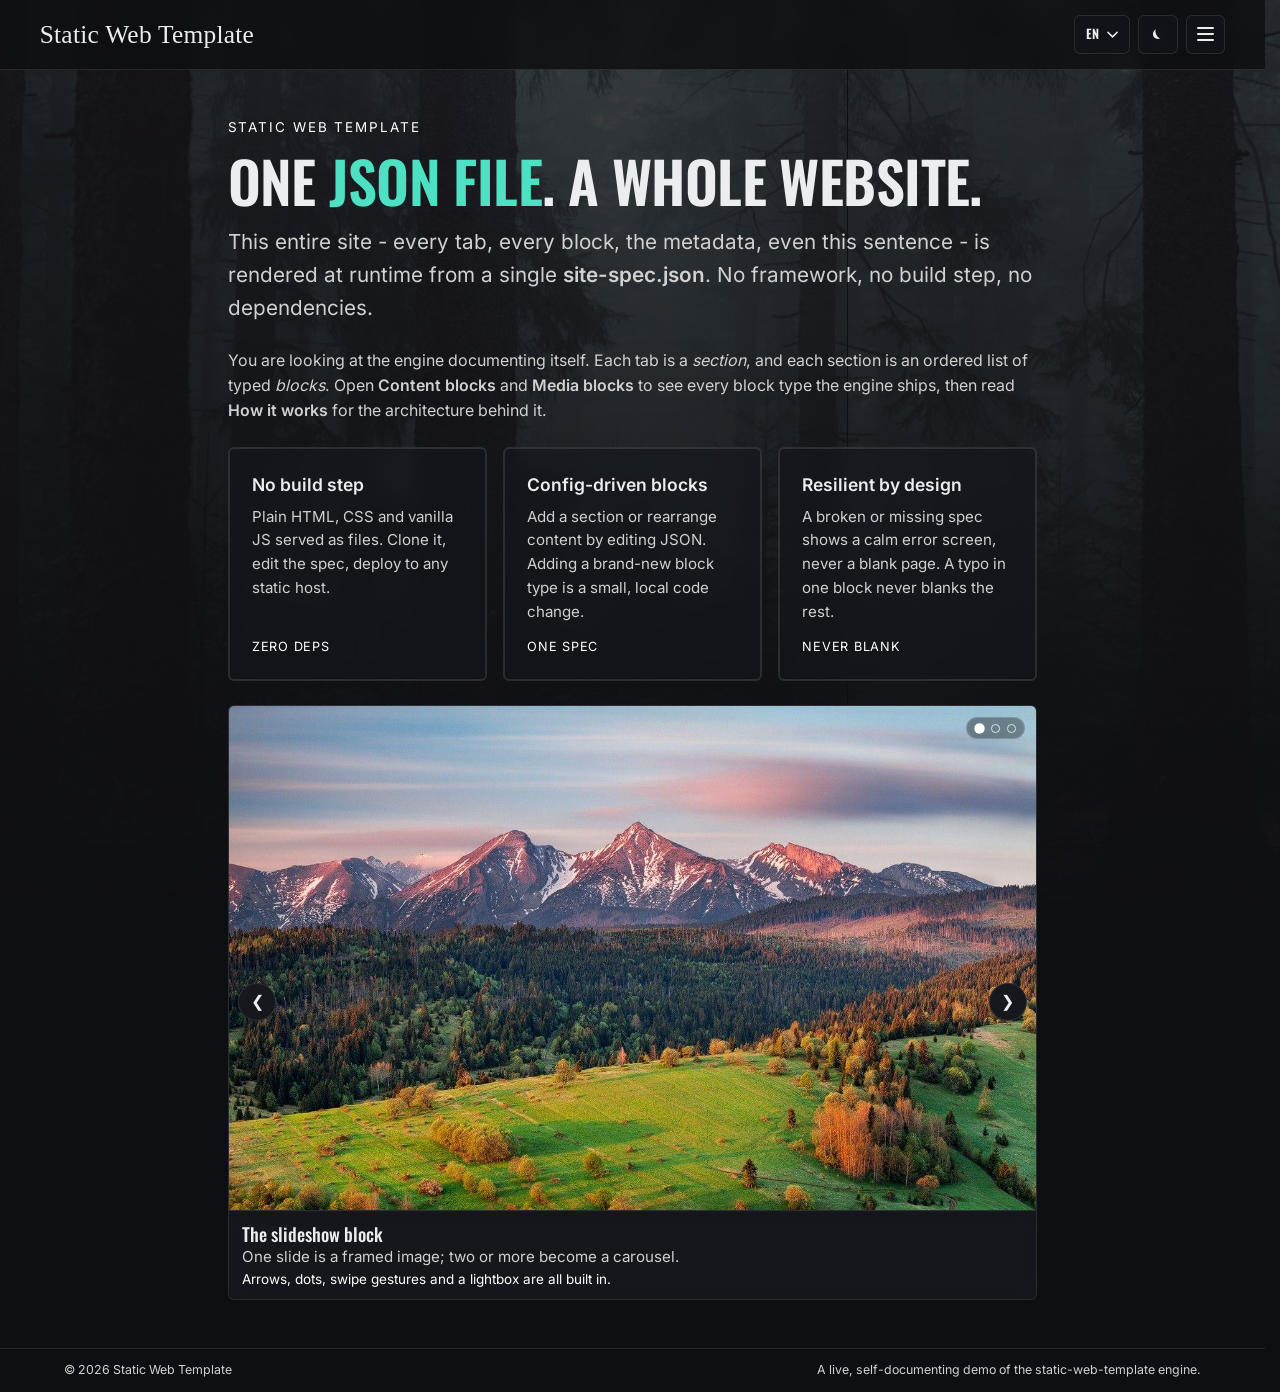
==== commit 6b7345a7: "em dashes removal, spacing tweak, transitions tweak" ====
--- a/index.html
+++ b/index.html
@@ -6,9 +6,9 @@
 
     <!-- Metadata below is the SSR fallback for crawlers/scrapers. The engine
          (renderHead in engine.js) overwrites it from SITE.meta in site-spec.json
-         at load — edit the values THERE, not here, and keep these in sync. -->
-    <title>Static Web Template — a JSON-driven static site engine</title>
-    <meta name="description" content="A small, fast static site engine: one site-spec.json renders the whole page — no framework, no build step, no dependencies."/>
+         at load - edit the values THERE, not here, and keep these in sync. -->
+    <title>Static Web Template - a JSON-driven static site engine</title>
+    <meta name="description" content="A small, fast static site engine: one site-spec.json renders the whole page - no framework, no build step, no dependencies."/>
     <meta name="author" content="Static Web Template"/>
     <meta name="theme-color" content="#0e0f13"/>
     <!-- Lets the browser paint its own UI (canvas, scrollbar) dark from the
@@ -19,8 +19,8 @@
     <!-- Open Graph / social -->
     <meta property="og:type" content="website"/>
     <meta property="og:site_name" content="Static Web Template"/>
-    <meta property="og:title" content="Static Web Template — a JSON-driven static site engine"/>
-    <meta property="og:description" content="A small, fast static site engine: one site-spec.json renders the whole page — no framework, no build step, no dependencies."/>
+    <meta property="og:title" content="Static Web Template - a JSON-driven static site engine"/>
+    <meta property="og:description" content="A small, fast static site engine: one site-spec.json renders the whole page - no framework, no build step, no dependencies."/>
     <meta property="og:url" content="https://example.com/"/>
     <!-- Add an og:image once you have one (see meta.ogImage in site-spec.json);
          the engine + generate-static.mjs will stamp og:image/twitter:image then. -->
@@ -30,11 +30,11 @@
     <link rel="icon" href="assets/favicon.ico" sizes="any"/>
     <link rel="manifest" href="site.webmanifest"/>
     <!-- Non-standard hint at the LLM-readable summary. Discovery is by
-         convention (/llms.txt at the root, like robots.txt) — this link is
+         convention (/llms.txt at the root, like robots.txt) - this link is
          belt-and-braces for tools that parse HTML for it. -->
     <link rel="alternate" type="text/markdown" href="llms.txt" title="LLM-friendly content"/>
 
-    <!-- Fonts are self-hosted variable woff2 (declared in styles.css) — no
+    <!-- Fonts are self-hosted variable woff2 (declared in styles.css) - no
          Google Fonts request chain. Preload latin + latin-ext of both families
          for the first paint. crossorigin is required on font preloads even
          same-origin. -->
@@ -54,18 +54,18 @@
 
     <!-- Anti-flash safety net: html.site-booting hides the shell until the
          engine swaps it to site-ready. If JS is off or fails to load, that
-         swap never happens — so force the page visible for no-JS users. -->
+         swap never happens - so force the page visible for no-JS users. -->
     <noscript>
         <style>html.site-booting body { opacity: 1 !important; }</style>
     </noscript>
 
     <!-- Static mirror of the runtime JSON-LD for crawlers that don't run JS.
-         GENERATED — do not edit: run `node generate-static.mjs`. The engine
+         GENERATED - do not edit: run `node generate-static.mjs`. The engine
          upserts this same tag (by its data-jsonld marker) at boot. -->
-    <script type="application/ld+json" data-jsonld="business">{"@context":"https://schema.org","@type":"Store","name":"Static Web Template","legalName":"Static Web Template","telephone":"+1 (000) 000-0000","email":"name@example.com","description":"A small, fast static site engine: one site-spec.json renders the whole page — no framework, no build step, no dependencies.","url":"https://example.com/","address":{"@type":"PostalAddress","streetAddress":"123 Example Street","addressLocality":"Anytown","postalCode":"00000","addressCountry":"Country"},"hasMap":"https://www.google.com/maps/search/?api=1&query=Times%20Square%2C%20New%20York%2C%20NY","sameAs":["https://instagram.com/","https://youtube.com/","https://spotify.com/","https://github.com/","https://linkedin.com/"],"openingHoursSpecification":[{"@type":"OpeningHoursSpecification","dayOfWeek":"Monday","opens":"09:00","closes":"17:00"},{"@type":"OpeningHoursSpecification","dayOfWeek":"Tuesday","opens":"09:00","closes":"17:00"},{"@type":"OpeningHoursSpecification","dayOfWeek":"Wednesday","opens":"09:00","closes":"17:00"},{"@type":"OpeningHoursSpecification","dayOfWeek":"Thursday","opens":"09:00","closes":"17:00"},{"@type":"OpeningHoursSpecification","dayOfWeek":"Friday","opens":"09:00","closes":"17:00"}]}</script>
+    <script type="application/ld+json" data-jsonld="business">{"@context":"https://schema.org","@type":"Store","name":"Static Web Template","legalName":"Static Web Template","telephone":"+1 (000) 000-0000","email":"name@example.com","description":"A small, fast static site engine: one site-spec.json renders the whole page - no framework, no build step, no dependencies.","url":"https://example.com/","address":{"@type":"PostalAddress","streetAddress":"123 Example Street","addressLocality":"Anytown","postalCode":"00000","addressCountry":"Country"},"hasMap":"https://www.google.com/maps/search/?api=1&query=Times%20Square%2C%20New%20York%2C%20NY","sameAs":["https://instagram.com/","https://youtube.com/","https://spotify.com/","https://github.com/","https://linkedin.com/"],"openingHoursSpecification":[{"@type":"OpeningHoursSpecification","dayOfWeek":"Monday","opens":"09:00","closes":"17:00"},{"@type":"OpeningHoursSpecification","dayOfWeek":"Tuesday","opens":"09:00","closes":"17:00"},{"@type":"OpeningHoursSpecification","dayOfWeek":"Wednesday","opens":"09:00","closes":"17:00"},{"@type":"OpeningHoursSpecification","dayOfWeek":"Thursday","opens":"09:00","closes":"17:00"},{"@type":"OpeningHoursSpecification","dayOfWeek":"Friday","opens":"09:00","closes":"17:00"}]}</script>
     <!-- Preload of the default tab's first image (the likely LCP element),
          so it downloads in parallel with engine.js instead of waiting for
-         the render. GENERATED — do not edit: run `node generate-static.mjs`. -->
+         the render. GENERATED - do not edit: run `node generate-static.mjs`. -->
     <link rel="preload" data-preload="lcp" as="image" href="assets/slides/mountains.jpg" fetchpriority="high"/>
 </head>
 <body data-theme="dark">
@@ -85,7 +85,7 @@
 
     <div class="header-actions">
         <!-- Language switcher: a custom <details> dropdown built by the engine
-             (initLang) into this container — a frosted button + a site-styled
+             (initLang) into this container - a frosted button + a site-styled
              option list. Ships HIDDEN and is revealed only when a second locale
              exists, so a single-locale site shows no switcher even without JS. -->
         <div class="lang-switcher" id="langSwitcher" hidden></div>
@@ -131,7 +131,7 @@
 <main id="main" class="content" tabindex="-1">
     <!-- No-JS fallback: the engine renders all content from site-spec.json,
          so without JavaScript this page is an empty shell. Content-free by
-         design (no contact data duplicated here — the golden rule); it just
+         design (no contact data duplicated here - the golden rule); it just
          explains the situation and points at the plain-text mirror. -->
     <noscript>
         <div class="block">
--- a/styles.css
+++ b/styles.css
@@ -4,7 +4,7 @@
    ========================================================= */
 
 /* ---- Webfonts (self-hosted) -------------------------------------------
-   Variable woff2 files served from our own origin — no Google Fonts request
+   Variable woff2 files served from our own origin - no Google Fonts request
    chain in the critical path, no third-party connection (EU-friendly). One
    file per family+subset covers every weight the site uses (Inter 400–600,
    Oswald 500–600); the browser only fetches the subsets the text needs
@@ -51,7 +51,7 @@
     /* Headings: bold/industrial condensed face. */
     --font-serif: "Oswald", "Arial Narrow", system-ui, sans-serif;
     /* Brand wordmark only. The header brand renders as an image (spec-level
-       brandImage), so this only shows on the error screen's text fallback —
+       brandImage), so this only shows on the error screen's text fallback -
        no webfont is loaded for it, system serif is enough. */
     --font-brand: Georgia, "Times New Roman", serif;
 
@@ -75,7 +75,7 @@
 
     --transition: 220ms cubic-bezier(0.4, 0, 0.2, 1);
 
-    /* Interaction tokens — theme-independent (same in light + dark).
+    /* Interaction tokens - theme-independent (same in light + dark).
        Keyboard focus ring (only shown after real keyboard nav) and the
        subtle "press" shrink shared by every button-like control. */
     --focus-ring: 2px solid var(--accent);
@@ -83,7 +83,7 @@
 
     --unicode-arrow: "\2192"; /* Unicode for → */
 
-    /* Theme-independent tokens — identical in light + dark, so defined once
+    /* Theme-independent tokens - identical in light + dark, so defined once
        here instead of duplicated in both [data-theme] blocks.
 
        --brand-* : per-platform social/contact icon tints. renderTheme() can
@@ -127,77 +127,77 @@
     color-scheme: light;
 }
 
-/* Dark (default) — only tokens that DIFFER from light live here. Shared,
+/* Dark (default) - only tokens that DIFFER from light live here. Shared,
    theme-independent tokens (brand/on-image/dot/chip/panel-blur) are in :root. */
 [data-theme="dark"] {
-    /* — Backgrounds — */
+    /* - Backgrounds - */
     --bg-base: #0e0f13; /* page background */
     --bg-panel: rgba(22, 24, 30, 0.62); /* cards / link rows (translucent) */
     --bg-panel-solid: #16181e; /* mobile drawer, buttons (opaque) */
 
-    /* — Text — */
+    /* - Text - */
     --text: #ecedf1; /* headings + body */
     --text-soft: #d1d1d1; /* secondary / lead text */
     --text-faint: #ffffff; /* footer / captions */
 
-    /* — Menu / nav — */
+    /* - Menu / nav - */
     --menu-text: #a6a9b4; /* idle nav link */
     --menu-text-active: #ecedf1; /* hovered / active nav link */
     --menu-hover-bg: var(--accent-soft); /* hover pill behind link */
 
-    /* — Accents & lines — */
+    /* - Accents & lines - */
     --accent: #4de0c2;
     /* Derived from --accent so changing the brand color updates the soft
-       accent (hover pills, focus glow) automatically — one value, many uses. */
+       accent (hover pills, focus glow) automatically - one value, many uses. */
     --accent-soft: color-mix(in srgb, var(--accent) 14%, transparent);
     --border: rgba(255, 255, 255, 0.10);
 
-    /* — Background-image overlay & header — */
+    /* - Background-image overlay & header - */
     --overlay-top: rgba(14, 15, 19, 0.79);
     --overlay-bottom: rgba(14, 15, 19, 0.98);
     --header-bg: rgba(14, 15, 19, 0.82);
 
-    /* — Monochrome icon/logo inversion —
+    /* - Monochrome icon/logo inversion -
        Card icons and the optional header logo are black PNGs on transparent.
        Black art is invisible on the dark theme, so dark inverts it to white;
        light leaves it untouched. */
     --mono-icon-filter: invert(1);
 }
 
-/* Light — only tokens that DIFFER from dark; shared tokens are in :root. */
+/* Light - only tokens that DIFFER from dark; shared tokens are in :root. */
 [data-theme="light"] {
-    /* — Backgrounds — */
+    /* - Backgrounds - */
     --bg-base: #ffffff; /* page background */
     /* Cards/rows are more opaque in light mode so text sits on a near-solid
        surface instead of letting the background photo bleed through. */
     --bg-panel: rgba(248, 248, 250, 0.90); /* cards / link rows */
     --bg-panel-solid: #f1f1f4; /* mobile drawer, buttons (opaque) */
 
-    /* — Text — */
+    /* - Text - */
     --text: #15161a; /* headings + body */
     --text-soft: #131415; /* secondary / lead text */
     --text-faint: #212123; /* footer / captions */
 
-    /* — Menu / nav — */
+    /* - Menu / nav - */
     --menu-text: #4b4d55; /* idle nav link */
     --menu-text-active: #15161a; /* hovered / active nav link */
     --menu-hover-bg: var(--accent-soft); /* hover pill behind link */
 
-    /* — Accents & lines — */
+    /* - Accents & lines - */
     --accent: #0b7d6c;
     /* Derived from --accent. Light mode uses a slightly lower 10% tint. */
     --accent-soft: color-mix(in srgb, var(--accent) 10%, transparent);
     --border: rgba(43, 43, 43, 0.49);
 
-    /* — Background-image overlay & header —
+    /* - Background-image overlay & header -
        Heavier than dark: pushes the background photo back so cards/text read
        cleanly in light mode while still showing the image. */
     --overlay-top: rgba(255, 255, 255, 0.47);
     --overlay-bottom: rgba(255, 255, 255, 0.62);
     --header-bg: rgba(255, 255, 255, 0.90);
 
-    /* — Monochrome icon/logo inversion —
-       Black art already reads on the white theme — no filter. */
+    /* - Monochrome icon/logo inversion -
+       Black art already reads on the white theme - no filter. */
     --mono-icon-filter: none;
 }
 
@@ -208,7 +208,7 @@
     box-sizing: border-box;
 }
 
-/* No text I-beam anywhere — mouse stays a normal arrow over text.
+/* No text I-beam anywhere - mouse stays a normal arrow over text.
    Interactive elements still get the pointer hand below. */
 * {
     cursor: default;
@@ -235,7 +235,7 @@
 html {
     /* Root font-size = the global size dial (--root-scale in :root). All rem
        units resolve against this, so changing the token rescales the whole
-       site. Must live here on `html`, not body — rem is anchored to the root. */
+       site. Must live here on `html`, not body - rem is anchored to the root. */
     font-size: var(--root-scale);
 
     -webkit-text-size-adjust: 100%;
@@ -360,7 +360,7 @@
 
 /* ---- Hover / press policy ---------------------------------------------
    Hover styling lives in per-component `@media (hover: hover)` blocks, so
-   touch devices never get sticky hover states — no per-component "undo on
+   touch devices never get sticky hover states - no per-component "undo on
    touch" rules needed. Press feedback (:active) stays unconditional so taps
    still respond. The bordered controls share one press rule: */
 .theme-toggle:active,
@@ -411,7 +411,7 @@
     right: 0;
     width: 100%;
     height: 100vh; /* fallback */
-    height: 100lvh; /* LARGE viewport height: the tallest state (URL bar hidden), and it does NOT change as the bar slides — so no resize on scroll */
+    height: 100lvh; /* LARGE viewport height: the tallest state (URL bar hidden), and it does NOT change as the bar slides - so no resize on scroll */
     z-index: -2;
     pointer-events: none;
 }
@@ -425,9 +425,9 @@
     background-repeat: no-repeat;
     opacity: 0;
     transition: opacity 1200ms ease;
-    /* Continuous, seamless drift — zoom in and back out forever, no snap.
+    /* Continuous, seamless drift - zoom in and back out forever, no snap.
        Runs on both layers always; opacity (.is-active) decides which shows. */
-    /* Ken Burns drift — toggle by commenting line below. */
+    /* Ken Burns drift - toggle by commenting line below. */
     animation: bg-drift 15s ease-in-out infinite alternate;
 }
 
@@ -506,7 +506,7 @@
     }
 }
 
-/* Brand as a PNG logo — set by renderNav() when the spec has `brandImage`.
+/* Brand as a PNG logo - set by renderNav() when the spec has `brandImage`.
    The image is height-bound to roughly the text brand's visual size so the
    header layout and header-fit math stay unchanged; width follows the asset's
    aspect ratio. Monochrome black logos get the same dark-theme inversion as
@@ -595,7 +595,7 @@
     }
 }
 
-/* Language switcher — a custom <details> dropdown (built by initLang). The
+/* Language switcher - a custom <details> dropdown (built by initLang). The
    summary is the frosted "button" (same chrome as the theme toggle); the list
    is a fully site-styled panel, since native <select> option lists can't be
    themed. Ships hidden; the container is revealed only for a multi-locale site. */
@@ -607,7 +607,7 @@
     position: relative;
 }
 
-/* Trigger button (the <summary>) — the frosted control the site already uses. */
+/* Trigger button (the <summary>) - the frosted control the site already uses. */
 .lang-dd__current {
     display: inline-flex;
     align-items: center;
@@ -643,7 +643,7 @@
     transform: rotate(180deg);
 }
 
-/* Option list — a frosted panel dropped below the button, matching the cards
+/* Option list - a frosted panel dropped below the button, matching the cards
    and mobile drawer. Sits above the sticky header. */
 .lang-dd__list {
     position: absolute;
@@ -688,7 +688,7 @@
     color: var(--accent);
 }
 
-/* Theme toggle icon — one SVG that morphs between a crescent moon (dark mode,
+/* Theme toggle icon - one SVG that morphs between a crescent moon (dark mode,
    default) and a rayed sun (light mode). The "bite" is a mask circle that
    slides off-shape in light mode; the rays fade + scale in. Pure CSS, driven
    by [data-theme="light"] on <body>. The global prefers-reduced-motion rule
@@ -830,7 +830,7 @@
     color: var(--brand-email);
 }
 
-/* GitHub is a monochrome mark — it follows the text color so it stays legible
+/* GitHub is a monochrome mark - it follows the text color so it stays legible
    in both themes; LinkedIn keeps its brand blue (a mid blue readable on both). */
 .socials__link--github svg {
     color: var(--text);
@@ -853,7 +853,7 @@
     display: flex;
     flex-direction: column;
     gap: 0.25rem;
-    /* Frosted, like the header — translucent panel + blur instead of solid. */
+    /* Frosted, like the header - translucent panel + blur instead of solid. */
     background: var(--header-bg);
     border-left: 1px solid var(--border);
     transform: translateX(105%);
@@ -949,9 +949,10 @@
     width: 100%;
     max-width: var(--content-width);
     margin: 0 auto;
-    /* Bottom: the same gap that separates two blocks, so the last block sits
-       one block-gap above the footer line. */
-    padding: clamp(2rem, 6vw, 3rem) var(--gutter) var(--block-gap);
+    /* Top and bottom share one value, so the last block sits exactly as far
+       above the footer line as the first block sits below the header. */
+    --content-pad-y: clamp(2rem, 6vw, 3rem);
+    padding: var(--content-pad-y) var(--gutter);
     outline: none;
     flex: 1 0 auto;
 }
@@ -969,19 +970,19 @@
     display: none;
 }
 
-/* Off-screen embed warm-up — driven by warmUpIframes() in engine.js, which
+/* Off-screen embed warm-up - driven by warmUpIframes() in engine.js, which
    pre-loads a hidden tab's map/video iframes so opening that tab is instant.
    A display:none panel gives its iframes no box, and a zero-size YouTube
    player locks onto its smallest (cropped, pixelated) poster rendition, so
    for the few seconds the embeds are loading the panel is laid out at its
-   real width instead — parked outside the viewport.
+   real width instead - parked outside the viewport.
 
    Two properties are load-bearing, and both are the way they are because the
    obvious alternatives failed:
    - `left: -200vw` (not `visibility: hidden`) is what keeps the panel from
      being seen. `visibility` is inherited but a DESCENDANT CAN TURN IT BACK
      ON, and the carousel does exactly that (`.carousel__slide.is-active,
-     .carousel--single .carousel__slide { visibility: visible }`) — a warming
+     .carousel--single .carousel__slide { visibility: visible }`) - a warming
      panel's slideshow painted straight over the live page. Being genuinely
      off-screen can't be overridden from the inside. `opacity: 0` backs it up
      for the same reason: it applies to the subtree as a group.
@@ -1001,7 +1002,7 @@
 }
 
 .section--active {
-    animation: panel-in 150ms cubic-bezier(0.4, 0, 0.2, 1);
+    animation: panel-in 90ms cubic-bezier(0.4, 0, 0.2, 1);
 }
 
 @keyframes panel-in {
@@ -1022,7 +1023,7 @@
 /* ---- Block layout: uniform spacing ----------------------------------- */
 /* Every rendered block is wrapped by JS in a .block element. This is the
    single source of truth for the vertical rhythm between blocks. Adding a new
-   block type needs no new spacing CSS — it inherits .block + .block. Blocks
+   block type needs no new spacing CSS - it inherits .block + .block. Blocks
    fill the content column; control a block's own width inside its builder/CSS
    if it ever needs to be narrower. */
 .block {
@@ -1104,7 +1105,7 @@
     letter-spacing: 0.01em;
 }
 
-/* Accent via <em> in the spec's section `title` — same treatment as
+/* Accent via <em> in the spec's section `title` - same treatment as
    .intro__title em: accent color, no italics. NOTE: .section__title is a
    flex container, so spec titles should wrap the WHOLE text in one <em>
    (a partial <em> would split the title into gap-separated flex items). */
@@ -1137,7 +1138,7 @@
     /* transform uses a short ease-OUT (fast start, gentle settle) so the 3px
        lift feels crisp, not draggy; border-color keeps the shared curve. The
        lift is composited (see will-change on a.card__link) so moving the
-       blurred panel doesn't repaint the backdrop-filter every frame — that
+       blurred panel doesn't repaint the backdrop-filter every frame - that
        repaint was the stutter. */
     transition: transform 140ms cubic-bezier(0.2, 0.7, 0.3, 1), border-color var(--transition);
     display: flex;
@@ -1145,7 +1146,7 @@
 }
 
 /* Only clickable cards react to the cursor. A plain (non-linked) .card stays
-   put — reacting like a button would be a false affordance (user hovers, it
+   put - reacting like a button would be a false affordance (user hovers, it
    lifts and glows, click does nothing). The lift/accent is reserved for
    a.card__link, which is what buildCards adds only when the card is a link. */
 @media (hover: hover) {
@@ -1155,7 +1156,7 @@
     }
 }
 
-/* Card icon — set by buildCards() when an item has an `icon`: a monochrome
+/* Card icon - set by buildCards() when an item has an `icon`: a monochrome
    black-on-transparent PNG, sat to the LEFT of the text
    and vertically centered against it (.card--icon switches the card from the
    default column to a row). The --mono-icon-filter token inverts it to white
@@ -1214,7 +1215,7 @@
 }
 
 /* Persistent "go" cue on clickable cards, so the affordance survives on touch
-   (no hover on mobile) — not just on desktop hover. The arrow rides on the
+   (no hover on mobile) - not just on desktop hover. The arrow rides on the
    accent meta line and nudges right on hover. */
 a.card__link .card__meta::after {
     /* content: var(--unicode-arrow); */ /* arrow cue intentionally disabled */
@@ -1264,7 +1265,7 @@
 
 /* The accent meta line doubles as the "this card is a link" cue (paired with
    the hover lift on a.card__link). On a plain, non-clickable card the same
-   accent would be a false affordance — mute it to the caption color so the
+   accent would be a false affordance - mute it to the caption color so the
    accent keeps meaning "clickable" everywhere. */
 article.card .card__meta {
     color: var(--text-faint);
@@ -1320,7 +1321,7 @@
     overflow-wrap: anywhere;
 }
 
-/* Persistent clickability cue — same arrow language as redirect cards, so
+/* Persistent clickability cue - same arrow language as redirect cards, so
    contact rows never need a "these are clickable" sentence in the copy. */
 .link-list__arrow {
     margin-left: auto;
@@ -1341,7 +1342,7 @@
     margin-left: 0.75rem;
 }
 
-/* layout: "grid" — rows become side-by-side tiles (auto-stacks when narrow). */
+/* layout: "grid" - rows become side-by-side tiles (auto-stacks when narrow). */
 .link-list--grid {
     grid-template-columns: repeat(auto-fit, minmax(15rem, 1fr));
     gap: 0.6rem;
@@ -1397,7 +1398,7 @@
 }
 
 /* Per-platform brand colors for contact-row icons. Brand colors, not theme
-   tokens — intentionally identical in light and dark mode, and kept on hover. */
+   tokens - intentionally identical in light and dark mode, and kept on hover. */
 .link-list--phone .link-list__icon {
     color: var(--brand-phone);
 }
@@ -1434,7 +1435,7 @@
    wrapper lets a wide table scroll sideways on narrow screens instead of
    squashing columns or forcing the whole page wider.
 
-   On mobile (<= 640px) the table is restructured into stacked row-cards — see
+   On mobile (<= 640px) the table is restructured into stacked row-cards - see
    "Table on mobile" right below the .table-cards rules. The base
    rules here are the DESKTOP table; do not put display:block / card styling
    here or it leaks onto desktop. */
@@ -1450,7 +1451,7 @@
 }
 
 /* Collapsible table (opt-in via `collapsible: true` in the spec): styled like
-   a FAQ item — the block carries the frame, the name renders as a flat toggle
+   a FAQ item - the block carries the frame, the name renders as a flat toggle
    row inside it, and the inner .table-scroll frame is stripped so the open
    state reads as ONE table continuing under the toggle row. The +/- icon is
    drawn by the shared .faq__icon rules (they also target .table__toggle-icon);
@@ -1473,7 +1474,7 @@
 }
 
 /* The toggle row + its hover live in the shared .faq__q/.table__toggle rules
-   (FAQ section) — like the +/- icon, the accordion look is styled once. */
+   (FAQ section) - like the +/- icon, the accordion look is styled once. */
 
 /* Open panel: divider under the toggle row, like .faq__a. */
 .table__panel {
@@ -1485,7 +1486,7 @@
     padding: 0.85rem 1.1rem 0;
 }
 
-/* The outer block already carries the frame — strip the inner one, and the
+/* The outer block already carries the frame - strip the inner one, and the
    last row's divider so it doesn't double with the frame's bottom edge. */
 .table-block--collapsible .table-scroll {
     border: 0;
@@ -1614,7 +1615,7 @@
        horizontally, turn each row into a self-contained card with cells
        stacked vertically. Works off source order, no JS change needed.
 
-       This is the ONLY place the card/stacking treatment lives — the base
+       This is the ONLY place the card/stacking treatment lives - the base
        .data-table rules above stay a normal desktop table. */
     /* Neutralize the scroll frame: the cards carry their own borders now. */
     .table-scroll {
@@ -1627,7 +1628,7 @@
     }
 
     /* Collapse the table structure to blocks so rows/cells stack. min-width:0
-       lets them shrink below their intrinsic content width — this is what stops
+       lets them shrink below their intrinsic content width - this is what stops
        a long sentence (e.g. the skladovanie row) from forcing a sideways scroll. */
     .data-table,
     .data-table thead,
@@ -1639,7 +1640,7 @@
         min-width: 0;
     }
 
-    /* Visually hide the header row — each stacked row is self-explanatory in
+    /* Visually hide the header row - each stacked row is self-explanatory in
        source order (e.g. condition then detail, or task/description/price). Kept in
        the DOM for screen readers. */
     .data-table thead {
@@ -1654,7 +1655,7 @@
 
     /* Stacked rows fuse into ONE continuous panel, like .hours__list: the
        tbody carries the frame (border/radius/background), rows carry only a
-       divider — so there are no doubled borders and no gaps between rows. */
+       divider - so there are no doubled borders and no gaps between rows. */
     .data-table tbody {
         border: 1px solid var(--border);
         border-radius: var(--radius);
@@ -1669,7 +1670,7 @@
         border-top: 1px solid var(--border);
     }
 
-    /* Stacked cards keep the original left-aligned, wrapping value cell —
+    /* Stacked cards keep the original left-aligned, wrapping value cell -
        the desktop right-align/nowrap treatment is a column concept and the
        columns don't exist here. */
     .data-table td.data-table__value {
@@ -1677,7 +1678,7 @@
         white-space: normal;
     }
 
-    /* Inside a collapsible table the outer block already carries the frame —
+    /* Inside a collapsible table the outer block already carries the frame -
        strip the stacked-card tbody's own frame so it doesn't double up. */
     .table-block--collapsible .data-table tbody {
         border: none;
@@ -1745,7 +1746,7 @@
 
 /* Shared accordion toggle button: the FAQ question row and the collapsible
    table's name row (same deduplication as the +/- icon rules below). Fills
-   its row, sits flat — the .faq__item / .table-block--collapsible frames it;
+   its row, sits flat - the .faq__item / .table-block--collapsible frames it;
    the 1.1rem inline padding lines the table name up with its cells. */
 .faq__q,
 .table__toggle,
@@ -1855,7 +1856,7 @@
     border-radius: var(--radius);
     overflow: hidden;
     background: var(--bg-panel);
-    aspect-ratio: 21 / 9; /* wider, shorter — more of a rectangle */
+    aspect-ratio: 21 / 9; /* wider, shorter - more of a rectangle */
 }
 
 .map-embed iframe {
@@ -1870,8 +1871,8 @@
 
 /* ---- Map: static mode (no iframe, clean themed card) ------------------ */
 /* Rendered when a `map` block sets mode: "static". A lightweight panel that
-   matches cards/table — location name, optional address, and the Open-in-Maps
-   button — instead of the noisier live iframe. */
+   matches cards/table - location name, optional address, and the Open-in-Maps
+   button - instead of the noisier live iframe. */
 .map-card {
     border: 1px solid var(--border);
     border-radius: var(--radius);
@@ -1929,11 +1930,11 @@
 /* ---- Video (YouTube embed) --------------------------------------------- */
 /* Rendered by buildVideo() in engine.js from a `video` block. Same framed-
    panel treatment as .map-embed, but fixed 16:9 at every width (video content
-   is 16:9 — a portrait crop would letterbox badly) and the iframe stays
+   is 16:9 - a portrait crop would letterbox badly) and the iframe stays
    interactive (no pointer-events trick; the visitor must be able to press
    play). Solid panel behind it so any player letterboxing reads as intended,
    matching the carousel viewport. Heading + blurb come from the shared
-   .block__name / .block__blurb rules — no CSS needed here. */
+   .block__name / .block__blurb rules - no CSS needed here. */
 .video-embed {
     border: 1px solid var(--border);
     border-radius: var(--radius);
@@ -1966,7 +1967,7 @@
     /* One canonical IMAGE shape. The chin (caption) is no longer a hardcoded
        height: slides are grid-stacked in the viewport below, so the frame is
        image (fixed ratio) + the tallest caption in this carousel. Still no
-       per-slide jumping — the container is sized by the tallest slide, once,
+       per-slide jumping - the container is sized by the tallest slide, once,
        and never resizes as slides change. */
     --carousel-ratio: 16 / 10;
 }
@@ -1982,14 +1983,14 @@
     overflow: hidden;
 
     /* Horizontal belongs to initSwipe, vertical stays the browser's page
-       scroll. Load-bearing — see the swipe gotcha in docs/gotchas.md: drop this and
+       scroll. Load-bearing - see the swipe gotcha in docs/gotchas.md: drop this and
        the browser can claim the whole gesture, so the swipe never fires. */
     touch-action: pan-y;
 }
 
 /* All slides stay in the stack; opacity shows/hides. A slide is a 2-row grid:
    row 1 = image at the canonical ratio, row 2 = chin, which flexes to fill
-   whatever the tallest caption claimed — so chins match across slides. */
+   whatever the tallest caption claimed - so chins match across slides. */
 .carousel__slide {
     grid-area: 1 / 1;
     min-width: 0;
@@ -2022,7 +2023,7 @@
 }
 
 /* Expand button wraps the image so it's a real, focusable control that opens
-   the lightbox. The canonical ratio now lives HERE, not on the viewport —
+   the lightbox. The canonical ratio now lives HERE, not on the viewport -
    the image area is the fixed part of the frame, the chin is the flexible
    part. zoom-in cursor hints it's clickable. */
 .carousel__expand {
@@ -2064,7 +2065,7 @@
    Content-sized: the line-clamps below are the ceiling, not a fixed pixel
    height. The old fixed height (clamp + vw) was smaller than 1 title line +
    2 text lines on phones, and justify-content: center clipped the overflow
-   on BOTH edges — that was the sliced-title / mid-word-cut bug. */
+   on BOTH edges - that was the sliced-title / mid-word-cut bug. */
 .carousel__caption {
     z-index: 2;
 
@@ -2103,7 +2104,7 @@
 }
 
 /* Line-clamps are now the ONLY cap on caption size. Overflow past the clamp
-   ends on a line boundary with an ellipsis — never a sliced glyph. */
+   ends on a line boundary with an ellipsis - never a sliced glyph. */
 .carousel__title,
 .carousel__text,
 .carousel__subtext {
@@ -2246,7 +2247,7 @@
 }
 
 /* Each tile is a button so it's focusable/keyboard-openable. Strip button
-   chrome; the image fills it. zoom-in cursor signals it opens the lightbox —
+   chrome; the image fills it. zoom-in cursor signals it opens the lightbox -
    same affordance language as .carousel__expand. */
 .gallery__item {
     display: flex;
@@ -2403,7 +2404,7 @@
 
 /* ---- Review block ----------------------------------------------------- */
 /* Rendered by buildReview() in engine.js from a `review` block. Outbound
-   "leave a review" CTAs (Google, Facebook, …). No backend — each is a link to
+   "leave a review" CTAs (Google, Facebook, …). No backend - each is a link to
    the platform's own review page. Surfaces match cards/links so it re-themes
    for free in light/dark and on the 404 page. */
 
@@ -2472,7 +2473,7 @@
 /* Touch layout tweak: center the Open-in-Maps button under the full-width
    embed. (The iframe itself is view-only via pointer-events: none in its base
    rule, so Firefox/Android can't hijack scroll taps into Maps.) Hover styling
-   needs no touch overrides — it's gated behind @media (hover: hover) at each
+   needs no touch overrides - it's gated behind @media (hover: hover) at each
    component, so touch never receives sticky hover states in the first place. */
 @media (hover: none), (pointer: coarse) {
     .map-open-row {
@@ -2510,7 +2511,7 @@
    (or stays empty if analytics is off / unreachable), and the ::before dot
    only shows once there's text, so there's no stray leading dot. When it
    links to the public dashboard it's a plain footer link and inherits the
-   shared `.site-footer a` style — same as the credit link — so both match.
+   shared `.site-footer a` style - same as the credit link - so both match.
    The faint color applies only to the non-link span variant. */
 span.footer__count {
     color: var(--text-soft);
@@ -2529,7 +2530,7 @@
    (1) genuinely small screens via the media query below;
    (2) the .force-mobile-nav class, added by JS (initHeaderFit) the instant the
        desktop nav and the header socials would touch. In that mode the desktop
-       nav AND the header socials are both hidden and the hamburger takes over —
+       nav AND the header socials are both hidden and the hamburger takes over -
        the socials still live in the mobile drawer, so nothing is lost.
    CSS can't @media on a class, so the two triggers are kept as parallel rules. */
 .site-header.force-mobile-nav .nav-desktop {
@@ -2560,7 +2561,7 @@
     }
 
     /* Let the brand shrink + ellipsis so the action buttons (lang/theme/menu)
-       ALWAYS fit — a long brand otherwise overflows the header and clips the
+       ALWAYS fit - a long brand otherwise overflows the header and clips the
        menu button off-screen (body is overflow-x:hidden). Safe here: the
        desktop nav is already hidden at this width, so header-fit's
        natural-width measurement is moot. header-actions stays flex:none so the
@@ -2603,7 +2604,7 @@
 /* ---- Lightbox (expanded image view) ----------------------------------- */
 /* A single shared overlay (created once in JS) reused by every carousel.
    Shows the full image letterboxed (object-fit: contain) so each image keeps
-   its own aspect ratio inside one uniform frame — nothing is cropped.
+   its own aspect ratio inside one uniform frame - nothing is cropped.
 
    It is a native modal <dialog> (getLightbox calls showModal()), so it lives in
    the top layer - no z-index - and the browser makes the page behind it inert.
@@ -2780,7 +2781,7 @@
 }
 
 /* ----------------------------------------------------------------------
-   ERROR STATE — shown when site-spec.json can't be loaded/parsed and there
+   ERROR STATE - shown when site-spec.json can't be loaded/parsed and there
    is no inline content to fall back to. Append to styles.css. Uses the same
    theme tokens as the rest of the site, so it re-themes for free.
 ---------------------------------------------------------------------- */
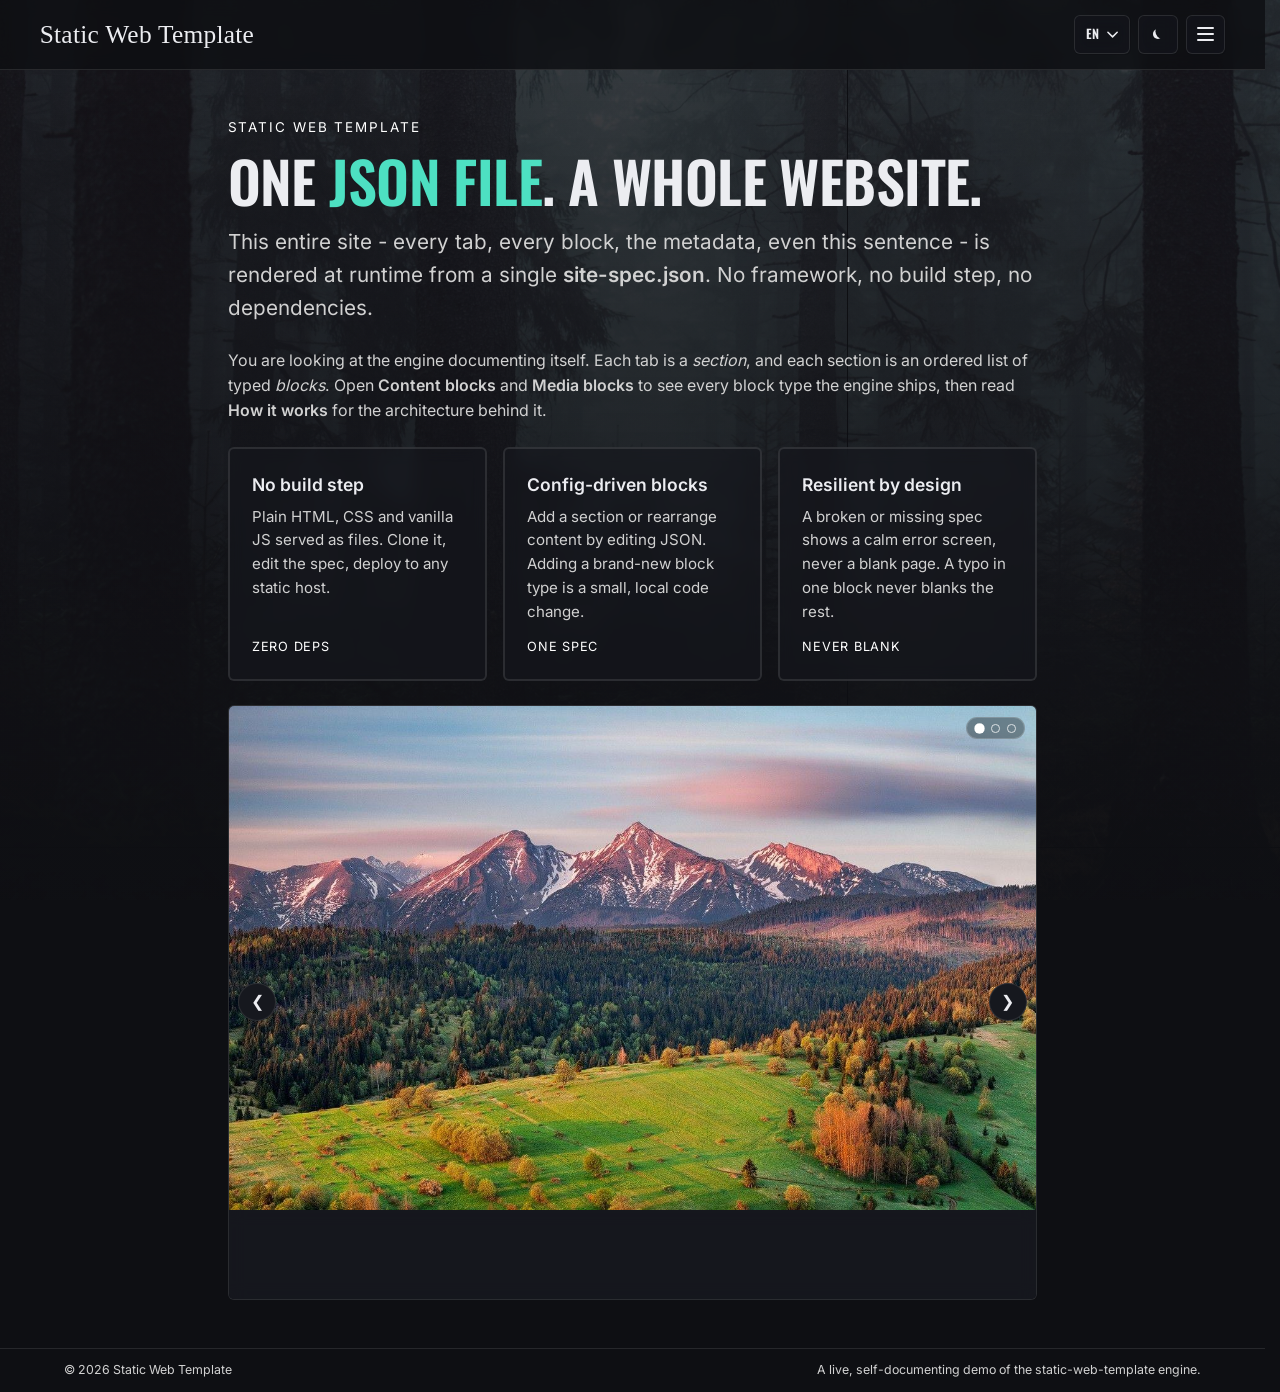
==== commit 1aebfc58: "ui tweaker" ====
--- a/index.html
+++ b/index.html
@@ -23,7 +23,7 @@
     <meta property="og:description" content="A small, fast static site engine: one site-spec.json renders the whole page - no framework, no build step, no dependencies."/>
     <meta property="og:url" content="https://example.com/"/>
     <!-- Add an og:image once you have one (see meta.ogImage in site-spec.json);
-         the engine + generate-static.mjs will stamp og:image/twitter:image then. -->
+         the engine + dev/generate-static.mjs will stamp og:image/twitter:image then. -->
     <meta name="twitter:card" content="summary"/>
 
     <link rel="canonical" href="https://example.com/"/>
@@ -60,12 +60,12 @@
     </noscript>
 
     <!-- Static mirror of the runtime JSON-LD for crawlers that don't run JS.
-         GENERATED - do not edit: run `node generate-static.mjs`. The engine
+         GENERATED - do not edit: run `node dev/generate-static.mjs`. The engine
          upserts this same tag (by its data-jsonld marker) at boot. -->
     <script type="application/ld+json" data-jsonld="business">{"@context":"https://schema.org","@type":"Store","name":"Static Web Template","legalName":"Static Web Template","telephone":"+1 (000) 000-0000","email":"name@example.com","description":"A small, fast static site engine: one site-spec.json renders the whole page - no framework, no build step, no dependencies.","url":"https://example.com/","address":{"@type":"PostalAddress","streetAddress":"123 Example Street","addressLocality":"Anytown","postalCode":"00000","addressCountry":"Country"},"hasMap":"https://www.google.com/maps/search/?api=1&query=Times%20Square%2C%20New%20York%2C%20NY","sameAs":["https://instagram.com/","https://youtube.com/","https://spotify.com/","https://github.com/","https://linkedin.com/"],"openingHoursSpecification":[{"@type":"OpeningHoursSpecification","dayOfWeek":"Monday","opens":"09:00","closes":"17:00"},{"@type":"OpeningHoursSpecification","dayOfWeek":"Tuesday","opens":"09:00","closes":"17:00"},{"@type":"OpeningHoursSpecification","dayOfWeek":"Wednesday","opens":"09:00","closes":"17:00"},{"@type":"OpeningHoursSpecification","dayOfWeek":"Thursday","opens":"09:00","closes":"17:00"},{"@type":"OpeningHoursSpecification","dayOfWeek":"Friday","opens":"09:00","closes":"17:00"}]}</script>
     <!-- Preload of the default tab's first image (the likely LCP element),
          so it downloads in parallel with engine.js instead of waiting for
-         the render. GENERATED - do not edit: run `node generate-static.mjs`. -->
+         the render. GENERATED - do not edit: run `node dev/generate-static.mjs`. -->
     <link rel="preload" data-preload="lcp" as="image" href="assets/slides/mountains.jpg" fetchpriority="high"/>
 </head>
 <body data-theme="dark">
--- a/styles.css
+++ b/styles.css
@@ -76,12 +76,38 @@
     --transition: 220ms cubic-bezier(0.4, 0, 0.2, 1);
 
     /* Interaction tokens - theme-independent (same in light + dark).
-       Keyboard focus ring (only shown after real keyboard nav) and the
-       subtle "press" shrink shared by every button-like control. */
-    --focus-ring: 2px solid var(--accent);
+       Gap between an element and its keyboard focus ring (only shown after
+       real keyboard nav). The ring itself, --focus-ring, reads --accent, so
+       it lives in the shared [data-theme] block below the theme blocks. */
     --focus-offset: 3px;
 
     --unicode-arrow: "\2192"; /* Unicode for → */
+
+    /* Background image motion (the two .bg layers). --bg-motion names one of
+       the bg-* @keyframes in the Background section (bg-drift, bg-zoom,
+       bg-pan, bg-breathe, bg-float), or `none` for a still image. --bg-fade is
+       the crossfade between images. */
+    --bg-motion: bg-drift;
+    --bg-motion-duration: 15s;
+    --bg-motion-easing: ease-in-out;
+    --bg-motion-direction: alternate;
+    --bg-fade: 1200ms;
+
+    /* Desktop header tabs. Width 0 = no border (the default look). */
+    --tab-radius: var(--radius-sm);
+    --tab-border-width: 0px;
+
+    /* Active-tab marker: the bar drawn on the active desktop tab. Default is
+       a 2px underline as wide as the label. Full width: --tab-indicator-width
+       100%. Dot: width = height, radius 50%. Overline: set the top, bottom
+       auto. Off: height 0 (pair with --tab-active-bg for a filled pill).
+       Its color and the active fill read --accent, so they live in the shared
+       [data-theme] block. */
+    --tab-indicator-width: calc(100% - 1.7rem);
+    --tab-indicator-height: 2px;
+    --tab-indicator-radius: 2px;
+    --tab-indicator-top: auto;
+    --tab-indicator-bottom: 0.15rem;
 
     /* Theme-independent tokens - identical in light + dark, so defined once
        here instead of duplicated in both [data-theme] blocks.
@@ -199,6 +225,23 @@
     /* - Monochrome icon/logo inversion -
        Black art already reads on the white theme - no filter. */
     --mono-icon-filter: none;
+}
+
+/* Shared tokens that READ a per-theme token. A var() inside a custom property
+   is resolved on the element that declares it, and the per-theme tokens
+   (--accent, --border, ...) only exist on <body>, the [data-theme] element.
+   Declared in :root these would resolve to nothing (that is what broke the
+   keyboard focus ring). So they are declared once here: same definition in
+   both themes, resolved against whichever theme is active. */
+[data-theme] {
+    --focus-ring: 2px solid var(--accent);
+    --tab-border-color: var(--border); /* only drawn when --tab-border-width > 0 */
+    --tab-indicator-color: var(--accent);
+    --tab-active-bg: transparent; /* active tab fill; e.g. var(--accent-soft) for a pill */
+    /* Desktop tab hover. Default to the menu tokens, which the mobile drawer
+       also uses - set these to restyle the desktop tabs alone. */
+    --tab-hover-bg: var(--menu-hover-bg);
+    --tab-hover-text: var(--menu-text-active);
 }
 
 /* ---- Reset-ish -------------------------------------------------------- */
@@ -418,29 +461,68 @@
 
 /* Two stacked background layers so we can crossfade between images without a
    flash. JS toggles .is-active to fade one in while the other fades out, and
-   each active layer runs a slow Ken Burns drift/zoom. */
+   each active layer runs a slow motion loop picked by the --bg-motion* tokens
+   in :root (default: Ken Burns drift). */
 .bg {
     background-size: cover;
     background-position: center;
     background-repeat: no-repeat;
     opacity: 0;
-    transition: opacity 1200ms ease;
-    /* Continuous, seamless drift - zoom in and back out forever, no snap.
-       Runs on both layers always; opacity (.is-active) decides which shows. */
-    /* Ken Burns drift - toggle by commenting line below. */
-    animation: bg-drift 15s ease-in-out infinite alternate;
+    transition: opacity var(--bg-fade) ease;
+    /* Continuous, seamless loop - with `alternate` it plays forward then back
+       forever, no snap. Runs on both layers always; opacity (.is-active)
+       decides which shows. `--bg-motion: none` = still image. */
+    animation: var(--bg-motion) var(--bg-motion-duration) var(--bg-motion-easing) infinite var(--bg-motion-direction);
 }
 
 .bg.is-active {
     opacity: 1;
 }
 
+/* Background motion styles, picked by --bg-motion. Each one starts scaled
+   above 1 (or zooms up from 1) so a translate never exposes the layer edge. */
 @keyframes bg-drift {
     from {
         transform: scale(1.02) translate(0, 0);
     }
     to {
         transform: scale(1.12) translate(-1.5%, -1.5%);
+    }
+}
+
+@keyframes bg-zoom {
+    from {
+        transform: scale(1);
+    }
+    to {
+        transform: scale(1.15);
+    }
+}
+
+@keyframes bg-pan {
+    from {
+        transform: scale(1.12) translateX(-4%);
+    }
+    to {
+        transform: scale(1.12) translateX(4%);
+    }
+}
+
+@keyframes bg-breathe {
+    from {
+        transform: scale(1.02);
+    }
+    to {
+        transform: scale(1.06);
+    }
+}
+
+@keyframes bg-float {
+    from {
+        transform: scale(1.08) translateY(-2%);
+    }
+    to {
+        transform: scale(1.08) translateY(2%);
     }
 }
 
@@ -538,14 +620,22 @@
     padding: 0.45rem 0.85rem;
     font-size: 0.95rem;
     color: var(--menu-text);
-    border-radius: var(--radius-sm);
-    transition: color var(--transition), background var(--transition);
+    border: var(--tab-border-width) solid var(--tab-border-color);
+    border-radius: var(--tab-radius);
+    /* No color/background transition: the active-tab highlight must move in the
+       same frame as the panel swap, not trail it by --transition. */
+}
+
+/* Active-tab fill (transparent by default). Kept BEFORE the hover rule, same
+   specificity, so hovering the active tab still shows the hover highlight. */
+.nav-desktop a.is-active {
+    background: var(--tab-active-bg);
 }
 
 @media (hover: hover) {
     .nav-desktop a:hover {
-        color: var(--menu-text-active);
-        background: var(--menu-hover-bg);
+        color: var(--tab-hover-text);
+        background: var(--tab-hover-bg);
     }
 }
 
@@ -553,15 +643,18 @@
     color: var(--menu-text-active);
 }
 
+/* Shape and position come from the --tab-indicator-* tokens in :root. */
 .nav-desktop a.is-active::after {
     content: "";
     position: absolute;
-    left: 0.85rem;
-    right: 0.85rem;
-    bottom: 0.15rem;
-    height: 2px;
-    background: var(--accent);
-    border-radius: 2px;
+    left: 50%;
+    top: var(--tab-indicator-top);
+    bottom: var(--tab-indicator-bottom);
+    width: var(--tab-indicator-width);
+    height: var(--tab-indicator-height);
+    transform: translateX(-50%);
+    background: var(--tab-indicator-color);
+    border-radius: var(--tab-indicator-radius);
 }
 
 .header-actions {
@@ -896,7 +989,7 @@
     font-size: 1.1rem;
     color: var(--menu-text);
     border-radius: var(--radius-sm);
-    transition: color var(--transition), background var(--transition);
+    /* No transition - see .nav-desktop a. */
 }
 
 .nav-mobile a.is-active {
@@ -965,7 +1058,9 @@
     margin: 0;
 }
 
-/* Tab panels: hidden ones are removed; active one fades in gently */
+/* Tab panels: hidden ones are removed. The swap is deliberately instant - no
+   fade-in on the new panel. Any animation here is time the new content spends
+   not fully visible, and tab switches should feel immediate. */
 .content > .section[hidden] {
     display: none;
 }
@@ -1001,24 +1096,6 @@
     pointer-events: none;
 }
 
-.section--active {
-    animation: panel-in 90ms cubic-bezier(0.4, 0, 0.2, 1);
-}
-
-@keyframes panel-in {
-    from {
-        opacity: 0;
-    }
-    to {
-        opacity: 1;
-    }
-}
-
-@media (prefers-reduced-motion: reduce) {
-    .section--active {
-        animation: none;
-    }
-}
 
 /* ---- Block layout: uniform spacing ----------------------------------- */
 /* Every rendered block is wrapped by JS in a .block element. This is the
